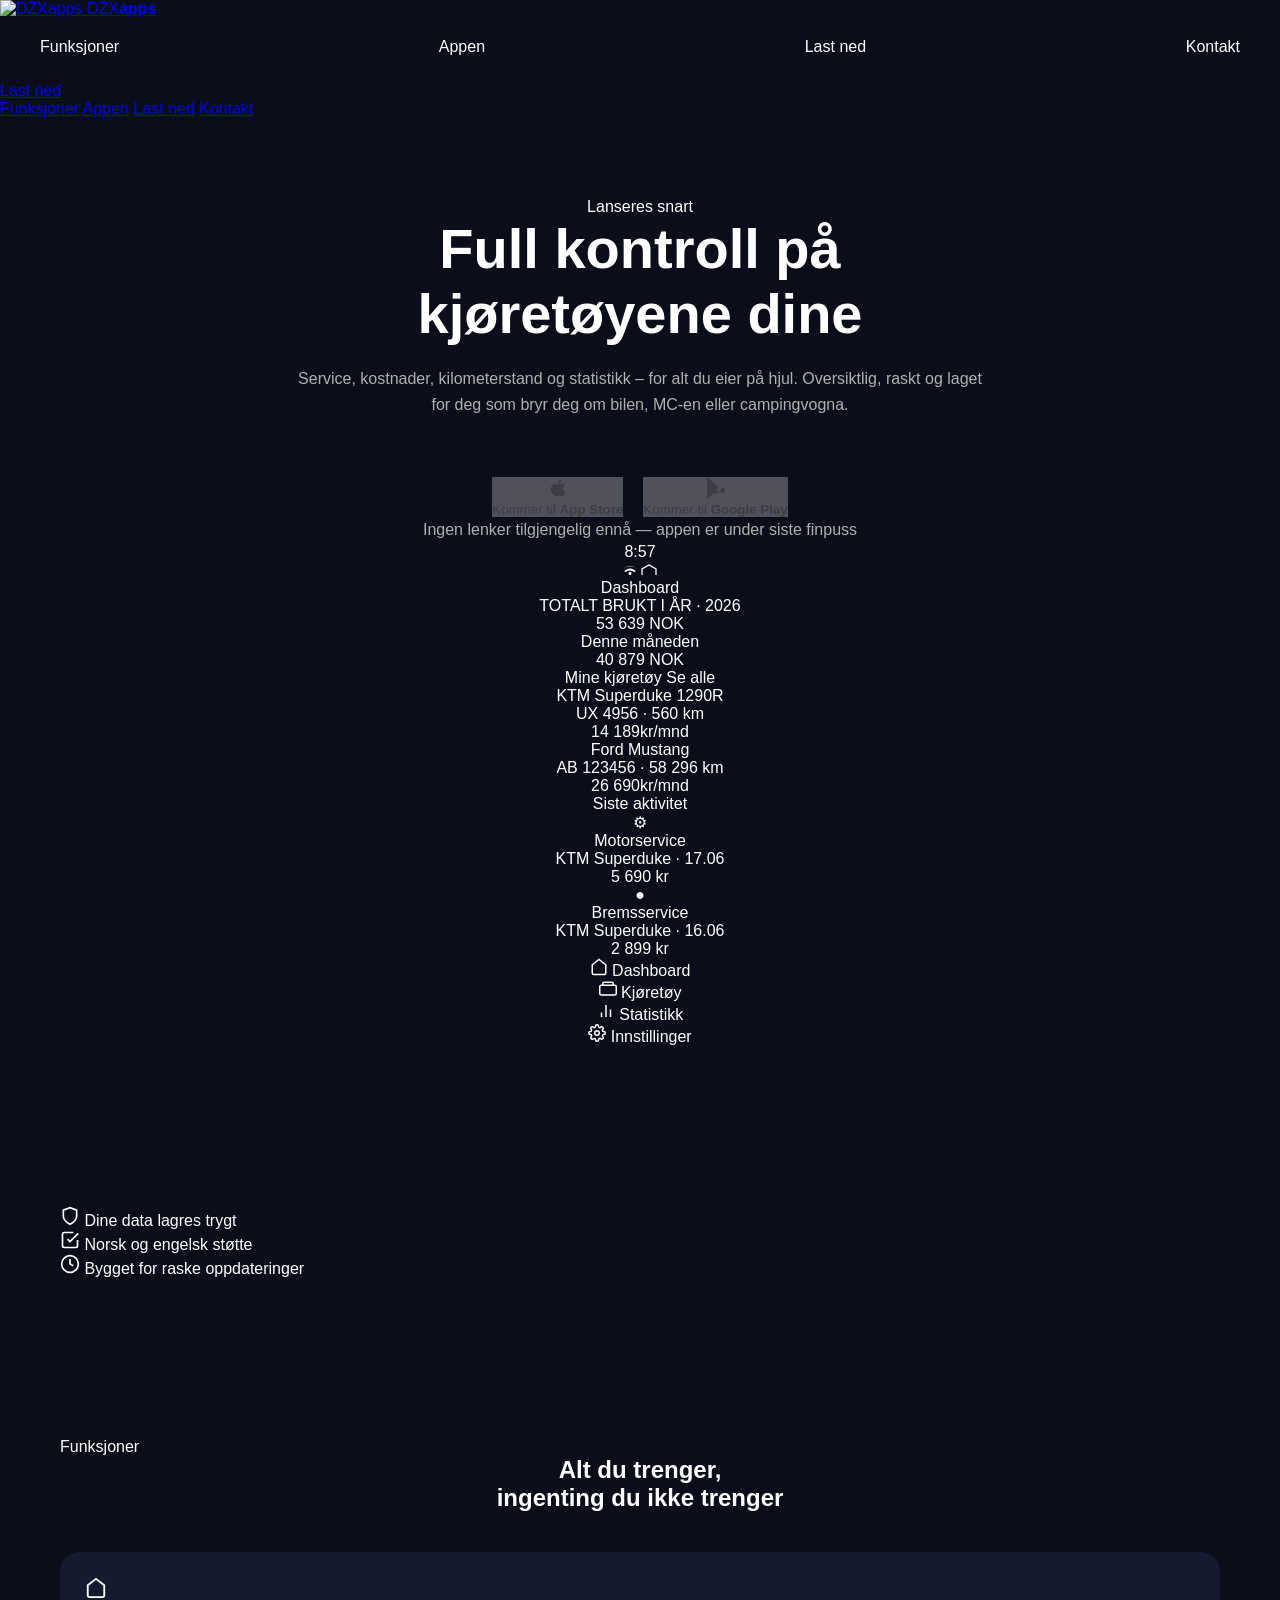
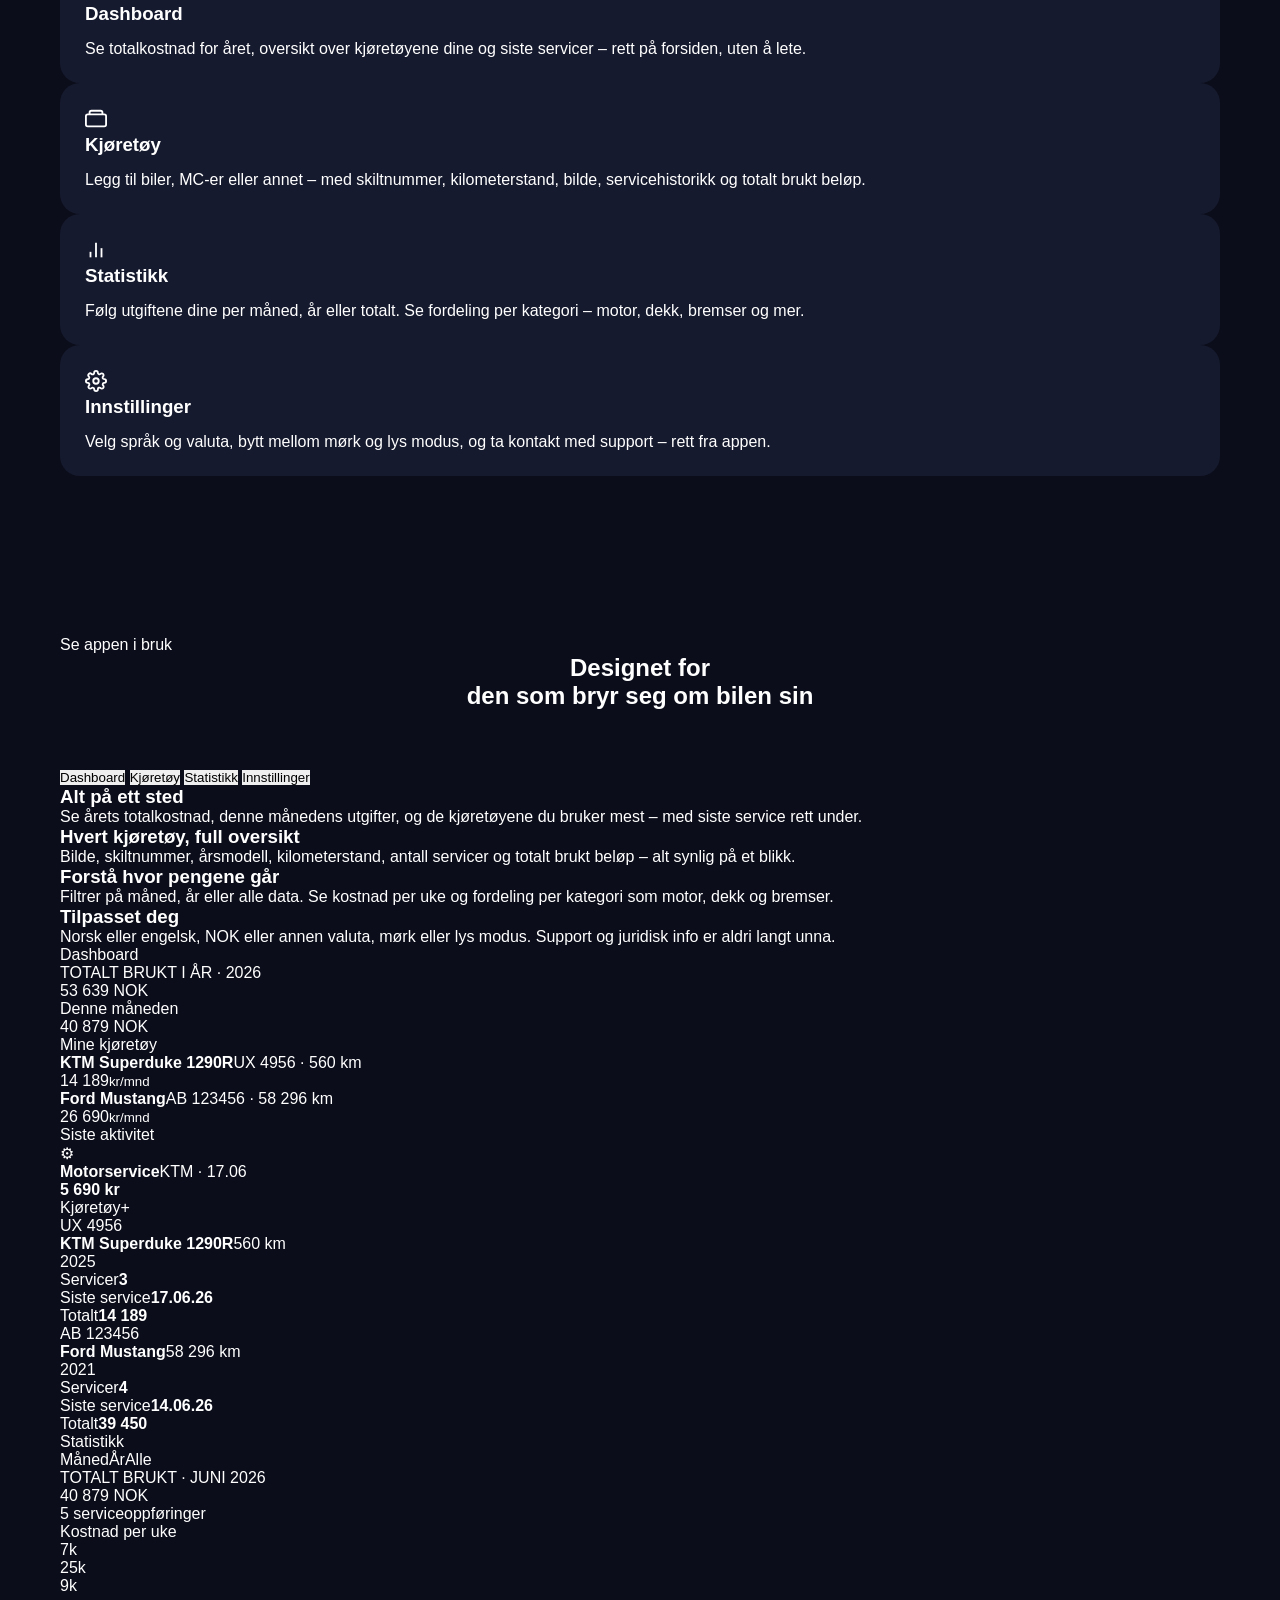
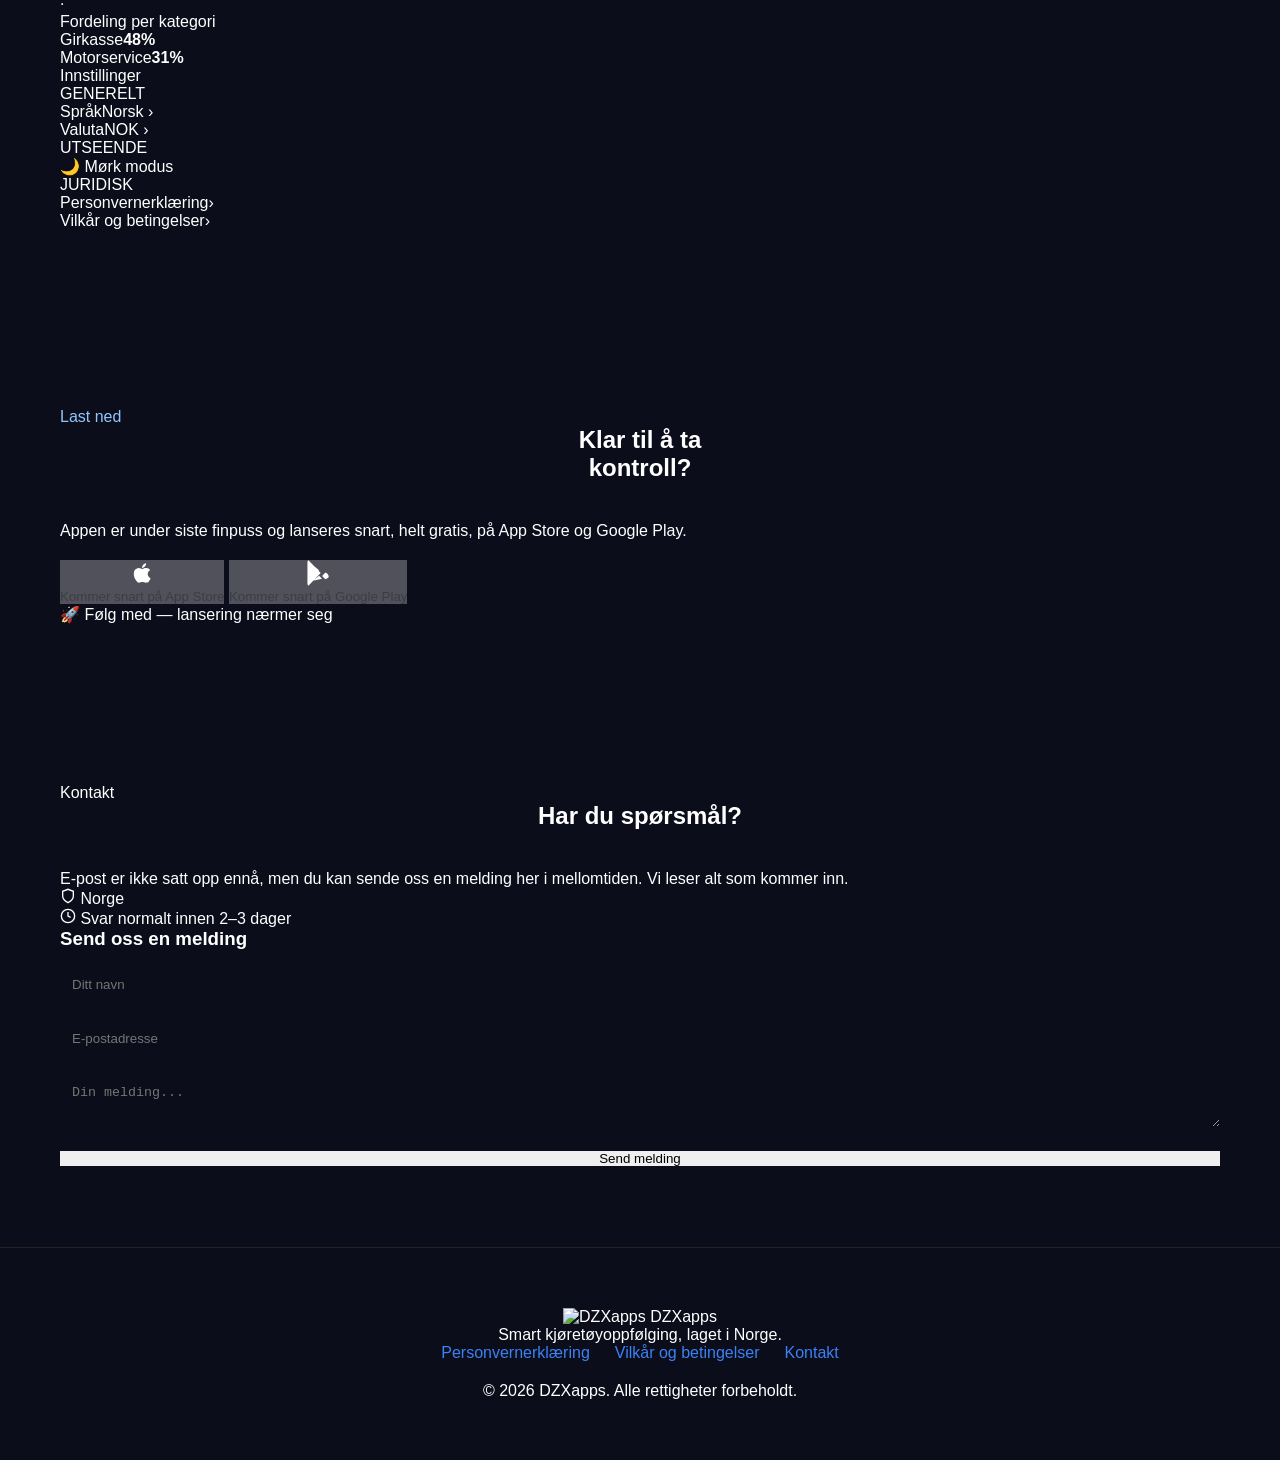
==== index.html @ fb8494ce "Update index.html" ====
<!DOCTYPE html>
<html lang="no">
<head>
  <meta charset="UTF-8" />
  <meta name="viewport" content="width=device-width, initial-scale=1.0" />
  <title>DZXapps – Kjøretøy Service & Vedlikehold</title>
  <meta name="description" content="Hold full kontroll på kjøretøyene dine. Service, kostnader og statistikk – samlet på ett sted." />
  <link rel="icon" type="image/png" href="assets/logo.png" />
  <link rel="preconnect" href="https://fonts.googleapis.com" />
  <link rel="preconnect" href="https://fonts.gstatic.com" crossorigin />
  <link href="https://fonts.googleapis.com/css2?family=Space+Grotesk:wght@500;600;700&family=Inter:wght@400;500;600;700&display=swap" rel="stylesheet" />
  <link rel="stylesheet" href="style.css" />
</head>
<body>

  <!-- NAV -->
  <header class="nav" id="nav">
    <a href="#top" class="nav-logo">
      <img src="assets/logo.png" alt="DZXapps" class="nav-logo-img" />
      <span>DZX<b>apps</b></span>
    </a>
    <nav class="nav-links">
      <a href="#features">Funksjoner</a>
      <a href="#screens">Appen</a>
      <a href="#download">Last ned</a>
      <a href="#contact">Kontakt</a>
    </nav>
    <a href="#download" class="nav-cta">Last ned</a>
    <button class="nav-burger" id="navBurger" aria-label="Meny">
      <span></span><span></span><span></span>
    </button>
  </header>

  <!-- MOBILE MENU -->
  <div class="mobile-menu" id="mobileMenu">
    <a href="#features">Funksjoner</a>
    <a href="#screens">Appen</a>
    <a href="#download">Last ned</a>
    <a href="#contact">Kontakt</a>
  </div>

  <!-- HERO -->
  <section class="hero" id="top">
    <div class="hero-bg-glow"></div>
    <div class="hero-content">
      <div class="hero-badge">
        <span class="dot"></span>
        Lanseres snart
      </div>
      <h1 class="hero-title">Full kontroll på<br/><span class="gradient-text">kjøretøyene dine</span></h1>
      <p class="hero-sub">Service, kostnader, kilometerstand og statistikk – for alt du eier på hjul. Oversiktlig, raskt og laget for deg som bryr deg om bilen, MC-en eller campingvogna.</p>
      <div class="hero-buttons">
        <button class="store-btn-hero disabled" disabled>
          <svg width="22" height="22" fill="currentColor" viewBox="0 0 24 24"><path d="M17.05 20.28c-.98.95-2.05.8-3.08.35-1.09-.46-2.09-.48-3.24 0-1.44.62-2.2.44-3.06-.35C2.79 15.25 3.51 7.7 9.05 7.42c1.42.07 2.38.74 3.2.8 1.23-.24 2.4-.93 3.72-.84 1.58.12 2.77.72 3.54 1.83-3.27 1.95-2.73 6.07.44 7.57-.65 1.62-1.52 3.23-2.9 4.5zM12.03 7.25c-.15-2.23 1.66-4.07 3.74-4.25.29 2.58-2.34 4.5-3.74 4.25z"/></svg>
          <div class="store-btn-text">
            <span>Kommer til</span>
            <strong>App Store</strong>
          </div>
        </button>
        <button class="store-btn-hero disabled" disabled>
          <svg width="22" height="22" fill="currentColor" viewBox="0 0 24 24"><path d="M3.18 23.76a2 2 0 0 1-.93-1.74V2A2 2 0 0 1 3.18.25l11.31 11.74-11.31 11.77zm12.55-6.5-2.7-2.8L7.4 19.1l8.33-1.84zM21.1 13.5a1.78 1.78 0 0 1 0 3l-2.3 1.3-2.99-3.1 2.99-3.1 2.3 1.3zM7.4 4.9l5.63 4.64-2.7 2.8L7.4 4.9z"/></svg>
          <div class="store-btn-text">
            <span>Kommer til</span>
            <strong>Google Play</strong>
          </div>
        </button>
      </div>
      <p class="hero-note">Ingen lenker tilgjengelig ennå — appen er under siste finpuss</p>
    </div>

    <div class="hero-visual">
      <div class="phone-glow"></div>
      <div class="phone-mockup">
        <div class="phone-frame">
          <div class="phone-notch"></div>
          <div class="phone-screen">
            <div class="app-preview">
              <div class="app-statusbar">
                <span>8:57</span>
                <div class="app-statusbar-icons">
                  <svg width="14" height="11" viewBox="0 0 14 11" fill="none"><path d="M7 11C7.8 11 8.5 10.3 8.5 9.5C8.5 8.7 7.8 8 7 8C6.2 8 5.5 8.7 5.5 9.5C5.5 10.3 6.2 11 7 11Z" fill="white"/><path d="M7 6.5C8.7 6.5 10.2 7.2 11.3 8.3L12.7 6.9C11.2 5.4 9.2 4.5 7 4.5C4.8 4.5 2.8 5.4 1.3 6.9L2.7 8.3C3.8 7.2 5.3 6.5 7 6.5Z" fill="white"/><path d="M7 2.5C9.8 2.5 12.4 3.6 14.2 5.5L12.8 4.1C11.3 2.6 9.3 1.7 7 1.7C4.7 1.7 2.7 2.6 1.2 4.1L0 5.5C1.6 3.6 4.2 2.5 7 2.5Z" fill="white" opacity="0.5"/></svg>
                  <svg width="16" height="11" viewBox="0 0 16 11" fill="none"><path d="M1 11V5L8 1L15 5V11" stroke="white" stroke-width="1.3" fill="none"/></svg>
                </div>
              </div>
              <div class="app-header-row">Dashboard</div>
              <div class="app-card-main">
                <div class="app-card-glow"></div>
                <div class="app-label">TOTALT BRUKT I ÅR · 2026</div>
                <div class="app-amount">53 639 NOK</div>
                <div class="app-sub-label">Denne måneden</div>
                <div class="app-sub-amount">40 879 NOK</div>
              </div>
              <div class="app-section-title-row">
                <span>Mine kjøretøy</span>
                <span class="app-see-all">Se alle</span>
              </div>
              <div class="app-vehicle-card">
                <div class="app-vehicle-thumb moto"></div>
                <div class="app-vehicle-info">
                  <div class="app-vehicle-name">KTM Superduke 1290R</div>
                  <div class="app-vehicle-sub">UX 4956 · 560 km</div>
                </div>
                <div class="app-vehicle-cost">14 189<span>kr/mnd</span></div>
              </div>
              <div class="app-vehicle-card">
                <div class="app-vehicle-thumb car"></div>
                <div class="app-vehicle-info">
                  <div class="app-vehicle-name">Ford Mustang</div>
                  <div class="app-vehicle-sub">AB 123456 · 58 296 km</div>
                </div>
                <div class="app-vehicle-cost">26 690<span>kr/mnd</span></div>
              </div>
              <div class="app-section-title-row"><span>Siste aktivitet</span></div>
              <div class="app-activity">
                <span class="app-activity-dot blue">⚙</span>
                <div class="app-activity-mid">
                  <div class="app-activity-name">Motorservice</div>
                  <div class="app-activity-meta">KTM Superduke · 17.06</div>
                </div>
                <div class="app-activity-cost">5 690 kr</div>
              </div>
              <div class="app-activity">
                <span class="app-activity-dot blue">●</span>
                <div class="app-activity-mid">
                  <div class="app-activity-name">Bremsservice</div>
                  <div class="app-activity-meta">KTM Superduke · 16.06</div>
                </div>
                <div class="app-activity-cost">2 899 kr</div>
              </div>
              <div class="app-tabbar">
                <div class="app-tab active">
                  <svg width="18" height="18" viewBox="0 0 24 24" fill="none" stroke="currentColor" stroke-width="2"><path d="M3 9l9-7 9 7v11a2 2 0 0 1-2 2H5a2 2 0 0 1-2-2z"/></svg>
                  <span>Dashboard</span>
                </div>
                <div class="app-tab">
                  <svg width="18" height="18" viewBox="0 0 24 24" fill="none" stroke="currentColor" stroke-width="2"><rect x="1" y="7" width="22" height="13" rx="2"/><path d="M5 7V5a2 2 0 0 1 2-2h10a2 2 0 0 1 2 2v2"/></svg>
                  <span>Kjøretøy</span>
                </div>
                <div class="app-tab">
                  <svg width="18" height="18" viewBox="0 0 24 24" fill="none" stroke="currentColor" stroke-width="2"><line x1="18" y1="20" x2="18" y2="10"/><line x1="12" y1="20" x2="12" y2="4"/><line x1="6" y1="20" x2="6" y2="14"/></svg>
                  <span>Statistikk</span>
                </div>
                <div class="app-tab">
                  <svg width="18" height="18" viewBox="0 0 24 24" fill="none" stroke="currentColor" stroke-width="2"><circle cx="12" cy="12" r="3"/><path d="M19.4 15a1.65 1.65 0 0 0 .33 1.82l.06.06a2 2 0 1 1-2.83 2.83l-.06-.06a1.65 1.65 0 0 0-1.82-.33 1.65 1.65 0 0 0-1 1.51V21a2 2 0 1 1-4 0v-.09A1.65 1.65 0 0 0 9 19.4a1.65 1.65 0 0 0-1.82.33l-.06.06a2 2 0 1 1-2.83-2.83l.06-.06a1.65 1.65 0 0 0 .33-1.82 1.65 1.65 0 0 0-1.51-1H3a2 2 0 1 1 0-4h.09A1.65 1.65 0 0 0 4.6 9a1.65 1.65 0 0 0-.33-1.82l-.06-.06a2 2 0 1 1 2.83-2.83l.06.06a1.65 1.65 0 0 0 1.82.33H9a1.65 1.65 0 0 0 1-1.51V3a2 2 0 1 1 4 0v.09a1.65 1.65 0 0 0 1 1.51 1.65 1.65 0 0 0 1.82-.33l.06-.06a2 2 0 1 1 2.83 2.83l-.06.06a1.65 1.65 0 0 0-.33 1.82V9a1.65 1.65 0 0 0 1.51 1H21a2 2 0 1 1 0 4h-.09a1.65 1.65 0 0 0-1.51 1z"/></svg>
                  <span>Innstillinger</span>
                </div>
              </div>
            </div>
          </div>
        </div>
      </div>
    </div>
  </section>

  <!-- TRUST STRIP -->
  <section class="trust-strip">
    <div class="container trust-inner">
      <div class="trust-item">
        <svg width="20" height="20" viewBox="0 0 24 24" fill="none" stroke="currentColor" stroke-width="2"><path d="M12 22s8-4 8-10V5l-8-3-8 3v7c0 6 8 10 8 10z"/></svg>
        Dine data lagres trygt
      </div>
      <div class="trust-item">
        <svg width="20" height="20" viewBox="0 0 24 24" fill="none" stroke="currentColor" stroke-width="2"><path d="M9 11l3 3L22 4"/><path d="M21 12v7a2 2 0 0 1-2 2H5a2 2 0 0 1-2-2V5a2 2 0 0 1 2-2h11"/></svg>
        Norsk og engelsk støtte
      </div>
      <div class="trust-item">
        <svg width="20" height="20" viewBox="0 0 24 24" fill="none" stroke="currentColor" stroke-width="2"><circle cx="12" cy="12" r="10"/><path d="M12 6v6l4 2"/></svg>
        Bygget for raske oppdateringer
      </div>
    </div>
  </section>

  <!-- FEATURES -->
  <section class="features" id="features">
    <div class="container">
      <div class="section-eyebrow">Funksjoner</div>
      <h2 class="section-title">Alt du trenger,<br/>ingenting du ikke trenger</h2>
      <div class="features-grid">

        <div class="feature-card reveal">
          <div class="feature-icon">
            <svg width="22" height="22" fill="none" stroke="currentColor" stroke-width="2" viewBox="0 0 24 24"><path d="M3 9l9-7 9 7v11a2 2 0 0 1-2 2H5a2 2 0 0 1-2-2z"/></svg>
          </div>
          <h3>Dashboard</h3>
          <p>Se totalkostnad for året, oversikt over kjøretøyene dine og siste servicer – rett på forsiden, uten å lete.</p>
        </div>

        <div class="feature-card reveal">
          <div class="feature-icon">
            <svg width="22" height="22" fill="none" stroke="currentColor" stroke-width="2" viewBox="0 0 24 24"><rect x="1" y="7" width="22" height="13" rx="2"/><path d="M5 7V5a2 2 0 0 1 2-2h10a2 2 0 0 1 2 2v2"/></svg>
          </div>
          <h3>Kjøretøy</h3>
          <p>Legg til biler, MC-er eller annet – med skiltnummer, kilometerstand, bilde, servicehistorikk og totalt brukt beløp.</p>
        </div>

        <div class="feature-card reveal">
          <div class="feature-icon">
            <svg width="22" height="22" fill="none" stroke="currentColor" stroke-width="2" viewBox="0 0 24 24"><line x1="18" y1="20" x2="18" y2="10"/><line x1="12" y1="20" x2="12" y2="4"/><line x1="6" y1="20" x2="6" y2="14"/></svg>
          </div>
          <h3>Statistikk</h3>
          <p>Følg utgiftene dine per måned, år eller totalt. Se fordeling per kategori – motor, dekk, bremser og mer.</p>
        </div>

        <div class="feature-card reveal">
          <div class="feature-icon">
            <svg width="22" height="22" fill="none" stroke="currentColor" stroke-width="2" viewBox="0 0 24 24"><circle cx="12" cy="12" r="3"/><path d="M19.4 15a1.65 1.65 0 0 0 .33 1.82l.06.06a2 2 0 1 1-2.83 2.83l-.06-.06a1.65 1.65 0 0 0-1.82-.33 1.65 1.65 0 0 0-1 1.51V21a2 2 0 1 1-4 0v-.09A1.65 1.65 0 0 0 9 19.4a1.65 1.65 0 0 0-1.82.33l-.06.06a2 2 0 1 1-2.83-2.83l.06-.06a1.65 1.65 0 0 0 .33-1.82 1.65 1.65 0 0 0-1.51-1H3a2 2 0 1 1 0-4h.09A1.65 1.65 0 0 0 4.6 9a1.65 1.65 0 0 0-.33-1.82l-.06-.06a2 2 0 1 1 2.83-2.83l.06.06a1.65 1.65 0 0 0 1.82.33H9a1.65 1.65 0 0 0 1-1.51V3a2 2 0 1 1 4 0v.09a1.65 1.65 0 0 0 1 1.51 1.65 1.65 0 0 0 1.82-.33l.06-.06a2 2 0 1 1 2.83 2.83l-.06.06a1.65 1.65 0 0 0-.33 1.82V9a1.65 1.65 0 0 0 1.51 1H21a2 2 0 1 1 0 4h-.09a1.65 1.65 0 0 0-1.51 1z"/></svg>
          </div>
          <h3>Innstillinger</h3>
          <p>Velg språk og valuta, bytt mellom mørk og lys modus, og ta kontakt med support – rett fra appen.</p>
        </div>

      </div>
    </div>
  </section>

  <!-- SCREENS SHOWCASE -->
  <section class="screens" id="screens">
    <div class="container">
      <div class="section-eyebrow">Se appen i bruk</div>
      <h2 class="section-title">Designet for<br/>den som bryr seg om bilen sin</h2>

      <div class="screens-tabs">
        <button class="screen-tab active" data-screen="dashboard">Dashboard</button>
        <button class="screen-tab" data-screen="vehicles">Kjøretøy</button>
        <button class="screen-tab" data-screen="stats">Statistikk</button>
        <button class="screen-tab" data-screen="settings">Innstillinger</button>
      </div>

      <div class="screens-display">
        <div class="screen-text-block">
          <div class="screen-text active" data-screen="dashboard">
            <h3>Alt på ett sted</h3>
            <p>Se årets totalkostnad, denne månedens utgifter, og de kjøretøyene du bruker mest – med siste service rett under.</p>
          </div>
          <div class="screen-text" data-screen="vehicles">
            <h3>Hvert kjøretøy, full oversikt</h3>
            <p>Bilde, skiltnummer, årsmodell, kilometerstand, antall servicer og totalt brukt beløp – alt synlig på et blikk.</p>
          </div>
          <div class="screen-text" data-screen="stats">
            <h3>Forstå hvor pengene går</h3>
            <p>Filtrer på måned, år eller alle data. Se kostnad per uke og fordeling per kategori som motor, dekk og bremser.</p>
          </div>
          <div class="screen-text" data-screen="settings">
            <h3>Tilpasset deg</h3>
            <p>Norsk eller engelsk, NOK eller annen valuta, mørk eller lys modus. Support og juridisk info er aldri langt unna.</p>
          </div>
        </div>

        <div class="screen-phone-wrap">
          <!-- Dashboard screen -->
          <div class="screen-phone active" data-screen="dashboard">
            <div class="sp-frame">
              <div class="sp-notch"></div>
              <div class="sp-content">
                <div class="sp-title">Dashboard</div>
                <div class="sp-stat-card">
                  <div class="sp-stat-label">TOTALT BRUKT I ÅR · 2026</div>
                  <div class="sp-stat-value">53 639 NOK</div>
                  <div class="sp-stat-sub">Denne måneden</div>
                  <div class="sp-stat-sub-val">40 879 NOK</div>
                </div>
                <div class="sp-row-title">Mine kjøretøy</div>
                <div class="sp-vcard"><div class="sp-thumb moto"></div><div class="sp-vinfo"><b>KTM Superduke 1290R</b><span>UX 4956 · 560 km</span></div><div class="sp-vcost">14 189<small>kr/mnd</small></div></div>
                <div class="sp-vcard"><div class="sp-thumb car"></div><div class="sp-vinfo"><b>Ford Mustang</b><span>AB 123456 · 58 296 km</span></div><div class="sp-vcost">26 690<small>kr/mnd</small></div></div>
                <div class="sp-row-title">Siste aktivitet</div>
                <div class="sp-act"><span class="sp-act-dot">⚙</span><div class="sp-act-info"><b>Motorservice</b><span>KTM · 17.06</span></div><b class="sp-act-cost">5 690 kr</b></div>
              </div>
            </div>
          </div>

          <!-- Vehicles screen -->
          <div class="screen-phone" data-screen="vehicles">
            <div class="sp-frame">
              <div class="sp-notch"></div>
              <div class="sp-content">
                <div class="sp-title-row"><span class="sp-title">Kjøretøy</span><span class="sp-add">+</span></div>
                <div class="sp-vehicle-full">
                  <div class="sp-vfull-img moto"><span class="sp-tag">UX 4956</span></div>
                  <div class="sp-vfull-body">
                    <div class="sp-vfull-top"><b>KTM Superduke 1290R</b><span>560 km</span></div>
                    <div class="sp-vfull-year">2025</div>
                    <div class="sp-vfull-stats">
                      <div><span>Servicer</span><b>3</b></div>
                      <div><span>Siste service</span><b>17.06.26</b></div>
                      <div><span>Totalt</span><b class="blue">14 189</b></div>
                    </div>
                  </div>
                </div>
                <div class="sp-vehicle-full">
                  <div class="sp-vfull-img car"><span class="sp-tag">AB 123456</span></div>
                  <div class="sp-vfull-body">
                    <div class="sp-vfull-top"><b>Ford Mustang</b><span>58 296 km</span></div>
                    <div class="sp-vfull-year">2021</div>
                    <div class="sp-vfull-stats">
                      <div><span>Servicer</span><b>4</b></div>
                      <div><span>Siste service</span><b>14.06.26</b></div>
                      <div><span>Totalt</span><b class="blue">39 450</b></div>
                    </div>
                  </div>
                </div>
              </div>
            </div>
          </div>

          <!-- Stats screen -->
          <div class="screen-phone" data-screen="stats">
            <div class="sp-frame">
              <div class="sp-notch"></div>
              <div class="sp-content">
                <div class="sp-title">Statistikk</div>
                <div class="sp-pills">
                  <span class="sp-pill active">Måned</span><span class="sp-pill">År</span><span class="sp-pill">Alle</span>
                </div>
                <div class="sp-stat-card sm">
                  <div class="sp-stat-label">TOTALT BRUKT · JUNI 2026</div>
                  <div class="sp-stat-value">40 879 NOK</div>
                  <div class="sp-stat-sub">5 serviceoppføringer</div>
                </div>
                <div class="sp-row-title">Kostnad per uke</div>
                <div class="sp-bars">
                  <div class="sp-bar" style="height:18%"><span>7k</span></div>
                  <div class="sp-bar tall" style="height:60%"><span>25k</span></div>
                  <div class="sp-bar active" style="height:24%"><span>9k</span></div>
                  <div class="sp-bar" style="height:6%"><span>·</span></div>
                </div>
                <div class="sp-row-title">Fordeling per kategori</div>
                <div class="sp-cat-bar">
                  <span style="width:48%;background:#F87171"></span>
                  <span style="width:31%;background:#A78BFA"></span>
                  <span style="width:14%;background:#34D399"></span>
                  <span style="width:7%;background:#FBBF24"></span>
                </div>
                <div class="sp-cat-list">
                  <div><i style="background:#F87171"></i>Girkasse<b>48%</b></div>
                  <div><i style="background:#A78BFA"></i>Motorservice<b>31%</b></div>
                </div>
              </div>
            </div>
          </div>

          <!-- Settings screen -->
          <div class="screen-phone" data-screen="settings">
            <div class="sp-frame">
              <div class="sp-notch"></div>
              <div class="sp-content">
                <div class="sp-title">Innstillinger</div>
                <div class="sp-setting-label">GENERELT</div>
                <div class="sp-setting-group">
                  <div class="sp-setting-row"><span>Språk</span><span class="sp-setting-val">Norsk ›</span></div>
                  <div class="sp-setting-row"><span>Valuta</span><span class="sp-setting-val">NOK ›</span></div>
                </div>
                <div class="sp-setting-label">UTSEENDE</div>
                <div class="sp-setting-group">
                  <div class="sp-setting-row"><span>🌙 Mørk modus</span><div class="sp-toggle on"></div></div>
                </div>
                <div class="sp-setting-label">JURIDISK</div>
                <div class="sp-setting-group">
                  <div class="sp-setting-row"><span>Personvernerklæring</span><span class="sp-setting-val">›</span></div>
                  <div class="sp-setting-row"><span>Vilkår og betingelser</span><span class="sp-setting-val">›</span></div>
                </div>
              </div>
            </div>
          </div>
        </div>
      </div>
    </div>
  </section>

  <!-- DOWNLOAD -->
  <section class="download" id="download">
    <div class="container">
      <div class="download-card">
        <div class="download-glow"></div>
        <img src="assets/logo.png" alt="" class="download-logo-bg" />
        <div class="download-content">
          <div class="section-eyebrow" style="color:#93C5FD;">Last ned</div>
          <h2 class="section-title" style="color:#fff;">Klar til å ta<br/>kontroll?</h2>
          <p class="download-sub">Appen er under siste finpuss og lanseres snart, helt gratis, på App Store og Google Play.</p>
          <div class="download-buttons">
            <button class="store-btn disabled" disabled aria-label="App Store – kommer snart">
              <div class="store-btn-icon">
                <svg width="26" height="26" fill="white" viewBox="0 0 24 24"><path d="M17.05 20.28c-.98.95-2.05.8-3.08.35-1.09-.46-2.09-.48-3.24 0-1.44.62-2.2.44-3.06-.35C2.79 15.25 3.51 7.7 9.05 7.42c1.42.07 2.38.74 3.2.8 1.23-.24 2.4-.93 3.72-.84 1.58.12 2.77.72 3.54 1.83-3.27 1.95-2.73 6.07.44 7.57-.65 1.62-1.52 3.23-2.9 4.5zM12.03 7.25c-.15-2.23 1.66-4.07 3.74-4.25.29 2.58-2.34 4.5-3.74 4.25z"/></svg>
              </div>
              <div class="store-btn-text">
                <span class="store-btn-small">Kommer snart på</span>
                <span class="store-btn-big">App Store</span>
              </div>
            </button>
            <button class="store-btn disabled" disabled aria-label="Google Play – kommer snart">
              <div class="store-btn-icon">
                <svg width="26" height="26" fill="white" viewBox="0 0 24 24"><path d="M3.18 23.76a2 2 0 0 1-.93-1.74V2A2 2 0 0 1 3.18.25l11.31 11.74-11.31 11.77zm12.55-6.5-2.7-2.8L7.4 19.1l8.33-1.84zM21.1 13.5a1.78 1.78 0 0 1 0 3l-2.3 1.3-2.99-3.1 2.99-3.1 2.3 1.3zM7.4 4.9l5.63 4.64-2.7 2.8L7.4 4.9z"/></svg>
              </div>
              <div class="store-btn-text">
                <span class="store-btn-small">Kommer snart på</span>
                <span class="store-btn-big">Google Play</span>
              </div>
            </button>
          </div>
          <p class="coming-soon-badge">🚀 Følg med — lansering nærmer seg</p>
        </div>
      </div>
    </div>
  </section>

  <!-- CONTACT -->
  <section class="contact" id="contact">
    <div class="container contact-inner">
      <div>
        <div class="section-eyebrow">Kontakt</div>
        <h2 class="section-title-sm">Har du spørsmål?</h2>
        <p class="contact-text">E-post er ikke satt opp ennå, men du kan sende oss en melding her i mellomtiden. Vi leser alt som kommer inn.</p>
        <div class="contact-meta">
          <div class="contact-meta-item">
            <svg width="16" height="16" viewBox="0 0 24 24" fill="none" stroke="currentColor" stroke-width="2"><path d="M12 22s8-4 8-10V5l-8-3-8 3v7c0 6 8 10 8 10z"/></svg>
            Norge
          </div>
          <div class="contact-meta-item">
            <svg width="16" height="16" viewBox="0 0 24 24" fill="none" stroke="currentColor" stroke-width="2"><circle cx="12" cy="12" r="10"/><path d="M12 6v6l4 2"/></svg>
            Svar normalt innen 2–3 dager
          </div>
        </div>
      </div>
      <form class="contact-card" id="contactForm">
        <h3>Send oss en melding</h3>
        <input type="text" placeholder="Ditt navn" class="contact-input" required />
        <input type="email" placeholder="E-postadresse" class="contact-input" required />
        <textarea placeholder="Din melding..." class="contact-input contact-textarea" required></textarea>
        <button type="submit" class="btn-primary" style="width:100%;justify-content:center;">Send melding</button>
        <p class="contact-form-note" id="contactNote"></p>
      </form>
    </div>
  </section>

  <!-- FOOTER -->
  <footer class="footer">
    <div class="container footer-inner">
      <div class="footer-brand">
        <div class="footer-logo">
          <img src="assets/logo.png" alt="DZXapps" class="footer-logo-img" />
          DZX<span>apps</span>
        </div>
        <p class="footer-tagline">Smart kjøretøyoppfølging, laget i Norge.</p>
      </div>
      <div class="footer-links">
        <a href="privacy.html">Personvernerklæring</a>
        <a href="terms.html">Vilkår og betingelser</a>
        <a href="#contact">Kontakt</a>
      </div>
      <p class="footer-copy">© 2026 DZXapps. Alle rettigheter forbeholdt.</p>
    </div>
  </footer>

  <script src="script.js"></script>
</body>
</html>
---- style.css ----
*{
    margin:0;
    padding:0;
    box-sizing:border-box;
}

body{
    background:#0B0D1A;
    color:white;
    font-family:Segoe UI,sans-serif;
}

nav{
    display:flex;
    justify-content:space-between;
    align-items:center;
    padding:20px 40px;
}

.logo{
    display:flex;
    align-items:center;
    gap:10px;
    font-size:24px;
    font-weight:700;
}

.logo img{
    width:40px;
}

.nav-links{
    display:flex;
    gap:20px;
}

.nav-links a{
    color:white;
    text-decoration:none;
}

.hero{
    text-align:center;
    max-width:900px;
    margin:auto;
    padding:80px 20px;
}

.hero-logo{
    width:120px;
    margin-bottom:20px;
}

.hero h1{
    font-size:56px;
    margin-bottom:20px;
}

.hero p{
    color:#b0b0b0;
    line-height:1.6;
    max-width:700px;
    margin:auto;
}

.hero-buttons{
    margin-top:40px;
    display:flex;
    justify-content:center;
    gap:20px;
    flex-wrap:wrap;
}

.btn{
    padding:14px 28px;
    border-radius:12px;
    text-decoration:none;
    font-weight:600;
}

.primary{
    background:#3B82F6;
    color:white;
}

.secondary{
    background:#161A2E;
    color:white;
}

.badges{
    margin-top:40px;
    display:flex;
    justify-content:center;
    gap:10px;
    flex-wrap:wrap;
}

.badges span{
    background:#161A2E;
    padding:10px 16px;
    border-radius:20px;
}

section{
    padding:80px 20px;
    max-width:1200px;
    margin:auto;
}

section h2{
    text-align:center;
    margin-bottom:40px;
}

.screenshots{
    display:flex;
    gap:20px;
    overflow-x:auto;
}

.screenshots img{
    width:250px;
    border-radius:20px;
    background:#161A2E;
    padding:8px;
}

.feature-grid{
    display:grid;
    grid-template-columns:repeat(auto-fit,minmax(250px,1fr));
    gap:20px;
}

.feature-card{
    background:#161A2E;
    padding:25px;
    border-radius:20px;
}

.feature-card h3{
    margin-bottom:15px;
}

footer{
    text-align:center;
    padding:60px 20px;
    border-top:1px solid #222;
}

.footer-links{
    display:flex;
    justify-content:center;
    gap:25px;
    margin-bottom:20px;
}

.footer-links a{
    color:#3B82F6;
    text-decoration:none;
}

.modal{
    display:none;
    position:fixed;
    inset:0;
    background:rgba(0,0,0,.8);
}

.modal-content{
    background:#161A2E;
    max-width:500px;
    margin:80px auto;
    padding:30px;
    border-radius:20px;
}

.close{
    float:right;
    cursor:pointer;
    font-size:28px;
}

input,textarea{
    width:100%;
    margin-top:15px;
    padding:12px;
    border:none;
    border-radius:10px;
    background:#0B0D1A;
    color:white;
}

button{
    border:none;
    cursor:pointer;
    margin-top:20px;
}

@media(max-width:768px){

    nav{
        flex-direction:column;
        gap:20px;
    }

    .hero h1{
        font-size:40px;
    }
}
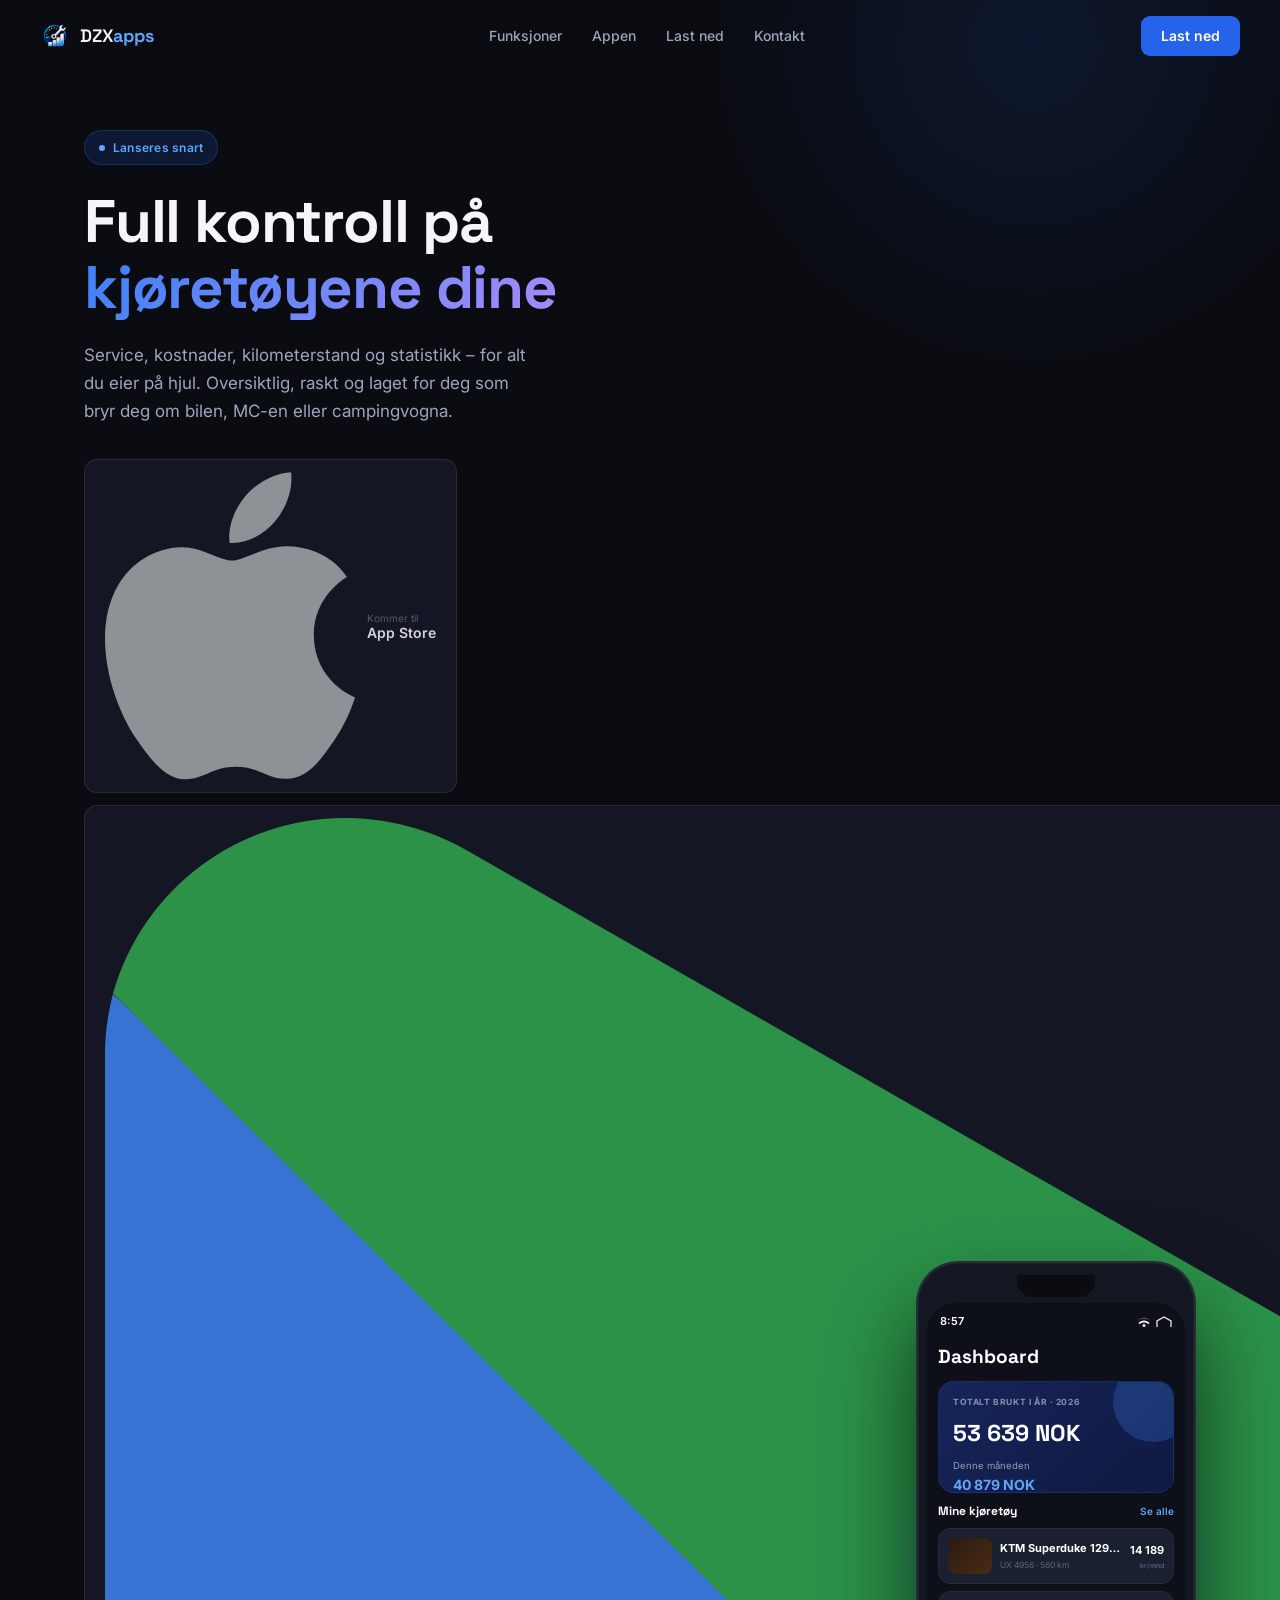
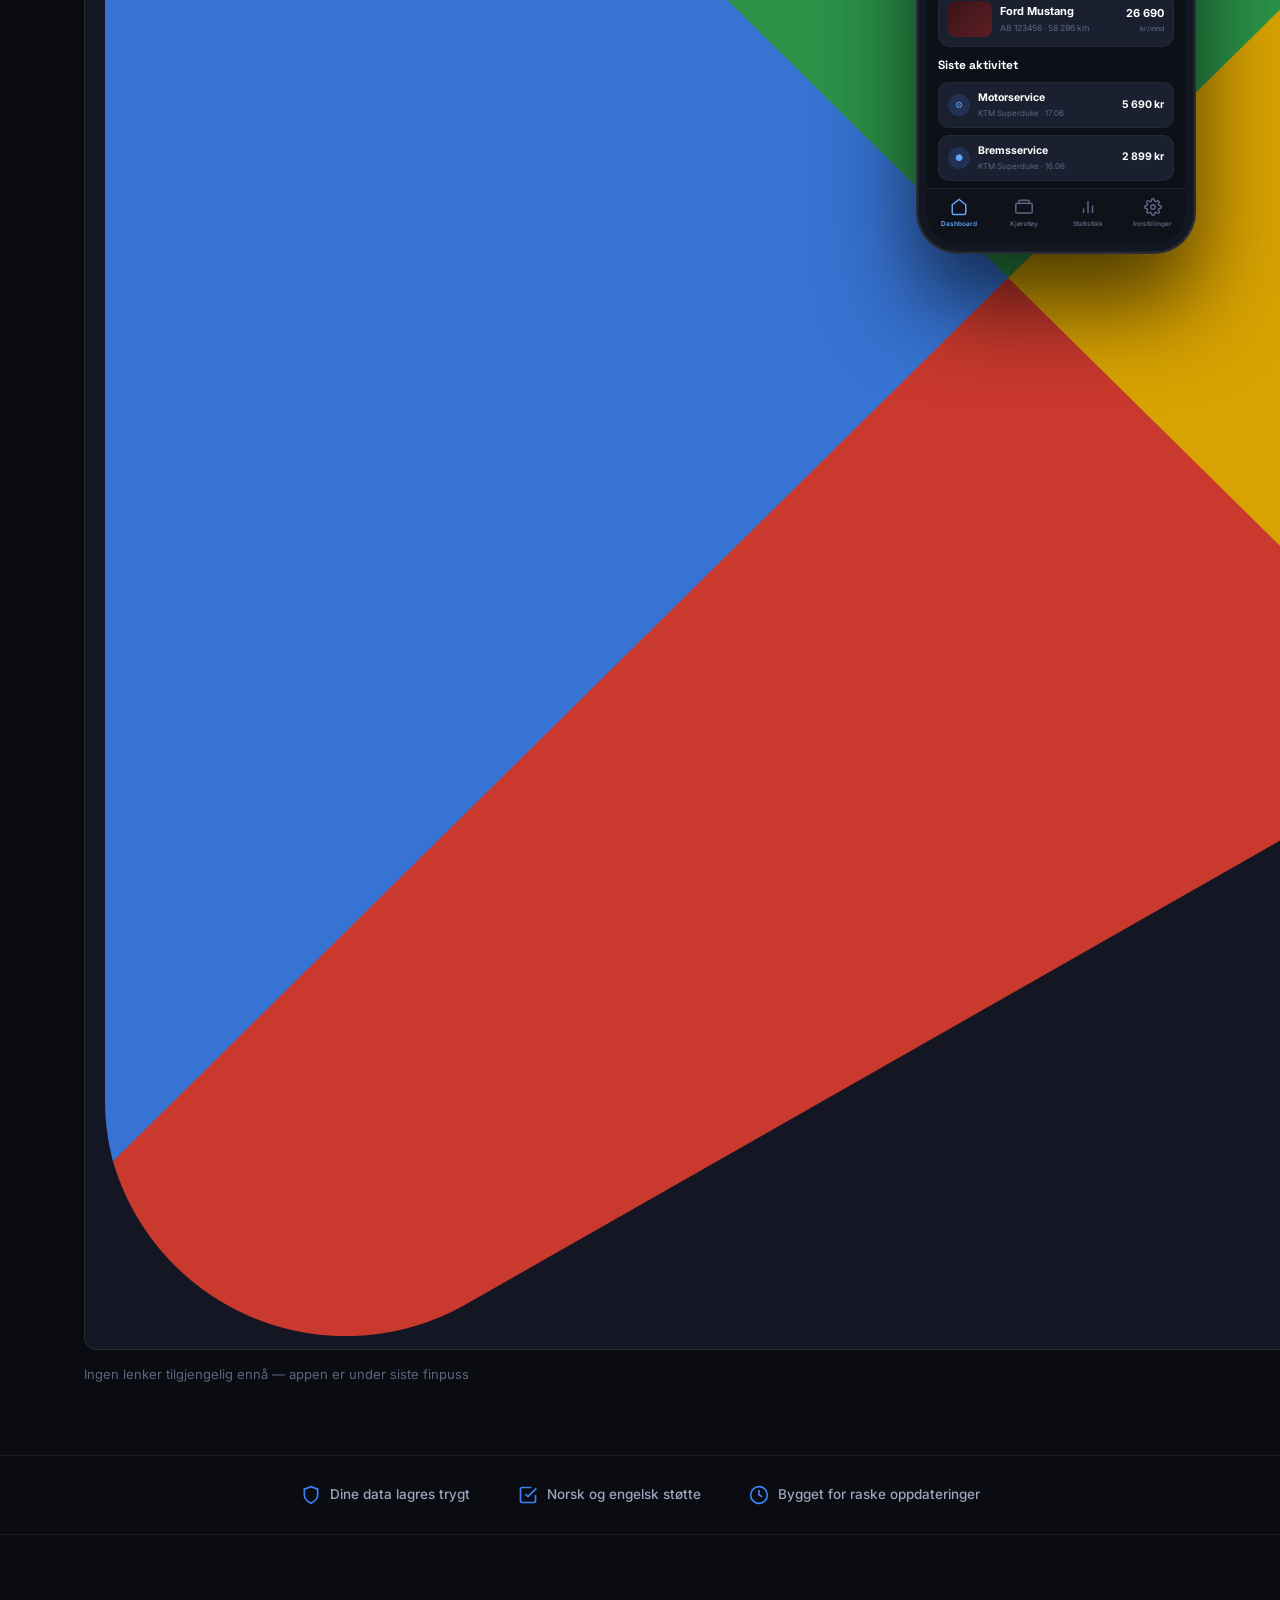
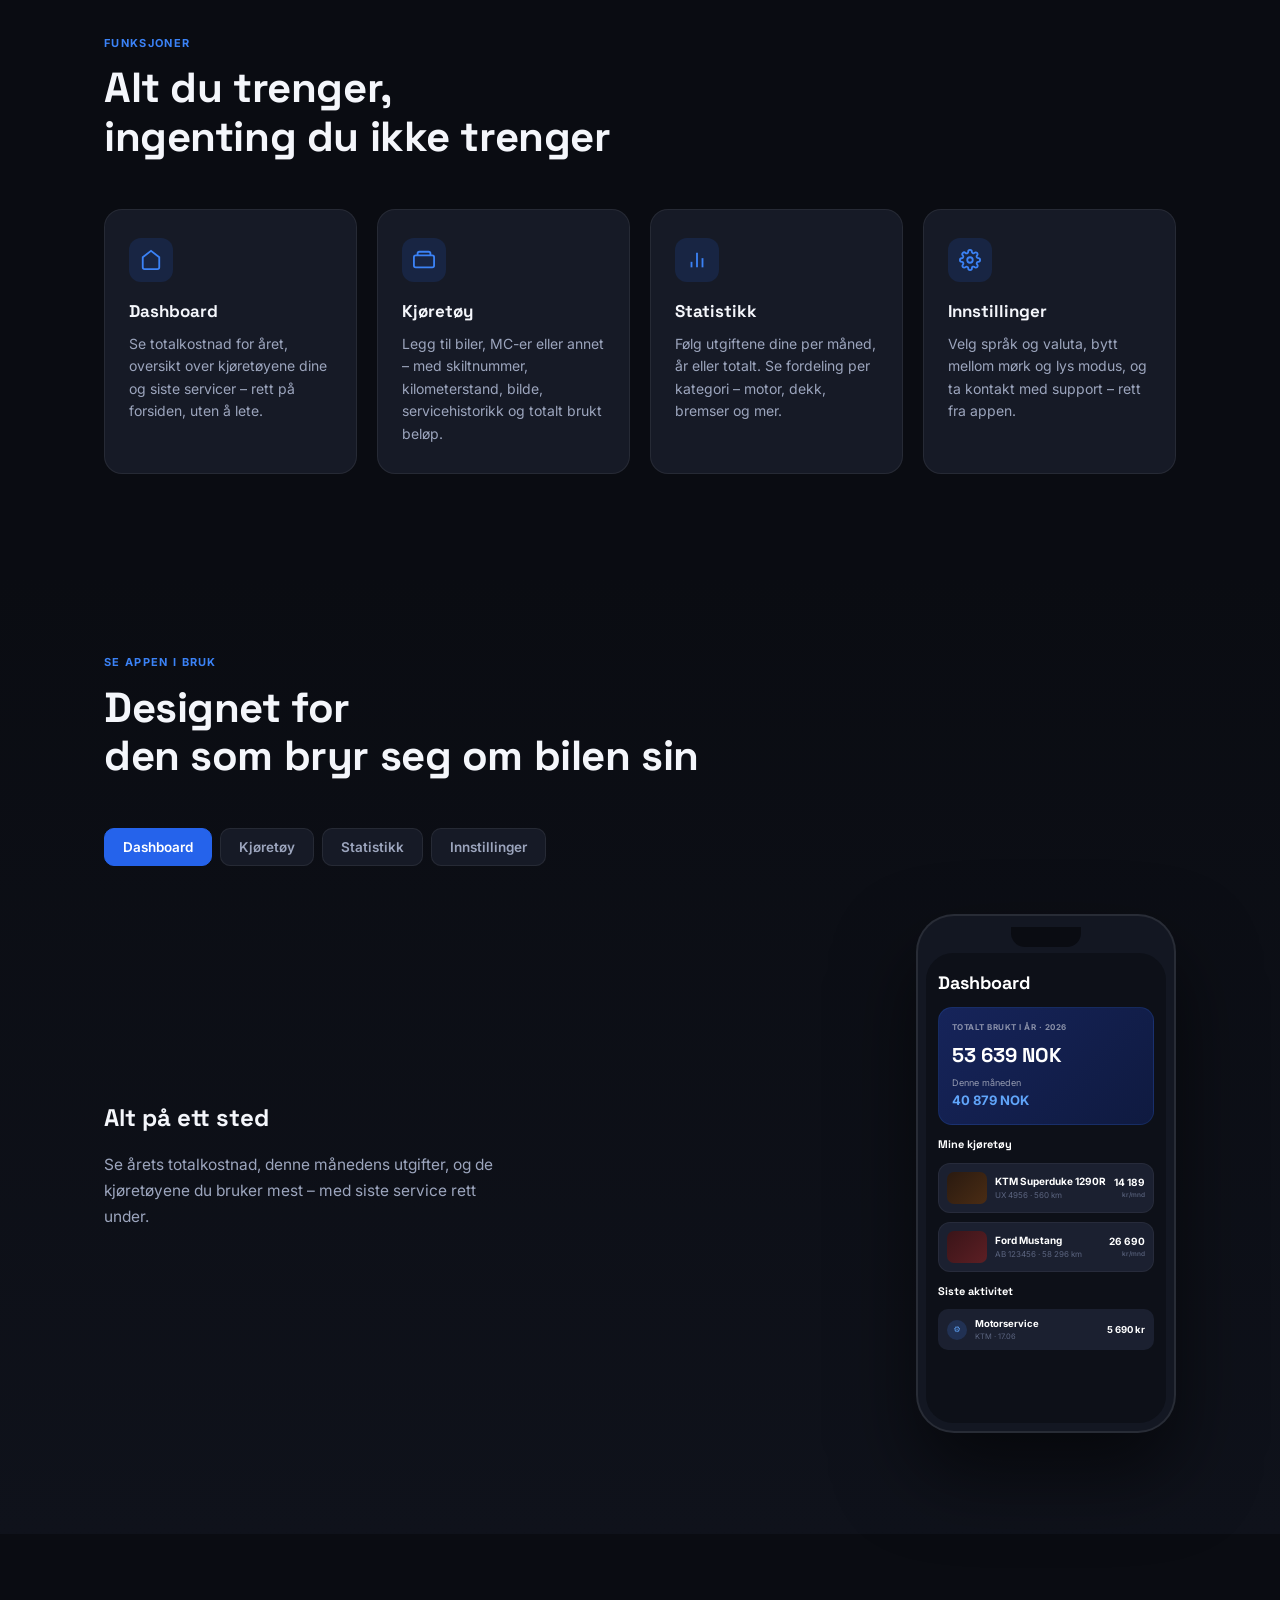
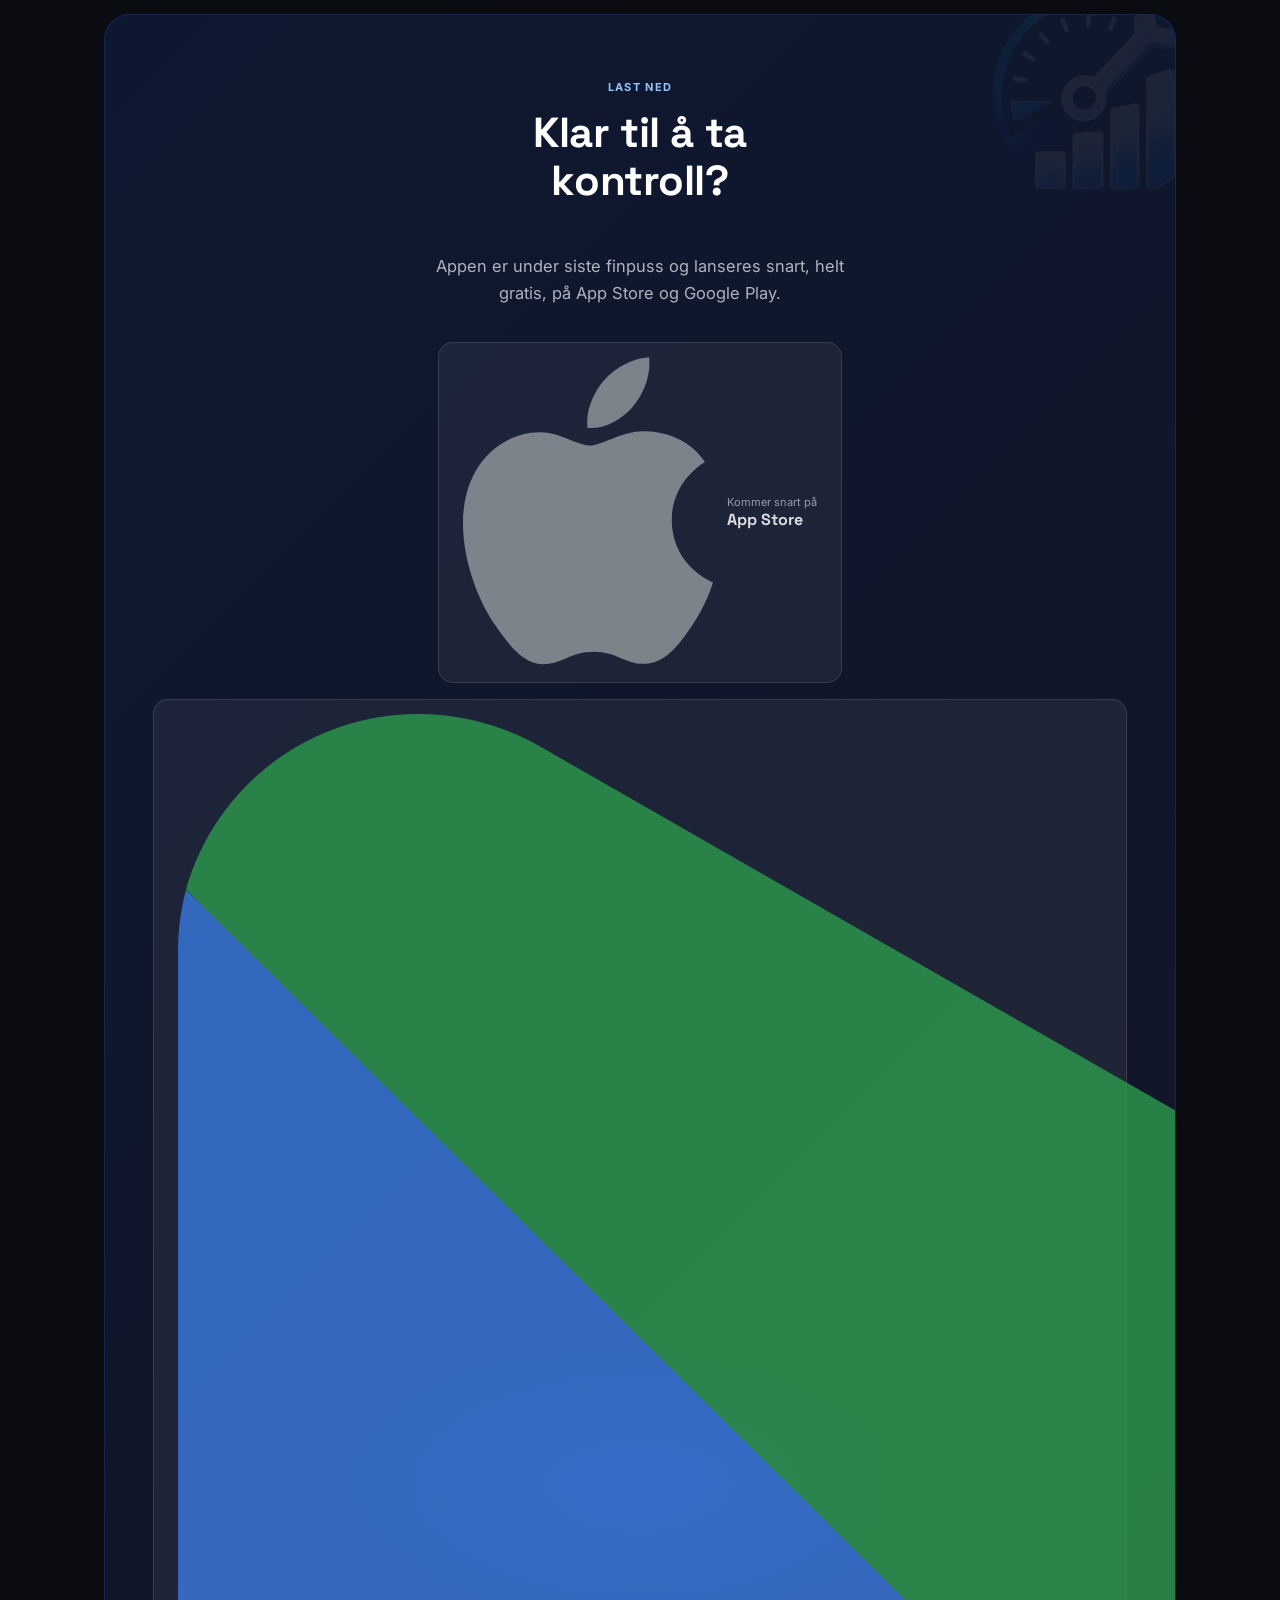
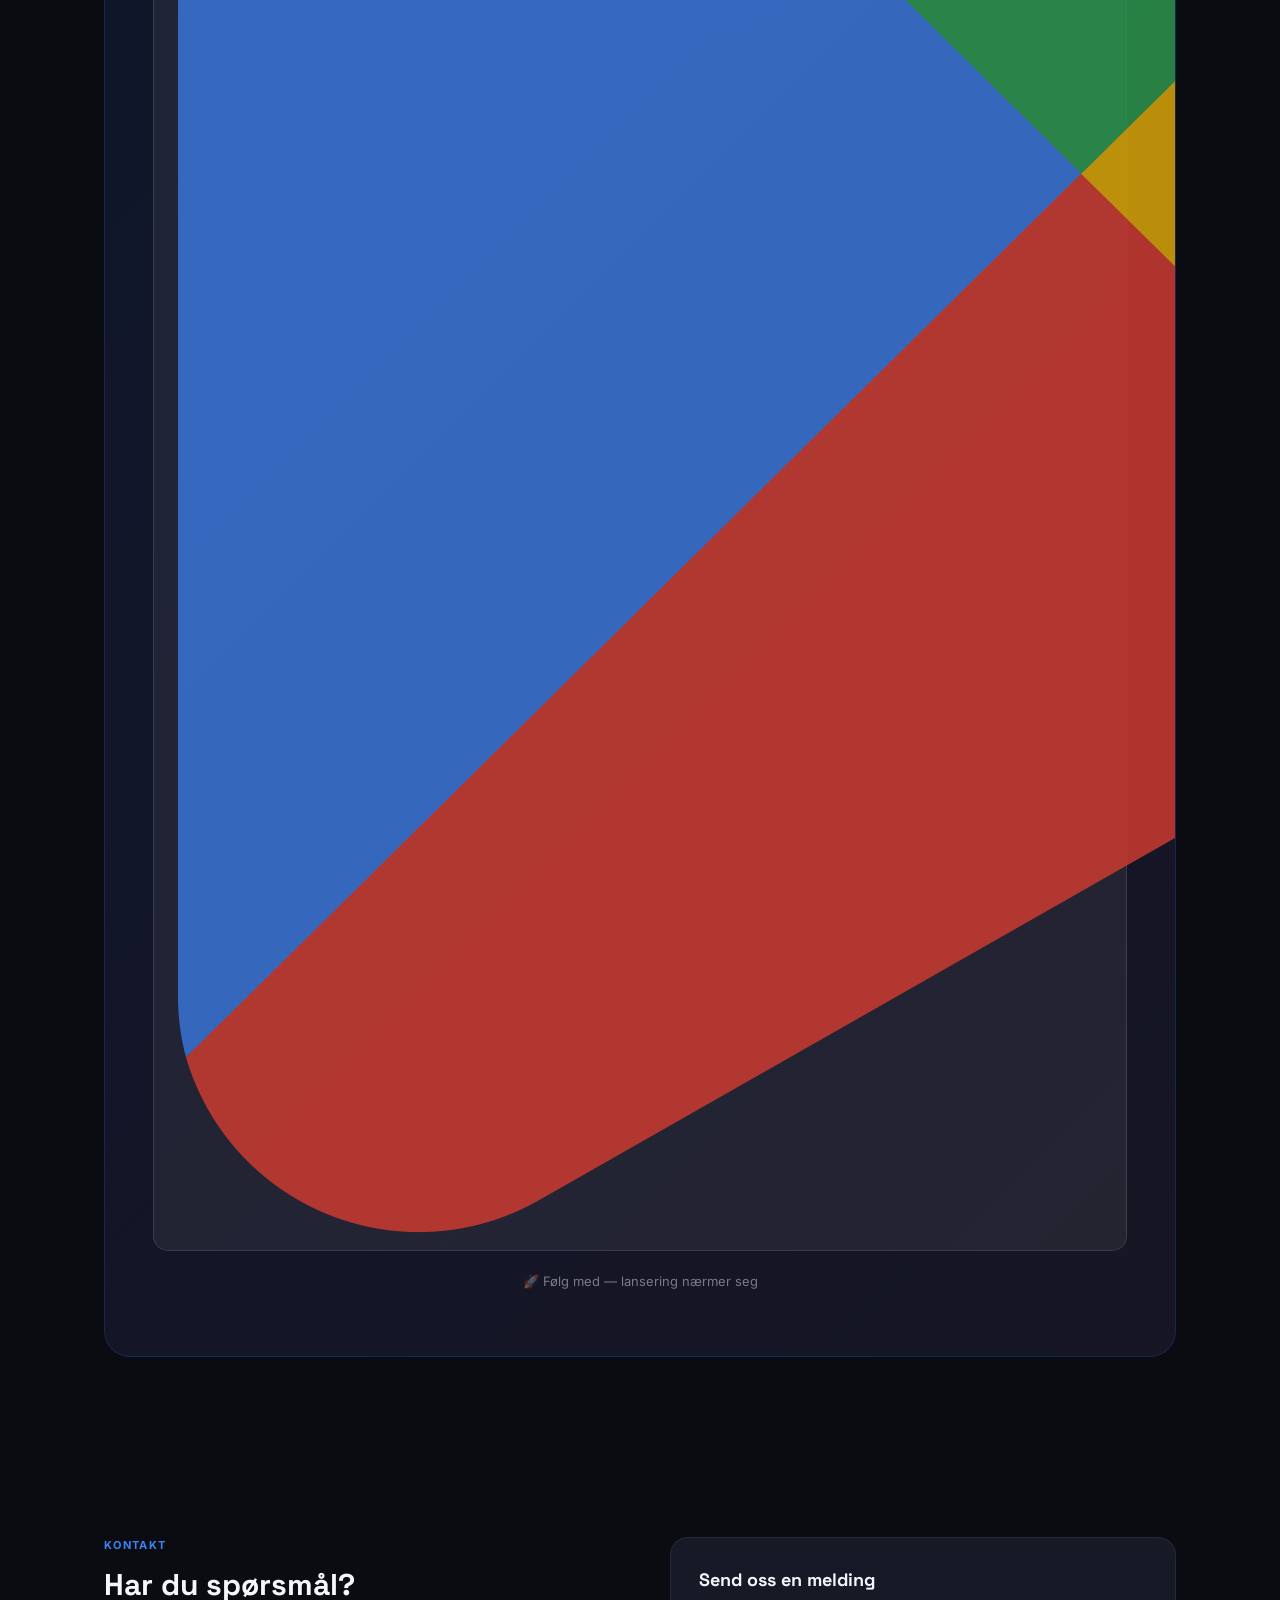
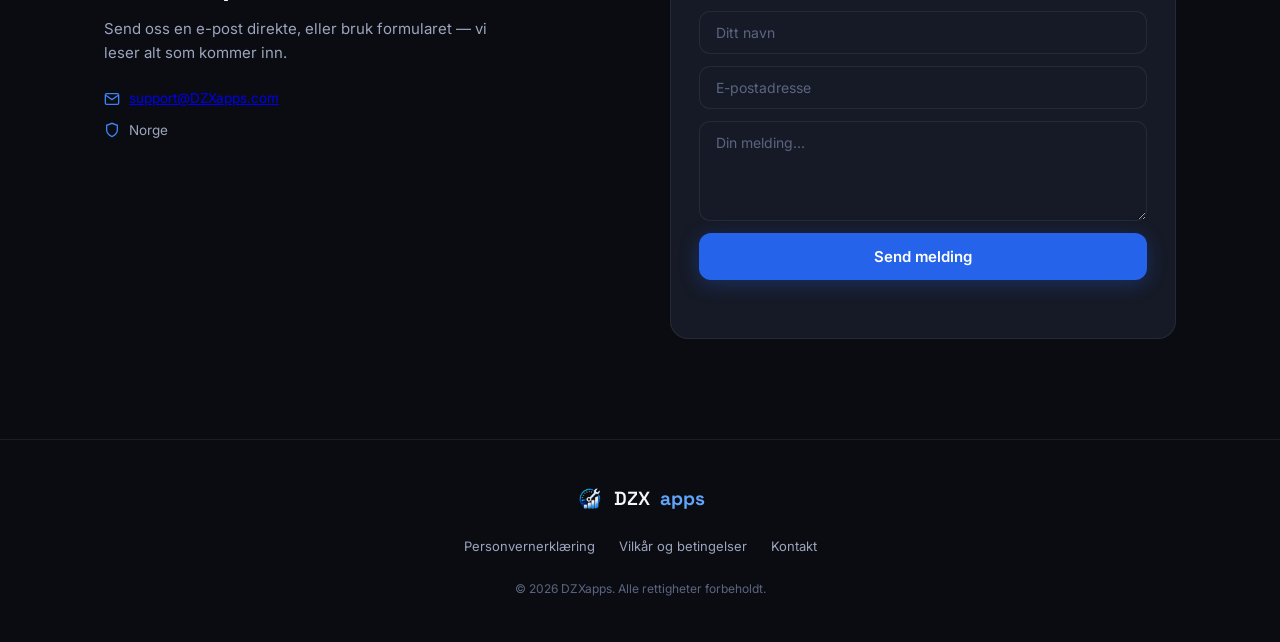
==== commit 8bb5dc2f: "Ny versjon Oppdatert email, logoer og diverse" ====
--- a/index.html
+++ b/index.html
@@ -51,14 +51,14 @@
       <p class="hero-sub">Service, kostnader, kilometerstand og statistikk – for alt du eier på hjul. Oversiktlig, raskt og laget for deg som bryr deg om bilen, MC-en eller campingvogna.</p>
       <div class="hero-buttons">
         <button class="store-btn-hero disabled" disabled>
-          <svg width="22" height="22" fill="currentColor" viewBox="0 0 24 24"><path d="M17.05 20.28c-.98.95-2.05.8-3.08.35-1.09-.46-2.09-.48-3.24 0-1.44.62-2.2.44-3.06-.35C2.79 15.25 3.51 7.7 9.05 7.42c1.42.07 2.38.74 3.2.8 1.23-.24 2.4-.93 3.72-.84 1.58.12 2.77.72 3.54 1.83-3.27 1.95-2.73 6.07.44 7.57-.65 1.62-1.52 3.23-2.9 4.5zM12.03 7.25c-.15-2.23 1.66-4.07 3.74-4.25.29 2.58-2.34 4.5-3.74 4.25z"/></svg>
+          <img src="assets/apple_logo.svg" alt="" class="store-icon apple" />
           <div class="store-btn-text">
             <span>Kommer til</span>
             <strong>App Store</strong>
           </div>
         </button>
         <button class="store-btn-hero disabled" disabled>
-          <svg width="22" height="22" fill="currentColor" viewBox="0 0 24 24"><path d="M3.18 23.76a2 2 0 0 1-.93-1.74V2A2 2 0 0 1 3.18.25l11.31 11.74-11.31 11.77zm12.55-6.5-2.7-2.8L7.4 19.1l8.33-1.84zM21.1 13.5a1.78 1.78 0 0 1 0 3l-2.3 1.3-2.99-3.1 2.99-3.1 2.3 1.3zM7.4 4.9l5.63 4.64-2.7 2.8L7.4 4.9z"/></svg>
+          <img src="assets/Google_play_logo.png" alt="" class="store-icon" />
           <div class="store-btn-text">
             <span>Kommer til</span>
             <strong>Google Play</strong>
@@ -95,7 +95,7 @@
                 <span class="app-see-all">Se alle</span>
               </div>
               <div class="app-vehicle-card">
-                <div class="app-vehicle-thumb moto"></div>
+                <div class="app-vehicle-thumb moto"><img src="assets/icon-motorcycle.svg" alt="" /></div>
                 <div class="app-vehicle-info">
                   <div class="app-vehicle-name">KTM Superduke 1290R</div>
                   <div class="app-vehicle-sub">UX 4956 · 560 km</div>
@@ -103,7 +103,7 @@
                 <div class="app-vehicle-cost">14 189<span>kr/mnd</span></div>
               </div>
               <div class="app-vehicle-card">
-                <div class="app-vehicle-thumb car"></div>
+                <div class="app-vehicle-thumb car"><img src="assets/icon-car.svg" alt="" /></div>
                 <div class="app-vehicle-info">
                   <div class="app-vehicle-name">Ford Mustang</div>
                   <div class="app-vehicle-sub">AB 123456 · 58 296 km</div>
@@ -260,8 +260,8 @@
                   <div class="sp-stat-sub-val">40 879 NOK</div>
                 </div>
                 <div class="sp-row-title">Mine kjøretøy</div>
-                <div class="sp-vcard"><div class="sp-thumb moto"></div><div class="sp-vinfo"><b>KTM Superduke 1290R</b><span>UX 4956 · 560 km</span></div><div class="sp-vcost">14 189<small>kr/mnd</small></div></div>
-                <div class="sp-vcard"><div class="sp-thumb car"></div><div class="sp-vinfo"><b>Ford Mustang</b><span>AB 123456 · 58 296 km</span></div><div class="sp-vcost">26 690<small>kr/mnd</small></div></div>
+                <div class="sp-vcard"><div class="sp-thumb moto"><img src="assets/icon-motorcycle.svg" alt="" /></div><div class="sp-vinfo"><b>KTM Superduke 1290R</b><span>UX 4956 · 560 km</span></div><div class="sp-vcost">14 189<small>kr/mnd</small></div></div>
+                <div class="sp-vcard"><div class="sp-thumb car"><img src="assets/icon-car.svg" alt="" /></div><div class="sp-vinfo"><b>Ford Mustang</b><span>AB 123456 · 58 296 km</span></div><div class="sp-vcost">26 690<small>kr/mnd</small></div></div>
                 <div class="sp-row-title">Siste aktivitet</div>
                 <div class="sp-act"><span class="sp-act-dot">⚙</span><div class="sp-act-info"><b>Motorservice</b><span>KTM · 17.06</span></div><b class="sp-act-cost">5 690 kr</b></div>
               </div>
@@ -275,7 +275,7 @@
               <div class="sp-content">
                 <div class="sp-title-row"><span class="sp-title">Kjøretøy</span><span class="sp-add">+</span></div>
                 <div class="sp-vehicle-full">
-                  <div class="sp-vfull-img moto"><span class="sp-tag">UX 4956</span></div>
+                  <div class="sp-vfull-img moto"><img src="assets/icon-motorcycle.svg" alt="" /><span class="sp-tag">UX 4956</span></div>
                   <div class="sp-vfull-body">
                     <div class="sp-vfull-top"><b>KTM Superduke 1290R</b><span>560 km</span></div>
                     <div class="sp-vfull-year">2025</div>
@@ -287,7 +287,7 @@
                   </div>
                 </div>
                 <div class="sp-vehicle-full">
-                  <div class="sp-vfull-img car"><span class="sp-tag">AB 123456</span></div>
+                  <div class="sp-vfull-img car"><img src="assets/icon-car.svg" alt="" /><span class="sp-tag">AB 123456</span></div>
                   <div class="sp-vfull-body">
                     <div class="sp-vfull-top"><b>Ford Mustang</b><span>58 296 km</span></div>
                     <div class="sp-vfull-year">2021</div>
@@ -379,7 +379,7 @@
           <div class="download-buttons">
             <button class="store-btn disabled" disabled aria-label="App Store – kommer snart">
               <div class="store-btn-icon">
-                <svg width="26" height="26" fill="white" viewBox="0 0 24 24"><path d="M17.05 20.28c-.98.95-2.05.8-3.08.35-1.09-.46-2.09-.48-3.24 0-1.44.62-2.2.44-3.06-.35C2.79 15.25 3.51 7.7 9.05 7.42c1.42.07 2.38.74 3.2.8 1.23-.24 2.4-.93 3.72-.84 1.58.12 2.77.72 3.54 1.83-3.27 1.95-2.73 6.07.44 7.57-.65 1.62-1.52 3.23-2.9 4.5zM12.03 7.25c-.15-2.23 1.66-4.07 3.74-4.25.29 2.58-2.34 4.5-3.74 4.25z"/></svg>
+                <img src="assets/apple_logo.svg" alt="" class="store-icon apple" />
               </div>
               <div class="store-btn-text">
                 <span class="store-btn-small">Kommer snart på</span>
@@ -388,7 +388,7 @@
             </button>
             <button class="store-btn disabled" disabled aria-label="Google Play – kommer snart">
               <div class="store-btn-icon">
-                <svg width="26" height="26" fill="white" viewBox="0 0 24 24"><path d="M3.18 23.76a2 2 0 0 1-.93-1.74V2A2 2 0 0 1 3.18.25l11.31 11.74-11.31 11.77zm12.55-6.5-2.7-2.8L7.4 19.1l8.33-1.84zM21.1 13.5a1.78 1.78 0 0 1 0 3l-2.3 1.3-2.99-3.1 2.99-3.1 2.3 1.3zM7.4 4.9l5.63 4.64-2.7 2.8L7.4 4.9z"/></svg>
+                <img src="assets/Google_play_logo.png" alt="" class="store-icon" />
               </div>
               <div class="store-btn-text">
                 <span class="store-btn-small">Kommer snart på</span>
@@ -408,23 +408,23 @@
       <div>
         <div class="section-eyebrow">Kontakt</div>
         <h2 class="section-title-sm">Har du spørsmål?</h2>
-        <p class="contact-text">E-post er ikke satt opp ennå, men du kan sende oss en melding her i mellomtiden. Vi leser alt som kommer inn.</p>
+        <p class="contact-text">Send oss en e-post direkte, eller bruk formularet — vi leser alt som kommer inn.</p>
         <div class="contact-meta">
+          <div class="contact-meta-item">
+            <svg width="16" height="16" viewBox="0 0 24 24" fill="none" stroke="currentColor" stroke-width="2"><path d="M4 4h16v16H4z" opacity="0"/><path d="M22 6l-10 7L2 6"/><rect x="2" y="4" width="20" height="16" rx="2"/></svg>
+            <a href="mailto:support@DZXapps.com" class="contact-link">support@DZXapps.com</a>
+          </div>
           <div class="contact-meta-item">
             <svg width="16" height="16" viewBox="0 0 24 24" fill="none" stroke="currentColor" stroke-width="2"><path d="M12 22s8-4 8-10V5l-8-3-8 3v7c0 6 8 10 8 10z"/></svg>
             Norge
           </div>
-          <div class="contact-meta-item">
-            <svg width="16" height="16" viewBox="0 0 24 24" fill="none" stroke="currentColor" stroke-width="2"><circle cx="12" cy="12" r="10"/><path d="M12 6v6l4 2"/></svg>
-            Svar normalt innen 2–3 dager
-          </div>
         </div>
       </div>
       <form class="contact-card" id="contactForm">
         <h3>Send oss en melding</h3>
-        <input type="text" placeholder="Ditt navn" class="contact-input" required />
-        <input type="email" placeholder="E-postadresse" class="contact-input" required />
-        <textarea placeholder="Din melding..." class="contact-input contact-textarea" required></textarea>
+        <input type="text" placeholder="Ditt navn" class="contact-input" id="contactName" required />
+        <input type="email" placeholder="E-postadresse" class="contact-input" id="contactEmail" required />
+        <textarea placeholder="Din melding..." class="contact-input contact-textarea" id="contactMessage" required></textarea>
         <button type="submit" class="btn-primary" style="width:100%;justify-content:center;">Send melding</button>
         <p class="contact-form-note" id="contactNote"></p>
       </form>
@@ -439,7 +439,6 @@
           <img src="assets/logo.png" alt="DZXapps" class="footer-logo-img" />
           DZX<span>apps</span>
         </div>
-        <p class="footer-tagline">Smart kjøretøyoppfølging, laget i Norge.</p>
       </div>
       <div class="footer-links">
         <a href="privacy.html">Personvernerklæring</a>
--- a/style.css
+++ b/style.css
@@ -1,210 +1,679 @@
-*{
-    margin:0;
-    padding:0;
-    box-sizing:border-box;
-}
-
-body{
-    background:#0B0D1A;
-    color:white;
-    font-family:Segoe UI,sans-serif;
-}
-
-nav{
-    display:flex;
-    justify-content:space-between;
-    align-items:center;
-    padding:20px 40px;
-}
-
-.logo{
-    display:flex;
-    align-items:center;
-    gap:10px;
-    font-size:24px;
-    font-weight:700;
-}
-
-.logo img{
-    width:40px;
-}
-
-.nav-links{
-    display:flex;
-    gap:20px;
-}
-
-.nav-links a{
-    color:white;
-    text-decoration:none;
-}
-
-.hero{
-    text-align:center;
-    max-width:900px;
-    margin:auto;
-    padding:80px 20px;
-}
-
-.hero-logo{
-    width:120px;
-    margin-bottom:20px;
-}
-
-.hero h1{
-    font-size:56px;
-    margin-bottom:20px;
-}
-
-.hero p{
-    color:#b0b0b0;
-    line-height:1.6;
-    max-width:700px;
-    margin:auto;
-}
-
-.hero-buttons{
-    margin-top:40px;
-    display:flex;
-    justify-content:center;
-    gap:20px;
-    flex-wrap:wrap;
-}
-
-.btn{
-    padding:14px 28px;
-    border-radius:12px;
-    text-decoration:none;
-    font-weight:600;
-}
-
-.primary{
-    background:#3B82F6;
-    color:white;
-}
-
-.secondary{
-    background:#161A2E;
-    color:white;
-}
-
-.badges{
-    margin-top:40px;
-    display:flex;
-    justify-content:center;
-    gap:10px;
-    flex-wrap:wrap;
-}
-
-.badges span{
-    background:#161A2E;
-    padding:10px 16px;
-    border-radius:20px;
-}
-
-section{
-    padding:80px 20px;
-    max-width:1200px;
-    margin:auto;
-}
-
-section h2{
-    text-align:center;
-    margin-bottom:40px;
-}
-
-.screenshots{
-    display:flex;
-    gap:20px;
-    overflow-x:auto;
-}
-
-.screenshots img{
-    width:250px;
-    border-radius:20px;
-    background:#161A2E;
-    padding:8px;
-}
-
-.feature-grid{
-    display:grid;
-    grid-template-columns:repeat(auto-fit,minmax(250px,1fr));
-    gap:20px;
-}
-
-.feature-card{
-    background:#161A2E;
-    padding:25px;
-    border-radius:20px;
-}
-
-.feature-card h3{
-    margin-bottom:15px;
-}
-
-footer{
-    text-align:center;
-    padding:60px 20px;
-    border-top:1px solid #222;
-}
-
-.footer-links{
-    display:flex;
-    justify-content:center;
-    gap:25px;
-    margin-bottom:20px;
-}
-
-.footer-links a{
-    color:#3B82F6;
-    text-decoration:none;
-}
-
-.modal{
-    display:none;
-    position:fixed;
-    inset:0;
-    background:rgba(0,0,0,.8);
-}
-
-.modal-content{
-    background:#161A2E;
-    max-width:500px;
-    margin:80px auto;
-    padding:30px;
-    border-radius:20px;
-}
-
-.close{
-    float:right;
-    cursor:pointer;
-    font-size:28px;
-}
-
-input,textarea{
-    width:100%;
-    margin-top:15px;
-    padding:12px;
-    border:none;
-    border-radius:10px;
-    background:#0B0D1A;
-    color:white;
-}
-
-button{
-    border:none;
-    cursor:pointer;
-    margin-top:20px;
-}
-
-@media(max-width:768px){
-
-    nav{
-        flex-direction:column;
-        gap:20px;
-    }
-
-    .hero h1{
-        font-size:40px;
-    }
-}
+/* ════════════════════════════════════════════════════════════════════
+   DZXapps — Landing Page Styles
+   ════════════════════════════════════════════════════════════════════ */
+
+*, *::before, *::after { box-sizing: border-box; margin: 0; padding: 0; }
+
+:root {
+  /* Core palette — matched directly from app screenshots */
+  --bg:         #0A0C12;
+  --bg2:        #0F121B;
+  --bg3:        #161A26;
+  --card:       #161A26;
+  --card2:      #1B2030;
+  --border:     rgba(255,255,255,0.07);
+  --border2:    rgba(255,255,255,0.1);
+
+  --blue-dark:  #1D4ED8;
+  --blue:       #2563EB;
+  --blue-mid:   #3B82F6;
+  --blue-light: #60A5FA;
+  --blue-pale:  #93C5FD;
+
+  --text:       #F4F6FB;
+  --text2:      #9CA5BD;
+  --text3:      #5C6580;
+
+  --red:        #F87171;
+  --purple:     #A78BFA;
+  --green:      #34D399;
+  --orange:     #FBBF24;
+
+  --radius:     18px;
+  --radius-sm:  12px;
+}
+
+html { scroll-behavior: smooth; }
+
+body {
+  font-family: 'Inter', system-ui, -apple-system, sans-serif;
+  background: var(--bg);
+  color: var(--text);
+  line-height: 1.6;
+  overflow-x: hidden;
+}
+
+.container { max-width: 1120px; margin: 0 auto; padding: 0 24px; }
+
+h1, h2, h3, .nav-logo span, .footer-logo {
+  font-family: 'Space Grotesk', system-ui, sans-serif;
+}
+
+.gradient-text {
+  background: linear-gradient(135deg, var(--blue-mid) 0%, var(--purple) 100%);
+  -webkit-background-clip: text;
+  -webkit-text-fill-color: transparent;
+  background-clip: text;
+}
+
+.section-eyebrow {
+  font-size: 11px;
+  font-weight: 700;
+  letter-spacing: 0.12em;
+  text-transform: uppercase;
+  color: var(--blue-mid);
+  margin-bottom: 12px;
+}
+
+.section-title {
+  font-size: clamp(28px, 4vw, 42px);
+  font-weight: 700;
+  line-height: 1.15;
+  letter-spacing: -0.01em;
+  margin-bottom: 48px;
+}
+
+.section-title-sm {
+  font-size: clamp(22px, 3vw, 30px);
+  font-weight: 700;
+  line-height: 1.2;
+  margin-bottom: 14px;
+}
+
+/* ─── NAV ────────────────────────────────────────────────────────── */
+.nav {
+  position: fixed;
+  top: 0; left: 0; right: 0;
+  z-index: 200;
+  display: flex;
+  align-items: center;
+  justify-content: space-between;
+  padding: 16px 40px;
+  transition: background 0.3s, backdrop-filter 0.3s, border-color 0.3s;
+  border-bottom: 1px solid transparent;
+}
+.nav.scrolled {
+  background: rgba(10,12,18,0.85);
+  backdrop-filter: blur(20px);
+  border-bottom-color: var(--border);
+}
+
+.nav-logo {
+  display: flex;
+  align-items: center;
+  gap: 10px;
+  text-decoration: none;
+  color: var(--text);
+}
+.nav-logo-img { width: 30px; height: 30px; border-radius: 8px; }
+.nav-logo span { font-size: 18px; font-weight: 600; letter-spacing: -0.01em; }
+.nav-logo span b { font-weight: 700; color: var(--blue-light); }
+
+.nav-links { display: flex; gap: 30px; }
+.nav-links a {
+  text-decoration: none;
+  color: var(--text2);
+  font-size: 14px;
+  font-weight: 500;
+  transition: color 0.2s;
+}
+.nav-links a:hover { color: var(--text); }
+
+.nav-cta {
+  text-decoration: none;
+  background: var(--blue);
+  color: #fff;
+  font-size: 14px;
+  font-weight: 600;
+  padding: 9px 20px;
+  border-radius: 9px;
+  transition: background 0.2s, transform 0.15s;
+}
+.nav-cta:hover { background: var(--blue-mid); transform: translateY(-1px); }
+
+.nav-burger {
+  display: none;
+  flex-direction: column;
+  gap: 5px;
+  background: none;
+  border: none;
+  cursor: pointer;
+  padding: 6px;
+}
+.nav-burger span { width: 22px; height: 2px; background: var(--text); border-radius: 2px; transition: 0.25s; }
+.nav-burger.open span:nth-child(1) { transform: translateY(7px) rotate(45deg); }
+.nav-burger.open span:nth-child(2) { opacity: 0; }
+.nav-burger.open span:nth-child(3) { transform: translateY(-7px) rotate(-45deg); }
+
+.mobile-menu {
+  position: fixed;
+  top: 64px; left: 0; right: 0;
+  background: rgba(10,12,18,0.98);
+  backdrop-filter: blur(20px);
+  border-bottom: 1px solid var(--border);
+  display: flex;
+  flex-direction: column;
+  padding: 8px 24px 20px;
+  gap: 4px;
+  z-index: 199;
+  transform: translateY(-12px);
+  opacity: 0;
+  pointer-events: none;
+  transition: transform 0.25s, opacity 0.25s;
+}
+.mobile-menu.open { transform: translateY(0); opacity: 1; pointer-events: auto; }
+.mobile-menu a {
+  text-decoration: none;
+  color: var(--text2);
+  font-size: 15px;
+  font-weight: 500;
+  padding: 12px 4px;
+  border-bottom: 1px solid var(--border);
+}
+.mobile-menu a:last-child { border-bottom: none; }
+
+/* ─── HERO ───────────────────────────────────────────────────────── */
+.hero {
+  position: relative;
+  min-height: 100vh;
+  display: flex;
+  align-items: center;
+  justify-content: space-between;
+  gap: 50px;
+  padding: 130px 64px 70px;
+  max-width: 1240px;
+  margin: 0 auto;
+}
+
+.hero-bg-glow {
+  position: absolute;
+  top: -10%;
+  right: -10%;
+  width: 700px;
+  height: 700px;
+  background: radial-gradient(circle, rgba(37,99,235,0.12) 0%, transparent 65%);
+  pointer-events: none;
+  z-index: 0;
+}
+
+.hero-content { position: relative; z-index: 1; flex: 1; max-width: 540px; }
+
+.hero-badge {
+  display: inline-flex;
+  align-items: center;
+  gap: 8px;
+  font-size: 12px;
+  font-weight: 600;
+  color: var(--blue-light);
+  background: rgba(37,99,235,0.15);
+  border: 1px solid rgba(37,99,235,0.3);
+  padding: 7px 14px;
+  border-radius: 100px;
+  margin-bottom: 24px;
+  letter-spacing: 0.02em;
+}
+.hero-badge .dot {
+  width: 6px; height: 6px;
+  background: var(--blue-light);
+  border-radius: 50%;
+  animation: pulse 2s ease-in-out infinite;
+}
+@keyframes pulse {
+  0%,100% { opacity: 1; transform: scale(1); }
+  50%     { opacity: 0.4; transform: scale(1.4); }
+}
+
+.hero-title {
+  font-size: clamp(36px, 5.2vw, 60px);
+  font-weight: 700;
+  line-height: 1.1;
+  letter-spacing: -0.02em;
+  margin-bottom: 20px;
+}
+
+.hero-sub {
+  font-size: 17px;
+  color: var(--text2);
+  line-height: 1.65;
+  margin-bottom: 34px;
+  max-width: 460px;
+}
+
+.hero-buttons { display: flex; gap: 12px; flex-wrap: wrap; margin-bottom: 14px; }
+
+.store-btn-hero {
+  display: inline-flex;
+  align-items: center;
+  gap: 12px;
+  background: var(--card);
+  border: 1px solid var(--border2);
+  color: var(--text);
+  padding: 12px 20px;
+  border-radius: 13px;
+  font-family: 'Inter', sans-serif;
+  cursor: not-allowed;
+  opacity: 0.85;
+}
+.store-btn-hero.disabled { cursor: not-allowed; }
+.store-btn-hero .store-btn-text { display: flex; flex-direction: column; text-align: left; }
+.store-btn-hero .store-btn-text span { font-size: 10px; color: var(--text3); }
+.store-btn-hero .store-btn-text strong { font-size: 14px; font-weight: 600; }
+
+.hero-note { font-size: 13px; color: var(--text3); }
+
+.btn-primary {
+  display: inline-flex;
+  align-items: center;
+  gap: 10px;
+  background: var(--blue);
+  color: #fff;
+  text-decoration: none;
+  font-size: 15px;
+  font-weight: 600;
+  padding: 14px 24px;
+  border-radius: var(--radius-sm);
+  border: none;
+  cursor: pointer;
+  transition: background 0.2s, transform 0.15s, box-shadow 0.2s;
+  box-shadow: 0 4px 20px rgba(37,99,235,0.3);
+  font-family: 'Inter', sans-serif;
+}
+.btn-primary:hover { background: var(--blue-mid); transform: translateY(-2px); box-shadow: 0 8px 28px rgba(37,99,235,0.45); }
+
+/* ─── PHONE MOCKUP (Hero) ───────────────────────────────────────── */
+.hero-visual {
+  position: relative;
+  z-index: 1;
+  flex: 0 0 auto;
+  display: flex;
+  justify-content: center;
+}
+
+.phone-glow {
+  position: absolute;
+  width: 340px; height: 340px;
+  top: 50%; left: 50%;
+  transform: translate(-50%,-50%);
+  background: radial-gradient(circle, rgba(37,99,235,0.4) 0%, transparent 70%);
+  border-radius: 50%;
+  animation: glow-pulse 4s ease-in-out infinite;
+  z-index: 0;
+}
+@keyframes glow-pulse {
+  0%,100% { transform: translate(-50%,-50%) scale(1); opacity: 0.8; }
+  50%     { transform: translate(-50%,-50%) scale(1.15); opacity: 0.45; }
+}
+
+.phone-mockup { position: relative; z-index: 1; animation: float 5s ease-in-out infinite; }
+@keyframes float {
+  0%,100% { transform: translateY(0); }
+  50%     { transform: translateY(-14px); }
+}
+
+.phone-frame {
+  width: 280px;
+  background: #131722;
+  border-radius: 42px;
+  border: 2px solid rgba(255,255,255,0.09);
+  padding: 12px 9px 9px;
+  box-shadow: 0 50px 90px rgba(0,0,0,0.65), 0 0 0 1px rgba(255,255,255,0.04) inset;
+  position: relative;
+}
+.phone-notch { width: 78px; height: 22px; background: #0A0C12; border-radius: 0 0 16px 16px; margin: 0 auto 6px; }
+
+.phone-screen { background: #0D1018; border-radius: 30px; overflow: hidden; height: 540px; }
+
+.app-preview { padding: 0 11px; height: 100%; display: flex; flex-direction: column; gap: 7px; overflow: hidden; }
+
+.app-statusbar {
+  display: flex; justify-content: space-between; align-items: center;
+  padding: 10px 2px 2px; font-size: 11px; font-weight: 600; color: #fff;
+}
+.app-statusbar-icons { display: flex; gap: 5px; align-items: center; opacity: 0.9; }
+
+.app-header-row { font-family: 'Space Grotesk', sans-serif; font-size: 19px; font-weight: 700; color: #fff; padding: 2px 0; }
+
+.app-card-main {
+  position: relative;
+  overflow: hidden;
+  background: linear-gradient(135deg, #16245A 0%, #0F1A40 100%);
+  border-radius: 16px;
+  padding: 14px;
+  border: 1px solid rgba(59,130,246,0.15);
+}
+.app-card-glow {
+  position: absolute; top: -20px; right: -20px;
+  width: 80px; height: 80px; border-radius: 50%;
+  background: rgba(59,130,246,0.25);
+}
+.app-label { font-size: 8.5px; letter-spacing: 0.07em; color: rgba(255,255,255,0.5); font-weight: 700; text-transform: uppercase; margin-bottom: 5px; position: relative; }
+.app-amount { font-size: 23px; font-weight: 700; font-family: 'Space Grotesk', sans-serif; color: #fff; margin-bottom: 7px; position: relative; }
+.app-sub-label { font-size: 9.5px; color: rgba(255,255,255,0.55); position: relative; }
+.app-sub-amount { font-size: 14px; font-weight: 700; color: var(--blue-light); position: relative; }
+
+.app-section-title-row { display: flex; justify-content: space-between; align-items: baseline; padding-top: 2px; }
+.app-section-title-row span:first-child { font-size: 12px; font-weight: 700; font-family: 'Space Grotesk', sans-serif; color: #fff; }
+.app-see-all { font-size: 10px; color: var(--blue-light); font-weight: 600; }
+
+.app-vehicle-card {
+  background: var(--card2); border-radius: 13px; padding: 9px;
+  display: flex; align-items: center; gap: 8px;
+  border: 1px solid rgba(255,255,255,0.05);
+}
+.app-vehicle-thumb { width: 44px; height: 36px; border-radius: 8px; flex-shrink: 0; background-size: cover; }
+.app-vehicle-thumb.moto { background: linear-gradient(135deg,#2a1a10,#4a2c14); }
+.app-vehicle-thumb.car  { background: linear-gradient(135deg,#3a1418,#5c1f24); }
+.app-vehicle-info { flex: 1; min-width: 0; }
+.app-vehicle-name { font-size: 11px; font-weight: 700; color: #fff; white-space: nowrap; overflow: hidden; text-overflow: ellipsis; }
+.app-vehicle-sub  { font-size: 8.5px; color: var(--text3); margin-top: 1px; }
+.app-vehicle-cost { font-size: 11px; font-weight: 700; color: #fff; text-align: right; white-space: nowrap; }
+.app-vehicle-cost span { display: block; font-size: 7px; font-weight: 500; color: var(--text3); }
+
+.app-activity {
+  display: flex; align-items: center; gap: 8px; padding: 7px 9px;
+  background: var(--card2); border-radius: 11px; border: 1px solid rgba(255,255,255,0.04);
+}
+.app-activity-dot {
+  width: 22px; height: 22px; border-radius: 50%; flex-shrink: 0;
+  display: flex; align-items: center; justify-content: center; font-size: 9px;
+  background: rgba(59,130,246,0.18); color: var(--blue-light);
+}
+.app-activity-mid { flex: 1; min-width: 0; }
+.app-activity-name { font-size: 10.5px; font-weight: 700; color: #fff; }
+.app-activity-meta { font-size: 8px; color: var(--text3); }
+.app-activity-cost { font-size: 10.5px; font-weight: 700; color: #fff; white-space: nowrap; }
+
+.app-tabbar {
+  margin-top: auto; display: flex; background: #0F121B;
+  border-top: 1px solid rgba(255,255,255,0.06); padding: 9px 0 14px; margin-left: -11px; margin-right: -11px;
+}
+.app-tab { flex: 1; display: flex; flex-direction: column; align-items: center; gap: 3px; font-size: 7px; color: var(--text3); }
+.app-tab.active { color: var(--blue-light); }
+.app-tab span { font-size: 6.5px; font-weight: 600; }
+
+/* ─── TRUST STRIP ───────────────────────────────────────────────── */
+.trust-strip { padding: 28px 0; border-top: 1px solid var(--border); border-bottom: 1px solid var(--border); }
+.trust-inner { display: flex; justify-content: center; gap: 48px; flex-wrap: wrap; }
+.trust-item { display: flex; align-items: center; gap: 9px; font-size: 13.5px; color: var(--text2); font-weight: 500; }
+.trust-item svg { color: var(--blue-mid); flex-shrink: 0; }
+
+/* ─── FEATURES ──────────────────────────────────────────────────── */
+.features { padding: 100px 0; }
+
+.features-grid {
+  display: grid;
+  grid-template-columns: repeat(auto-fit, minmax(230px, 1fr));
+  gap: 20px;
+}
+
+.feature-card {
+  background: var(--card);
+  border: 1px solid var(--border);
+  border-radius: var(--radius);
+  padding: 28px 24px;
+  transition: transform 0.2s, border-color 0.2s, box-shadow 0.2s;
+}
+.feature-card:hover {
+  transform: translateY(-4px);
+  border-color: rgba(37,99,235,0.3);
+  box-shadow: 0 14px 40px rgba(0,0,0,0.3);
+}
+
+.feature-icon {
+  width: 44px; height: 44px;
+  background: rgba(37,99,235,0.15);
+  border-radius: 12px;
+  display: flex; align-items: center; justify-content: center;
+  margin-bottom: 16px;
+  color: var(--blue-mid);
+}
+
+.feature-card h3 { font-size: 17px; font-weight: 700; margin-bottom: 8px; }
+.feature-card p  { font-size: 14px; color: var(--text2); line-height: 1.6; }
+
+/* ─── SCREENS SHOWCASE ──────────────────────────────────────────── */
+.screens { padding: 80px 0 110px; background: linear-gradient(180deg, var(--bg) 0%, var(--bg2) 100%); }
+
+.screens-tabs {
+  display: flex; gap: 8px; flex-wrap: wrap; margin-bottom: 48px;
+}
+.screen-tab {
+  background: var(--card);
+  border: 1px solid var(--border);
+  color: var(--text2);
+  font-size: 13.5px;
+  font-weight: 600;
+  padding: 10px 18px;
+  border-radius: 10px;
+  cursor: pointer;
+  font-family: 'Inter', sans-serif;
+  transition: all 0.2s;
+}
+.screen-tab:hover { color: var(--text); border-color: var(--border2); }
+.screen-tab.active { background: var(--blue); border-color: var(--blue); color: #fff; }
+
+.screens-display {
+  display: flex;
+  gap: 60px;
+  align-items: center;
+}
+
+.screen-text-block { flex: 1; position: relative; min-height: 140px; }
+.screen-text {
+  position: absolute; top: 0; left: 0; width: 100%;
+  opacity: 0; transform: translateY(10px);
+  transition: opacity 0.35s, transform 0.35s;
+  pointer-events: none;
+}
+.screen-text.active { opacity: 1; transform: none; pointer-events: auto; position: relative; }
+.screen-text h3 { font-size: 24px; font-weight: 700; margin-bottom: 14px; }
+.screen-text p  { font-size: 15.5px; color: var(--text2); line-height: 1.7; max-width: 420px; }
+
+.screen-phone-wrap { flex: 0 0 auto; position: relative; width: 260px; height: 510px; }
+.screen-phone {
+  position: absolute; top: 0; left: 0; width: 100%;
+  opacity: 0; transform: scale(0.96) translateY(8px);
+  transition: opacity 0.35s, transform 0.35s;
+  pointer-events: none;
+}
+.screen-phone.active { opacity: 1; transform: none; pointer-events: auto; position: relative; }
+
+.sp-frame {
+  width: 260px;
+  background: #131722;
+  border-radius: 38px;
+  border: 2px solid rgba(255,255,255,0.09);
+  padding: 11px 8px 8px;
+  box-shadow: 0 40px 80px rgba(0,0,0,0.55);
+}
+.sp-notch { width: 70px; height: 20px; background: #0A0C12; border-radius: 0 0 14px 14px; margin: 0 auto 6px; }
+.sp-content { background: #0D1018; border-radius: 27px; padding: 16px 12px; height: 470px; display: flex; flex-direction: column; gap: 9px; overflow: hidden; }
+
+.sp-title { font-family: 'Space Grotesk', sans-serif; font-size: 18px; font-weight: 700; color: #fff; }
+.sp-title-row { display: flex; justify-content: space-between; align-items: center; }
+.sp-add { width: 26px; height: 26px; background: var(--blue); border-radius: 8px; color: #fff; display: flex; align-items: center; justify-content: center; font-size: 16px; font-weight: 600; }
+
+.sp-stat-card {
+  background: linear-gradient(135deg, #16245A 0%, #0F1A40 100%);
+  border-radius: 14px; padding: 13px;
+  border: 1px solid rgba(59,130,246,0.15);
+}
+.sp-stat-card.sm { padding: 11px; }
+.sp-stat-label { font-size: 8px; letter-spacing: 0.06em; color: rgba(255,255,255,0.5); font-weight: 700; text-transform: uppercase; }
+.sp-stat-value { font-size: 20px; font-weight: 700; font-family: 'Space Grotesk', sans-serif; color: #fff; margin: 5px 0; }
+.sp-stat-sub { font-size: 9px; color: rgba(255,255,255,0.55); }
+.sp-stat-sub-val { font-size: 13px; font-weight: 700; color: var(--blue-light); }
+
+.sp-row-title { font-size: 11px; font-weight: 700; font-family: 'Space Grotesk', sans-serif; color: #fff; margin-top: 2px; }
+
+.sp-vcard { display: flex; align-items: center; gap: 8px; background: var(--card2); border-radius: 12px; padding: 8px; border: 1px solid rgba(255,255,255,0.05); }
+.sp-thumb { width: 40px; height: 32px; border-radius: 7px; flex-shrink: 0; }
+.sp-thumb.moto { background: linear-gradient(135deg,#2a1a10,#4a2c14); }
+.sp-thumb.car  { background: linear-gradient(135deg,#3a1418,#5c1f24); }
+.sp-vinfo { flex: 1; min-width: 0; display: flex; flex-direction: column; }
+.sp-vinfo b { font-size: 10px; color: #fff; white-space: nowrap; overflow: hidden; text-overflow: ellipsis; }
+.sp-vinfo span { font-size: 8px; color: var(--text3); }
+.sp-vcost { font-size: 10px; font-weight: 700; color: #fff; text-align: right; }
+.sp-vcost small { display: block; font-size: 6.5px; color: var(--text3); font-weight: 500; }
+
+.sp-act { display: flex; align-items: center; gap: 8px; background: var(--card2); border-radius: 10px; padding: 7px 9px; }
+.sp-act-dot { width: 20px; height: 20px; border-radius: 50%; background: rgba(59,130,246,0.18); color: var(--blue-light); display: flex; align-items: center; justify-content: center; font-size: 8px; flex-shrink: 0; }
+.sp-act-info { flex: 1; display: flex; flex-direction: column; }
+.sp-act-info b { font-size: 9.5px; color: #fff; }
+.sp-act-info span { font-size: 7.5px; color: var(--text3); }
+.sp-act-cost { font-size: 9.5px; color: #fff; }
+
+/* Vehicles screen specifics */
+.sp-vehicle-full { background: var(--card2); border-radius: 14px; overflow: hidden; border: 1px solid rgba(255,255,255,0.05); }
+.sp-vfull-img { height: 64px; position: relative; }
+.sp-vfull-img.moto { background: linear-gradient(135deg,#2a1a10,#4a2c14,#1a3a4a); }
+.sp-vfull-img.car  { background: linear-gradient(135deg,#3a1418,#5c1f24,#2a3a1a); }
+.sp-tag { position: absolute; top: 6px; left: 6px; background: rgba(0,0,0,0.55); color: #fff; font-size: 7px; font-weight: 700; padding: 3px 7px; border-radius: 6px; }
+.sp-vfull-body { padding: 8px 10px; }
+.sp-vfull-top { display: flex; justify-content: space-between; align-items: baseline; }
+.sp-vfull-top b { font-size: 11px; color: #fff; }
+.sp-vfull-top span { font-size: 9px; color: var(--text2); font-weight: 600; }
+.sp-vfull-year { font-size: 8px; color: var(--text3); margin-bottom: 6px; }
+.sp-vfull-stats { display: flex; gap: 6px; }
+.sp-vfull-stats div { flex: 1; background: var(--bg3); border-radius: 8px; padding: 5px 6px; border: 1px solid rgba(255,255,255,0.04); }
+.sp-vfull-stats span { display: block; font-size: 6.5px; color: var(--text3); }
+.sp-vfull-stats b { font-size: 9px; color: #fff; }
+.sp-vfull-stats b.blue { color: var(--blue-light); }
+
+/* Stats screen specifics */
+.sp-pills { display: flex; gap: 6px; }
+.sp-pill { font-size: 9px; font-weight: 600; padding: 5px 11px; border-radius: 8px; background: var(--card2); color: var(--text2); }
+.sp-pill.active { background: var(--blue); color: #fff; }
+.sp-bars { display: flex; align-items: flex-end; gap: 7px; height: 70px; padding: 0 4px; }
+.sp-bar { flex: 1; background: var(--card2); border-radius: 5px 5px 2px 2px; position: relative; min-height: 8px; display: flex; justify-content: center; }
+.sp-bar.active { background: var(--blue); }
+.sp-bar span { position: absolute; top: -14px; font-size: 6.5px; color: var(--text3); white-space: nowrap; }
+.sp-bar.active span { color: var(--blue-light); font-weight: 700; }
+.sp-cat-bar { display: flex; height: 7px; border-radius: 4px; overflow: hidden; }
+.sp-cat-list { display: flex; flex-direction: column; gap: 5px; }
+.sp-cat-list div { display: flex; align-items: center; gap: 6px; font-size: 9px; color: var(--text2); }
+.sp-cat-list i { width: 7px; height: 7px; border-radius: 50%; }
+.sp-cat-list b { margin-left: auto; color: #fff; }
+
+/* Settings screen specifics */
+.sp-setting-label { font-size: 8px; letter-spacing: 0.07em; color: var(--text3); text-transform: uppercase; font-weight: 700; }
+.sp-setting-group { background: var(--card2); border-radius: 12px; border: 1px solid rgba(255,255,255,0.05); }
+.sp-setting-row { display: flex; justify-content: space-between; align-items: center; padding: 9px 11px; font-size: 10.5px; color: var(--text); border-top: 1px solid rgba(255,255,255,0.04); }
+.sp-setting-row:first-child { border-top: none; }
+.sp-setting-val { color: var(--text3); font-size: 9.5px; }
+.sp-toggle { width: 26px; height: 14px; border-radius: 7px; background: var(--bg3); position: relative; }
+.sp-toggle.on { background: var(--blue); }
+.sp-toggle.on::after { content:''; position: absolute; right: 2px; top: 2px; width: 10px; height: 10px; background: #fff; border-radius: 50%; }
+
+/* ─── DOWNLOAD ──────────────────────────────────────────────────── */
+.download { padding: 80px 0 100px; }
+
+.download-card {
+  position: relative;
+  background: linear-gradient(135deg, rgba(37,99,235,0.14) 0%, rgba(167,139,250,0.08) 100%);
+  border: 1px solid rgba(37,99,235,0.22);
+  border-radius: 26px;
+  padding: 64px 48px;
+  text-align: center;
+  overflow: hidden;
+}
+.download-glow {
+  position: absolute; top: 50%; left: 50%; transform: translate(-50%,-50%);
+  width: 600px; height: 300px;
+  background: radial-gradient(ellipse, rgba(37,99,235,0.22) 0%, transparent 70%);
+  pointer-events: none;
+}
+.download-logo-bg {
+  position: absolute; top: -60px; right: -60px;
+  width: 280px; height: 280px;
+  opacity: 0.06;
+  pointer-events: none;
+}
+.download-content { position: relative; z-index: 1; }
+.download-sub { font-size: 16.5px; color: rgba(244,246,251,0.7); margin: 0 auto 36px; max-width: 460px; }
+.download-buttons { display: flex; gap: 16px; justify-content: center; flex-wrap: wrap; margin-bottom: 20px; }
+
+.store-btn {
+  display: inline-flex; align-items: center; gap: 14px;
+  background: rgba(255,255,255,0.07);
+  border: 1px solid rgba(255,255,255,0.14);
+  color: #fff;
+  font-family: 'Inter', sans-serif;
+  padding: 14px 24px; border-radius: 15px;
+  min-width: 180px;
+  cursor: not-allowed;
+}
+.store-btn.disabled { opacity: 0.85; }
+.store-btn-icon { flex-shrink: 0; opacity: 0.85; }
+.store-btn-text { text-align: left; }
+.store-btn-small { display: block; font-size: 11px; opacity: 0.65; }
+.store-btn-big   { display: block; font-size: 16px; font-weight: 700; font-family: 'Space Grotesk', sans-serif; }
+.coming-soon-badge { font-size: 13px; color: rgba(244,246,251,0.45); }
+
+/* ─── CONTACT ───────────────────────────────────────────────────── */
+.contact { padding: 80px 0 100px; }
+.contact-inner { display: grid; grid-template-columns: 1fr 1fr; gap: 60px; align-items: start; }
+.contact-text { font-size: 15px; color: var(--text2); margin-bottom: 22px; line-height: 1.65; max-width: 400px; }
+.contact-meta { display: flex; flex-direction: column; gap: 10px; }
+.contact-meta-item { display: flex; align-items: center; gap: 9px; font-size: 13.5px; color: var(--text2); }
+.contact-meta-item svg { color: var(--blue-mid); flex-shrink: 0; }
+
+.contact-card { background: var(--card); border: 1px solid var(--border); border-radius: var(--radius); padding: 28px; display: flex; flex-direction: column; gap: 12px; }
+.contact-card h3 { font-size: 18px; font-weight: 700; margin-bottom: 4px; }
+.contact-input {
+  background: var(--bg3); border: 1px solid var(--border); border-radius: 11px;
+  padding: 12px 16px; color: var(--text); font-size: 14px; font-family: 'Inter', sans-serif;
+  outline: none; transition: border-color 0.2s; width: 100%;
+}
+.contact-input:focus { border-color: var(--blue); }
+.contact-input::placeholder { color: var(--text3); }
+.contact-textarea { resize: vertical; min-height: 100px; }
+.contact-form-note { font-size: 13px; color: var(--blue-light); min-height: 18px; }
+
+/* ─── FOOTER ────────────────────────────────────────────────────── */
+.footer { border-top: 1px solid var(--border); padding: 44px 0; }
+.footer-inner { display: flex; flex-direction: column; align-items: center; gap: 22px; text-align: center; }
+.footer-brand { display: flex; flex-direction: column; align-items: center; gap: 4px; }
+.footer-logo { display: flex; align-items: center; gap: 10px; font-size: 19px; font-weight: 600; color: var(--text); }
+.footer-logo-img { width: 28px; height: 28px; border-radius: 8px; }
+.footer-logo span { color: var(--blue-light); font-weight: 700; }
+.footer-tagline { font-size: 13px; color: var(--text3); margin-top: 2px; }
+.footer-links { display: flex; gap: 24px; flex-wrap: wrap; justify-content: center; }
+.footer-links a { font-size: 13px; color: var(--text2); text-decoration: none; transition: color 0.2s; }
+.footer-links a:hover { color: var(--text); }
+.footer-copy { font-size: 12px; color: var(--text3); }
+
+/* ─── SCROLL REVEAL ─────────────────────────────────────────────── */
+.reveal { opacity: 0; transform: translateY(22px); transition: opacity 0.6s ease, transform 0.6s ease; }
+.reveal.visible { opacity: 1; transform: none; }
+
+/* ─── RESPONSIVE ────────────────────────────────────────────────── */
+@media (max-width: 980px) {
+  .hero { flex-direction: column; padding: 110px 24px 60px; text-align: center; gap: 50px; }
+  .hero-sub { margin-left: auto; margin-right: auto; }
+  .hero-buttons { justify-content: center; }
+  .nav { padding: 14px 20px; }
+  .nav-links, .nav-cta { display: none; }
+  .nav-burger { display: flex; }
+  .contact-inner { grid-template-columns: 1fr; }
+  .screens-display { flex-direction: column; gap: 40px; }
+  .screen-text-block { text-align: center; min-height: auto; }
+  .screen-text p { margin: 0 auto; }
+  .screen-text { position: relative; display: none; }
+  .screen-text.active { display: block; }
+  .screen-phone { position: relative; display: none; }
+  .screen-phone.active { display: block; }
+}
+
+@media (max-width: 600px) {
+  .download-card { padding: 40px 22px; }
+  .download-buttons { flex-direction: column; align-items: center; }
+  .store-btn { width: 100%; max-width: 280px; }
+  .hero-buttons { flex-direction: column; align-items: center; }
+  .store-btn-hero { width: 100%; max-width: 280px; justify-content: center; }
+  .trust-inner { flex-direction: column; align-items: center; gap: 16px; }
+}
+
+@media (prefers-reduced-motion: reduce) {
+  *, *::before, *::after { animation: none !important; transition: none !important; }
+}
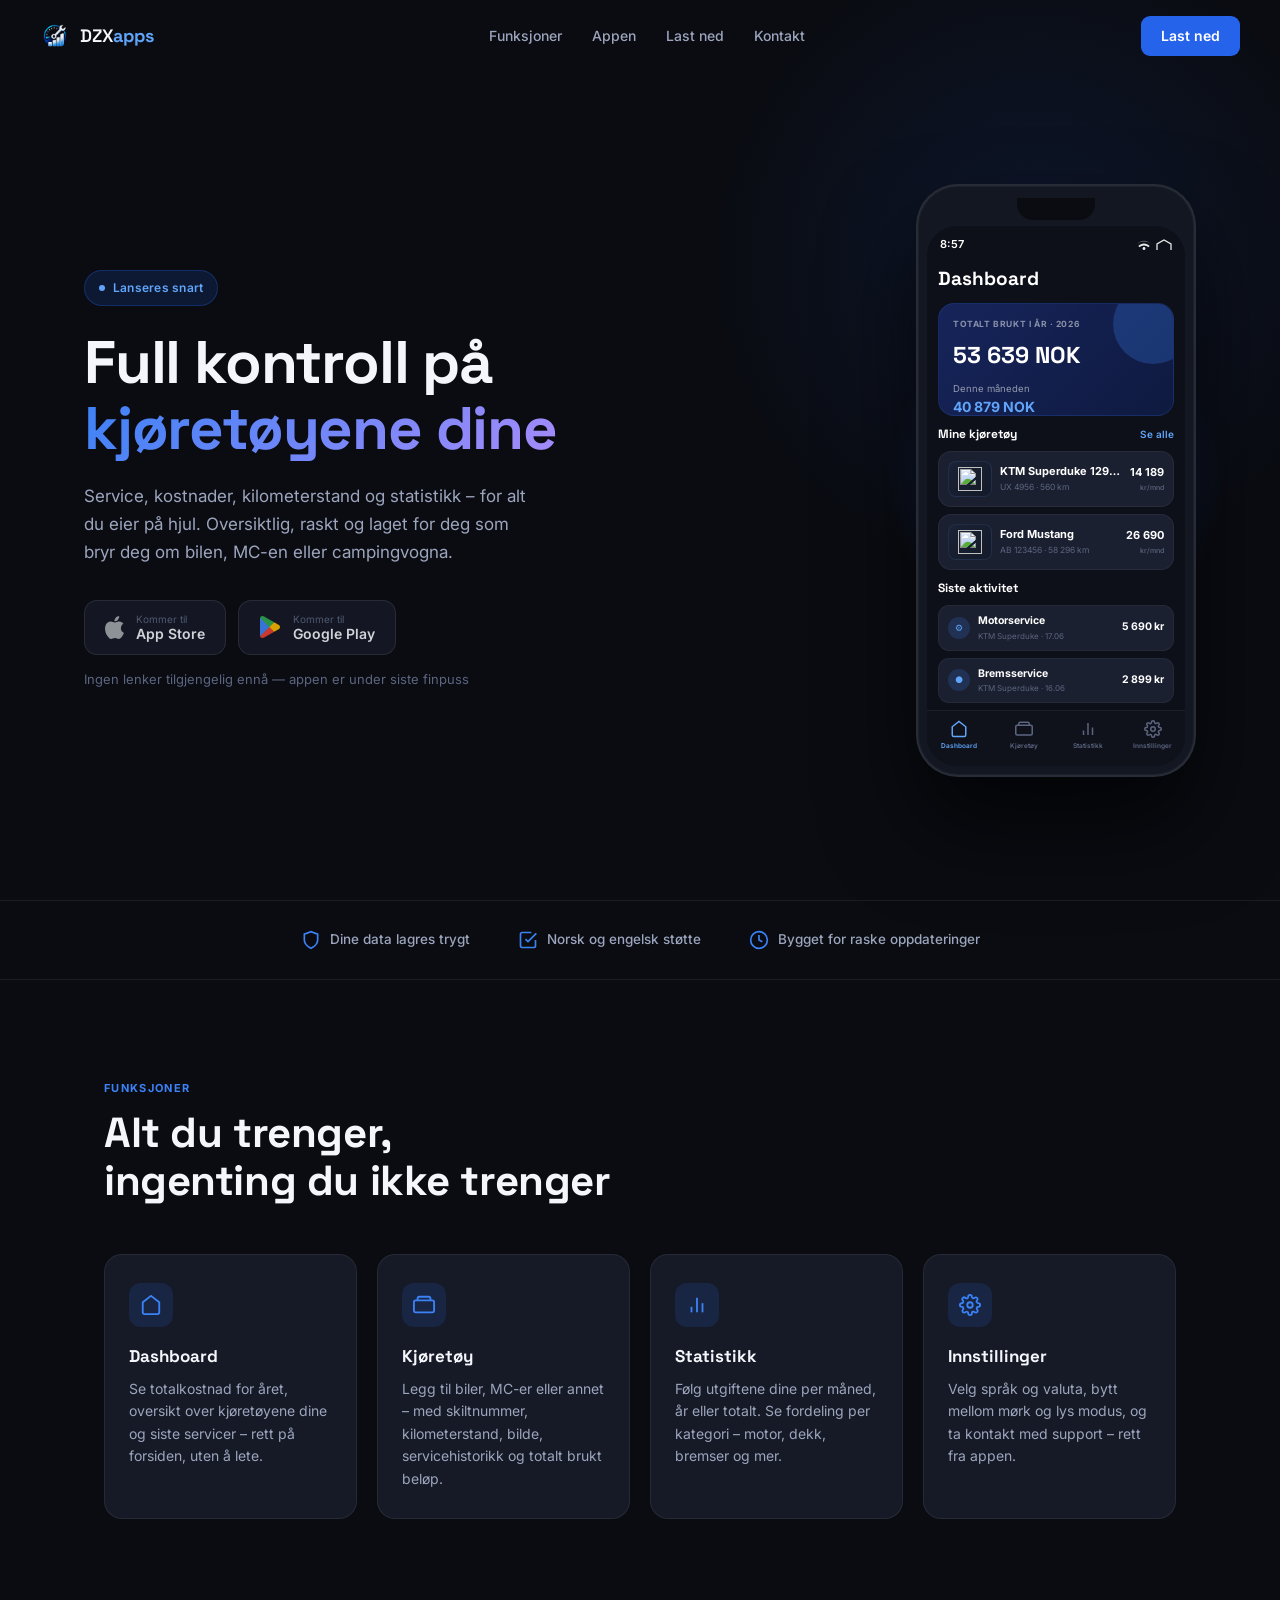
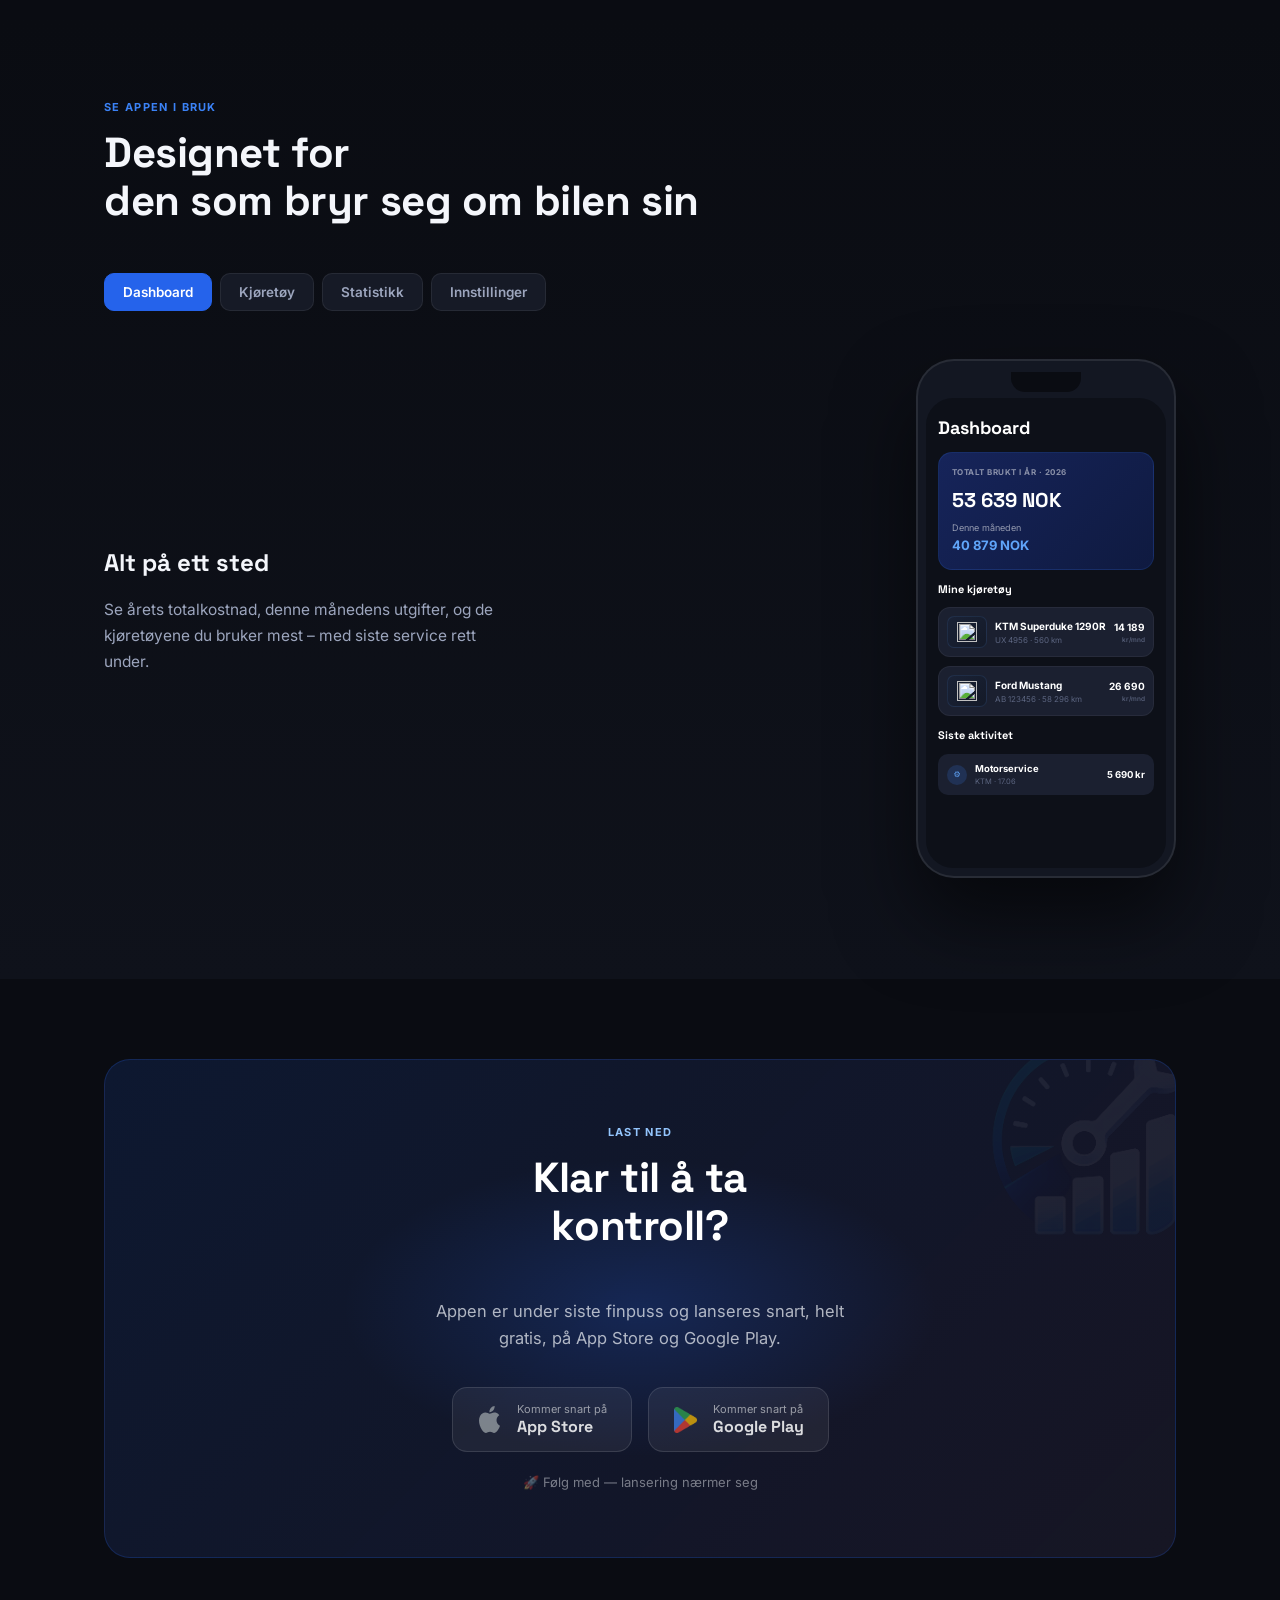
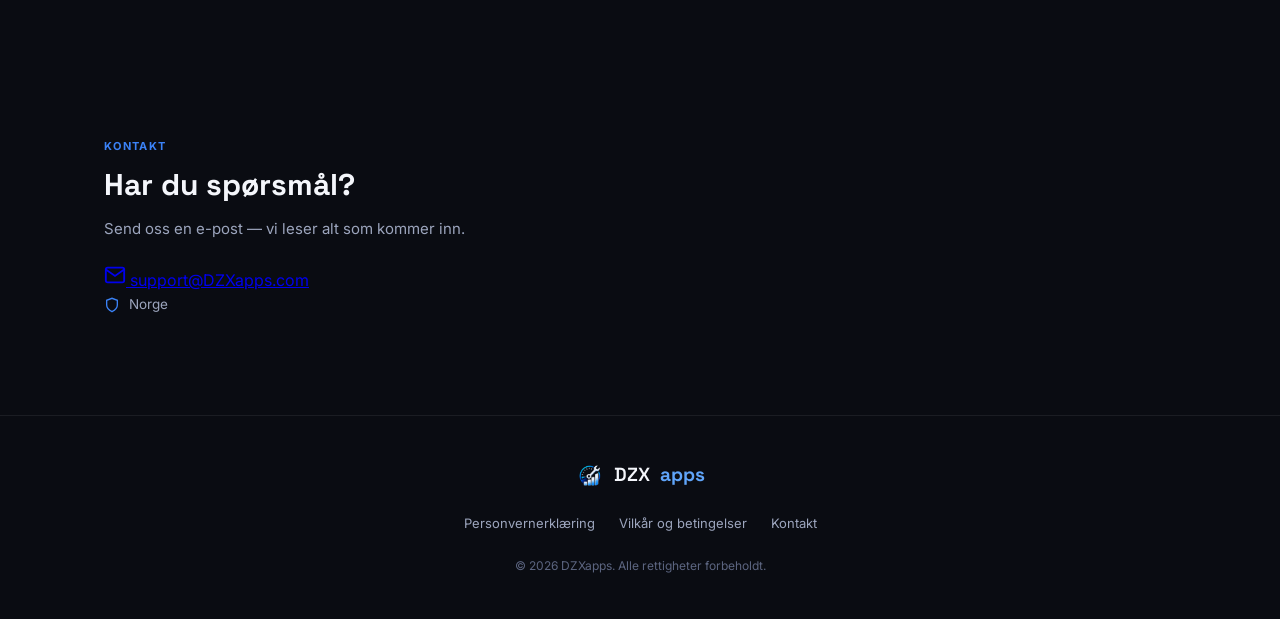
==== commit 1abbf317: "Update index.html" ====
--- a/index.html
+++ b/index.html
@@ -404,30 +404,20 @@
 
   <!-- CONTACT -->
   <section class="contact" id="contact">
-    <div class="container contact-inner">
-      <div>
-        <div class="section-eyebrow">Kontakt</div>
-        <h2 class="section-title-sm">Har du spørsmål?</h2>
-        <p class="contact-text">Send oss en e-post direkte, eller bruk formularet — vi leser alt som kommer inn.</p>
-        <div class="contact-meta">
-          <div class="contact-meta-item">
-            <svg width="16" height="16" viewBox="0 0 24 24" fill="none" stroke="currentColor" stroke-width="2"><path d="M4 4h16v16H4z" opacity="0"/><path d="M22 6l-10 7L2 6"/><rect x="2" y="4" width="20" height="16" rx="2"/></svg>
-            <a href="mailto:support@DZXapps.com" class="contact-link">support@DZXapps.com</a>
-          </div>
-          <div class="contact-meta-item">
-            <svg width="16" height="16" viewBox="0 0 24 24" fill="none" stroke="currentColor" stroke-width="2"><path d="M12 22s8-4 8-10V5l-8-3-8 3v7c0 6 8 10 8 10z"/></svg>
-            Norge
-          </div>
-        </div>
-      </div>
-      <form class="contact-card" id="contactForm">
-        <h3>Send oss en melding</h3>
-        <input type="text" placeholder="Ditt navn" class="contact-input" id="contactName" required />
-        <input type="email" placeholder="E-postadresse" class="contact-input" id="contactEmail" required />
-        <textarea placeholder="Din melding..." class="contact-input contact-textarea" id="contactMessage" required></textarea>
-        <button type="submit" class="btn-primary" style="width:100%;justify-content:center;">Send melding</button>
-        <p class="contact-form-note" id="contactNote"></p>
-      </form>
+    <div class="container contact-centered">
+      <div class="section-eyebrow">Kontakt</div>
+      <h2 class="section-title-sm">Har du spørsmål?</h2>
+      <p class="contact-text centered">Send oss en e-post — vi leser alt som kommer inn.</p>
+      <a href="mailto:support@DZXapps.com" class="contact-email-card">
+        <svg width="22" height="22" viewBox="0 0 24 24" fill="none" stroke="currentColor" stroke-width="2"><rect x="2" y="4" width="20" height="16" rx="2"/><path d="M22 6l-10 7L2 6"/></svg>
+        support@DZXapps.com
+      </a>
+      <div class="contact-meta centered">
+        <div class="contact-meta-item">
+          <svg width="16" height="16" viewBox="0 0 24 24" fill="none" stroke="currentColor" stroke-width="2"><path d="M12 22s8-4 8-10V5l-8-3-8 3v7c0 6 8 10 8 10z"/></svg>
+          Norge
+        </div>
+      </div>
     </div>
   </section>
 
--- a/style.css
+++ b/style.css
@@ -258,6 +258,10 @@
 .store-btn-hero .store-btn-text { display: flex; flex-direction: column; text-align: left; }
 .store-btn-hero .store-btn-text span { font-size: 10px; color: var(--text3); }
 .store-btn-hero .store-btn-text strong { font-size: 14px; font-weight: 600; }
+
+/* Official store logo icons — sized to read as the same visual weight side by side */
+.store-icon { width: 22px; height: 22px; object-fit: contain; flex-shrink: 0; }
+.store-icon.apple { width: 19px; height: 23px; } /* Apple mark is taller-than-wide; Play triangle is wider-than-tall */
 
 .hero-note { font-size: 13px; color: var(--text3); }
 
@@ -360,9 +364,16 @@
   display: flex; align-items: center; gap: 8px;
   border: 1px solid rgba(255,255,255,0.05);
 }
-.app-vehicle-thumb { width: 44px; height: 36px; border-radius: 8px; flex-shrink: 0; background-size: cover; }
-.app-vehicle-thumb.moto { background: linear-gradient(135deg,#2a1a10,#4a2c14); }
-.app-vehicle-thumb.car  { background: linear-gradient(135deg,#3a1418,#5c1f24); }
+.app-vehicle-thumb {
+  width: 44px; height: 36px; border-radius: 8px; flex-shrink: 0;
+  background: linear-gradient(135deg, #1A2236, #141a28);
+  border: 1px solid rgba(96,165,250,0.12);
+  display: flex; align-items: center; justify-content: center;
+  overflow: hidden;
+}
+.app-vehicle-thumb img { width: 24px; height: 24px; object-fit: contain; }
+.app-vehicle-thumb.has-photo { background-size: cover; background-position: center; border: none; }
+.app-vehicle-thumb.has-photo img { display: none; }
 .app-vehicle-info { flex: 1; min-width: 0; }
 .app-vehicle-name { font-size: 11px; font-weight: 700; color: #fff; white-space: nowrap; overflow: hidden; text-overflow: ellipsis; }
 .app-vehicle-sub  { font-size: 8.5px; color: var(--text3); margin-top: 1px; }
@@ -507,9 +518,16 @@
 .sp-row-title { font-size: 11px; font-weight: 700; font-family: 'Space Grotesk', sans-serif; color: #fff; margin-top: 2px; }
 
 .sp-vcard { display: flex; align-items: center; gap: 8px; background: var(--card2); border-radius: 12px; padding: 8px; border: 1px solid rgba(255,255,255,0.05); }
-.sp-thumb { width: 40px; height: 32px; border-radius: 7px; flex-shrink: 0; }
-.sp-thumb.moto { background: linear-gradient(135deg,#2a1a10,#4a2c14); }
-.sp-thumb.car  { background: linear-gradient(135deg,#3a1418,#5c1f24); }
+.sp-thumb {
+  width: 40px; height: 32px; border-radius: 7px; flex-shrink: 0;
+  background: linear-gradient(135deg, #1A2236, #141a28);
+  border: 1px solid rgba(96,165,250,0.12);
+  display: flex; align-items: center; justify-content: center;
+  overflow: hidden;
+}
+.sp-thumb img { width: 20px; height: 20px; object-fit: contain; }
+.sp-thumb.has-photo { background-size: cover; background-position: center; border: none; }
+.sp-thumb.has-photo img { display: none; }
 .sp-vinfo { flex: 1; min-width: 0; display: flex; flex-direction: column; }
 .sp-vinfo b { font-size: 10px; color: #fff; white-space: nowrap; overflow: hidden; text-overflow: ellipsis; }
 .sp-vinfo span { font-size: 8px; color: var(--text3); }
@@ -525,9 +543,14 @@
 
 /* Vehicles screen specifics */
 .sp-vehicle-full { background: var(--card2); border-radius: 14px; overflow: hidden; border: 1px solid rgba(255,255,255,0.05); }
-.sp-vfull-img { height: 64px; position: relative; }
-.sp-vfull-img.moto { background: linear-gradient(135deg,#2a1a10,#4a2c14,#1a3a4a); }
-.sp-vfull-img.car  { background: linear-gradient(135deg,#3a1418,#5c1f24,#2a3a1a); }
+.sp-vfull-img {
+  height: 64px; position: relative;
+  background: linear-gradient(135deg, #161c2c, #10141f);
+  display: flex; align-items: center; justify-content: center;
+}
+.sp-vfull-img img { width: 34px; height: 34px; object-fit: contain; opacity: 0.9; }
+.sp-vfull-img.has-photo { background-size: cover; background-position: center; }
+.sp-vfull-img.has-photo img { display: none; }
 .sp-tag { position: absolute; top: 6px; left: 6px; background: rgba(0,0,0,0.55); color: #fff; font-size: 7px; font-weight: 700; padding: 3px 7px; border-radius: 6px; }
 .sp-vfull-body { padding: 8px 10px; }
 .sp-vfull-top { display: flex; justify-content: space-between; align-items: baseline; }
@@ -604,7 +627,9 @@
   cursor: not-allowed;
 }
 .store-btn.disabled { opacity: 0.85; }
-.store-btn-icon { flex-shrink: 0; opacity: 0.85; }
+.store-btn-icon { flex-shrink: 0; opacity: 0.85; width: 26px; height: 26px; display: flex; align-items: center; justify-content: center; }
+.store-btn-icon .store-icon { width: 26px; height: 26px; }
+.store-btn-icon .store-icon.apple { width: 22px; height: 27px; }
 .store-btn-text { text-align: left; }
 .store-btn-small { display: block; font-size: 11px; opacity: 0.65; }
 .store-btn-big   { display: block; font-size: 16px; font-weight: 700; font-family: 'Space Grotesk', sans-serif; }
@@ -617,6 +642,8 @@
 .contact-meta { display: flex; flex-direction: column; gap: 10px; }
 .contact-meta-item { display: flex; align-items: center; gap: 9px; font-size: 13.5px; color: var(--text2); }
 .contact-meta-item svg { color: var(--blue-mid); flex-shrink: 0; }
+.contact-link { color: var(--blue-light); text-decoration: none; font-weight: 600; border-bottom: 1px solid rgba(96,165,250,0.3); transition: border-color 0.2s; }
+.contact-link:hover { border-color: var(--blue-light); }
 
 .contact-card { background: var(--card); border: 1px solid var(--border); border-radius: var(--radius); padding: 28px; display: flex; flex-direction: column; gap: 12px; }
 .contact-card h3 { font-size: 18px; font-weight: 700; margin-bottom: 4px; }
@@ -637,7 +664,6 @@
 .footer-logo { display: flex; align-items: center; gap: 10px; font-size: 19px; font-weight: 600; color: var(--text); }
 .footer-logo-img { width: 28px; height: 28px; border-radius: 8px; }
 .footer-logo span { color: var(--blue-light); font-weight: 700; }
-.footer-tagline { font-size: 13px; color: var(--text3); margin-top: 2px; }
 .footer-links { display: flex; gap: 24px; flex-wrap: wrap; justify-content: center; }
 .footer-links a { font-size: 13px; color: var(--text2); text-decoration: none; transition: color 0.2s; }
 .footer-links a:hover { color: var(--text); }
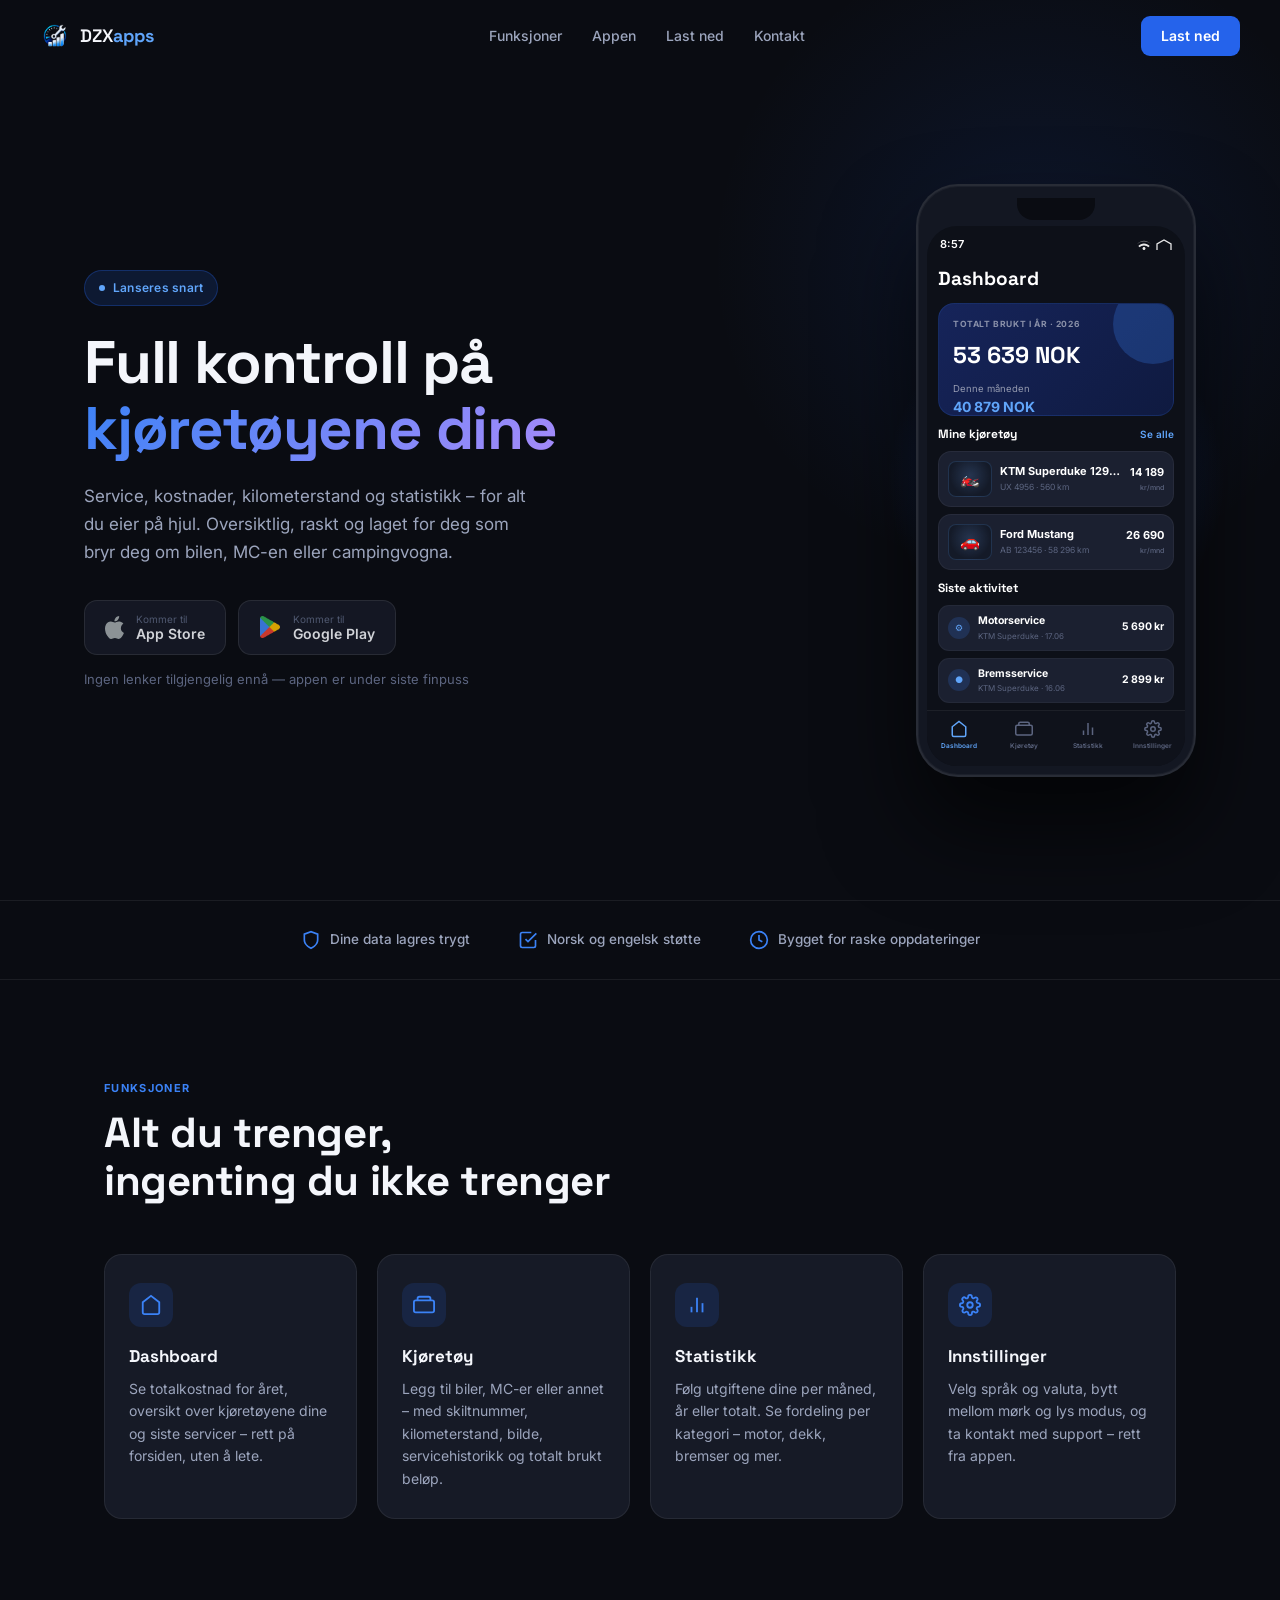
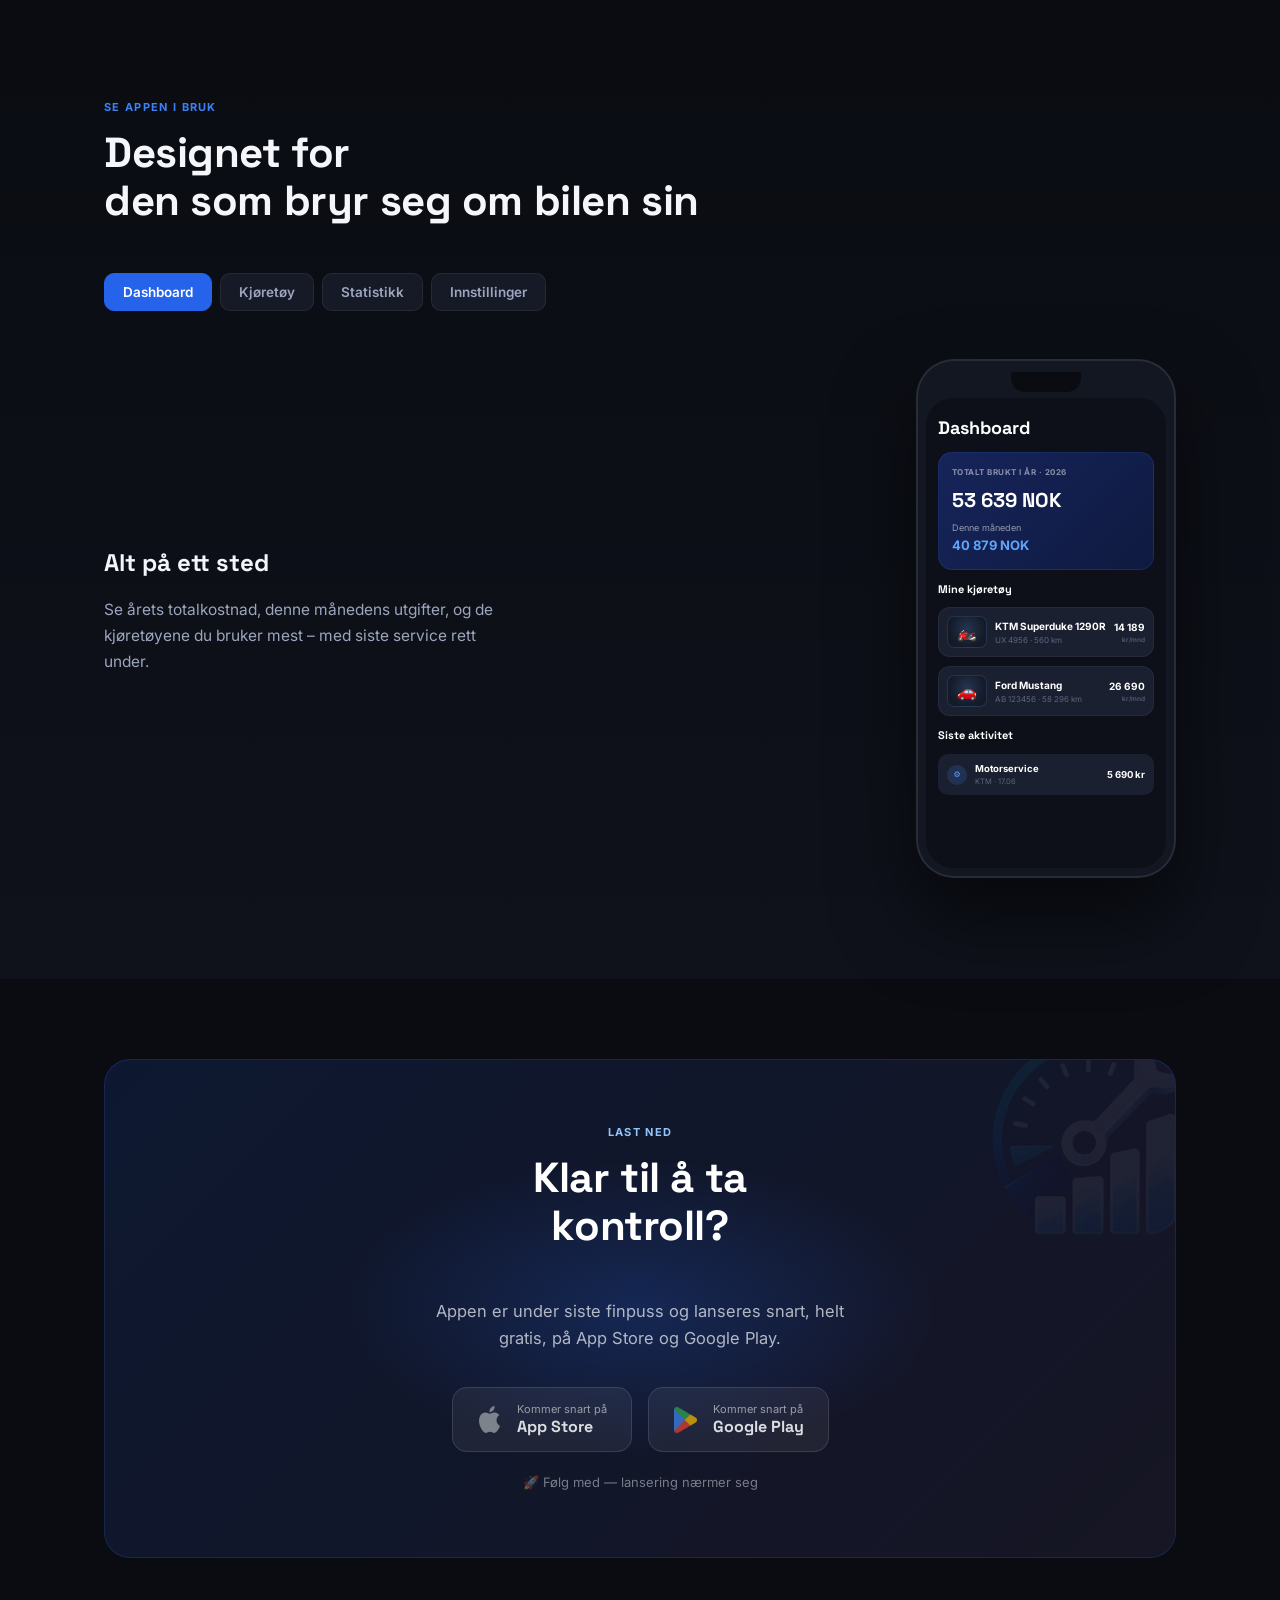
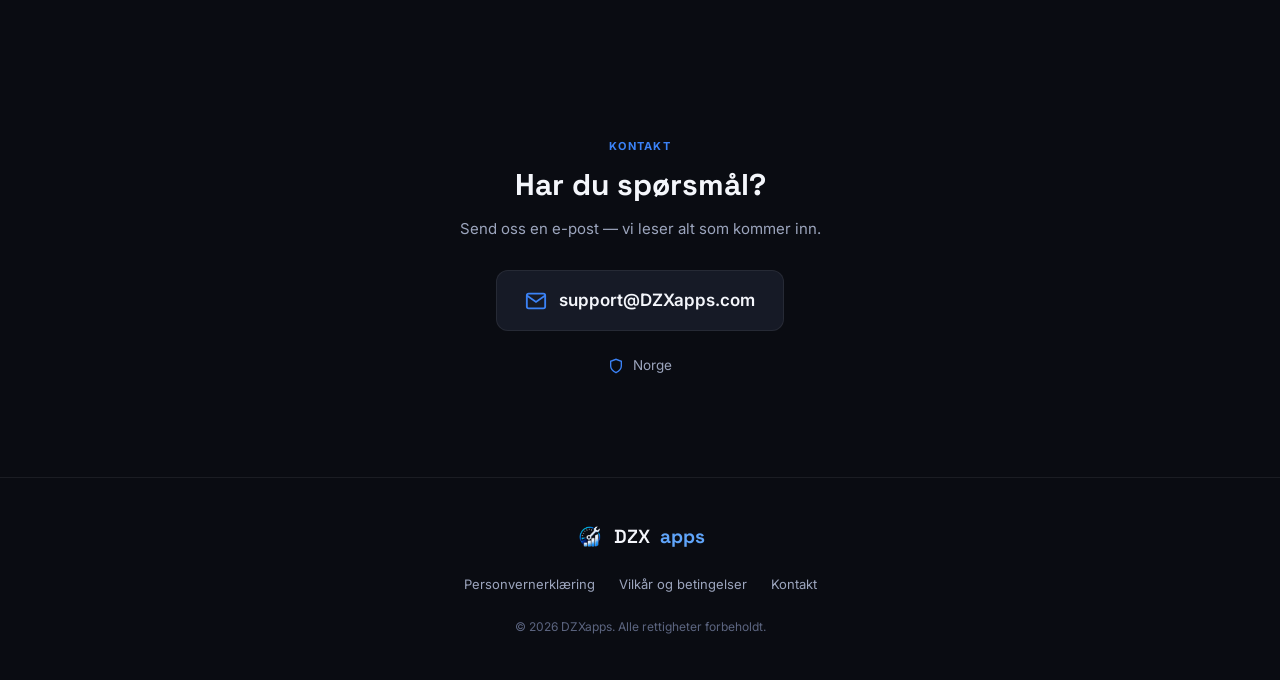
==== commit e7364139: "Update index.html" ====
--- a/index.html
+++ b/index.html
@@ -95,7 +95,7 @@
                 <span class="app-see-all">Se alle</span>
               </div>
               <div class="app-vehicle-card">
-                <div class="app-vehicle-thumb moto"><img src="assets/icon-motorcycle.svg" alt="" /></div>
+                <div class="app-vehicle-thumb moto"><span class="emoji-icon">🏍️</span></div>
                 <div class="app-vehicle-info">
                   <div class="app-vehicle-name">KTM Superduke 1290R</div>
                   <div class="app-vehicle-sub">UX 4956 · 560 km</div>
@@ -103,7 +103,7 @@
                 <div class="app-vehicle-cost">14 189<span>kr/mnd</span></div>
               </div>
               <div class="app-vehicle-card">
-                <div class="app-vehicle-thumb car"><img src="assets/icon-car.svg" alt="" /></div>
+                <div class="app-vehicle-thumb car"><span class="emoji-icon">🚗</span></div>
                 <div class="app-vehicle-info">
                   <div class="app-vehicle-name">Ford Mustang</div>
                   <div class="app-vehicle-sub">AB 123456 · 58 296 km</div>
@@ -260,8 +260,8 @@
                   <div class="sp-stat-sub-val">40 879 NOK</div>
                 </div>
                 <div class="sp-row-title">Mine kjøretøy</div>
-                <div class="sp-vcard"><div class="sp-thumb moto"><img src="assets/icon-motorcycle.svg" alt="" /></div><div class="sp-vinfo"><b>KTM Superduke 1290R</b><span>UX 4956 · 560 km</span></div><div class="sp-vcost">14 189<small>kr/mnd</small></div></div>
-                <div class="sp-vcard"><div class="sp-thumb car"><img src="assets/icon-car.svg" alt="" /></div><div class="sp-vinfo"><b>Ford Mustang</b><span>AB 123456 · 58 296 km</span></div><div class="sp-vcost">26 690<small>kr/mnd</small></div></div>
+                <div class="sp-vcard"><div class="sp-thumb moto"><span class="emoji-icon">🏍️</span></div><div class="sp-vinfo"><b>KTM Superduke 1290R</b><span>UX 4956 · 560 km</span></div><div class="sp-vcost">14 189<small>kr/mnd</small></div></div>
+                <div class="sp-vcard"><div class="sp-thumb car"><span class="emoji-icon">🚗</span></div><div class="sp-vinfo"><b>Ford Mustang</b><span>AB 123456 · 58 296 km</span></div><div class="sp-vcost">26 690<small>kr/mnd</small></div></div>
                 <div class="sp-row-title">Siste aktivitet</div>
                 <div class="sp-act"><span class="sp-act-dot">⚙</span><div class="sp-act-info"><b>Motorservice</b><span>KTM · 17.06</span></div><b class="sp-act-cost">5 690 kr</b></div>
               </div>
@@ -275,7 +275,7 @@
               <div class="sp-content">
                 <div class="sp-title-row"><span class="sp-title">Kjøretøy</span><span class="sp-add">+</span></div>
                 <div class="sp-vehicle-full">
-                  <div class="sp-vfull-img moto"><img src="assets/icon-motorcycle.svg" alt="" /><span class="sp-tag">UX 4956</span></div>
+                  <div class="sp-vfull-img moto"><span class="emoji-icon large">🏍️</span><span class="sp-tag">CD 7891</span></div>
                   <div class="sp-vfull-body">
                     <div class="sp-vfull-top"><b>KTM Superduke 1290R</b><span>560 km</span></div>
                     <div class="sp-vfull-year">2025</div>
@@ -287,7 +287,7 @@
                   </div>
                 </div>
                 <div class="sp-vehicle-full">
-                  <div class="sp-vfull-img car"><img src="assets/icon-car.svg" alt="" /><span class="sp-tag">AB 123456</span></div>
+                  <div class="sp-vfull-img car"><span class="emoji-icon large">🚗</span><span class="sp-tag">AB 123456</span></div>
                   <div class="sp-vfull-body">
                     <div class="sp-vfull-top"><b>Ford Mustang</b><span>58 296 km</span></div>
                     <div class="sp-vfull-year">2021</div>
--- a/style.css
+++ b/style.css
@@ -366,12 +366,12 @@
 }
 .app-vehicle-thumb {
   width: 44px; height: 36px; border-radius: 8px; flex-shrink: 0;
-  background: linear-gradient(135deg, #1A2236, #141a28);
-  border: 1px solid rgba(96,165,250,0.12);
+  background: radial-gradient(circle at 50% 40%, rgba(96,165,250,0.16), #141a28 70%);
+  border: 1px solid rgba(96,165,250,0.18);
   display: flex; align-items: center; justify-content: center;
   overflow: hidden;
 }
-.app-vehicle-thumb img { width: 24px; height: 24px; object-fit: contain; }
+.app-vehicle-thumb img { width: 26px; height: 26px; object-fit: contain; }
 .app-vehicle-thumb.has-photo { background-size: cover; background-position: center; border: none; }
 .app-vehicle-thumb.has-photo img { display: none; }
 .app-vehicle-info { flex: 1; min-width: 0; }
@@ -520,12 +520,12 @@
 .sp-vcard { display: flex; align-items: center; gap: 8px; background: var(--card2); border-radius: 12px; padding: 8px; border: 1px solid rgba(255,255,255,0.05); }
 .sp-thumb {
   width: 40px; height: 32px; border-radius: 7px; flex-shrink: 0;
-  background: linear-gradient(135deg, #1A2236, #141a28);
-  border: 1px solid rgba(96,165,250,0.12);
+  background: radial-gradient(circle at 50% 40%, rgba(96,165,250,0.16), #141a28 70%);
+  border: 1px solid rgba(96,165,250,0.18);
   display: flex; align-items: center; justify-content: center;
   overflow: hidden;
 }
-.sp-thumb img { width: 20px; height: 20px; object-fit: contain; }
+.sp-thumb img { width: 22px; height: 22px; object-fit: contain; }
 .sp-thumb.has-photo { background-size: cover; background-position: center; border: none; }
 .sp-thumb.has-photo img { display: none; }
 .sp-vinfo { flex: 1; min-width: 0; display: flex; flex-direction: column; }
@@ -545,10 +545,10 @@
 .sp-vehicle-full { background: var(--card2); border-radius: 14px; overflow: hidden; border: 1px solid rgba(255,255,255,0.05); }
 .sp-vfull-img {
   height: 64px; position: relative;
-  background: linear-gradient(135deg, #161c2c, #10141f);
+  background: radial-gradient(circle at 50% 45%, rgba(96,165,250,0.14), #10141f 70%);
   display: flex; align-items: center; justify-content: center;
 }
-.sp-vfull-img img { width: 34px; height: 34px; object-fit: contain; opacity: 0.9; }
+.sp-vfull-img img { width: 40px; height: 40px; object-fit: contain; }
 .sp-vfull-img.has-photo { background-size: cover; background-position: center; }
 .sp-vfull-img.has-photo img { display: none; }
 .sp-tag { position: absolute; top: 6px; left: 6px; background: rgba(0,0,0,0.55); color: #fff; font-size: 7px; font-weight: 700; padding: 3px 7px; border-radius: 6px; }
@@ -637,25 +637,30 @@
 
 /* ─── CONTACT ───────────────────────────────────────────────────── */
 .contact { padding: 80px 0 100px; }
-.contact-inner { display: grid; grid-template-columns: 1fr 1fr; gap: 60px; align-items: start; }
-.contact-text { font-size: 15px; color: var(--text2); margin-bottom: 22px; line-height: 1.65; max-width: 400px; }
+.contact-centered { display: flex; flex-direction: column; align-items: center; text-align: center; max-width: 520px; margin: 0 auto; }
+.contact-text { font-size: 15px; color: var(--text2); margin-bottom: 28px; line-height: 1.65; }
+.contact-text.centered { max-width: 380px; }
+
+.contact-email-card {
+  display: inline-flex; align-items: center; gap: 12px;
+  background: var(--card); border: 1px solid var(--border);
+  color: var(--text); text-decoration: none;
+  font-size: 17px; font-weight: 600;
+  padding: 16px 28px; border-radius: var(--radius-sm);
+  transition: transform 0.2s, border-color 0.2s, background 0.2s;
+  margin-bottom: 24px;
+}
+.contact-email-card svg { color: var(--blue-mid); flex-shrink: 0; }
+.contact-email-card:hover {
+  transform: translateY(-2px);
+  border-color: rgba(37,99,235,0.35);
+  background: var(--card2);
+}
+
 .contact-meta { display: flex; flex-direction: column; gap: 10px; }
+.contact-meta.centered { align-items: center; }
 .contact-meta-item { display: flex; align-items: center; gap: 9px; font-size: 13.5px; color: var(--text2); }
 .contact-meta-item svg { color: var(--blue-mid); flex-shrink: 0; }
-.contact-link { color: var(--blue-light); text-decoration: none; font-weight: 600; border-bottom: 1px solid rgba(96,165,250,0.3); transition: border-color 0.2s; }
-.contact-link:hover { border-color: var(--blue-light); }
-
-.contact-card { background: var(--card); border: 1px solid var(--border); border-radius: var(--radius); padding: 28px; display: flex; flex-direction: column; gap: 12px; }
-.contact-card h3 { font-size: 18px; font-weight: 700; margin-bottom: 4px; }
-.contact-input {
-  background: var(--bg3); border: 1px solid var(--border); border-radius: 11px;
-  padding: 12px 16px; color: var(--text); font-size: 14px; font-family: 'Inter', sans-serif;
-  outline: none; transition: border-color 0.2s; width: 100%;
-}
-.contact-input:focus { border-color: var(--blue); }
-.contact-input::placeholder { color: var(--text3); }
-.contact-textarea { resize: vertical; min-height: 100px; }
-.contact-form-note { font-size: 13px; color: var(--blue-light); min-height: 18px; }
 
 /* ─── FOOTER ────────────────────────────────────────────────────── */
 .footer { border-top: 1px solid var(--border); padding: 44px 0; }
@@ -681,7 +686,6 @@
   .nav { padding: 14px 20px; }
   .nav-links, .nav-cta { display: none; }
   .nav-burger { display: flex; }
-  .contact-inner { grid-template-columns: 1fr; }
   .screens-display { flex-direction: column; gap: 40px; }
   .screen-text-block { text-align: center; min-height: auto; }
   .screen-text p { margin: 0 auto; }
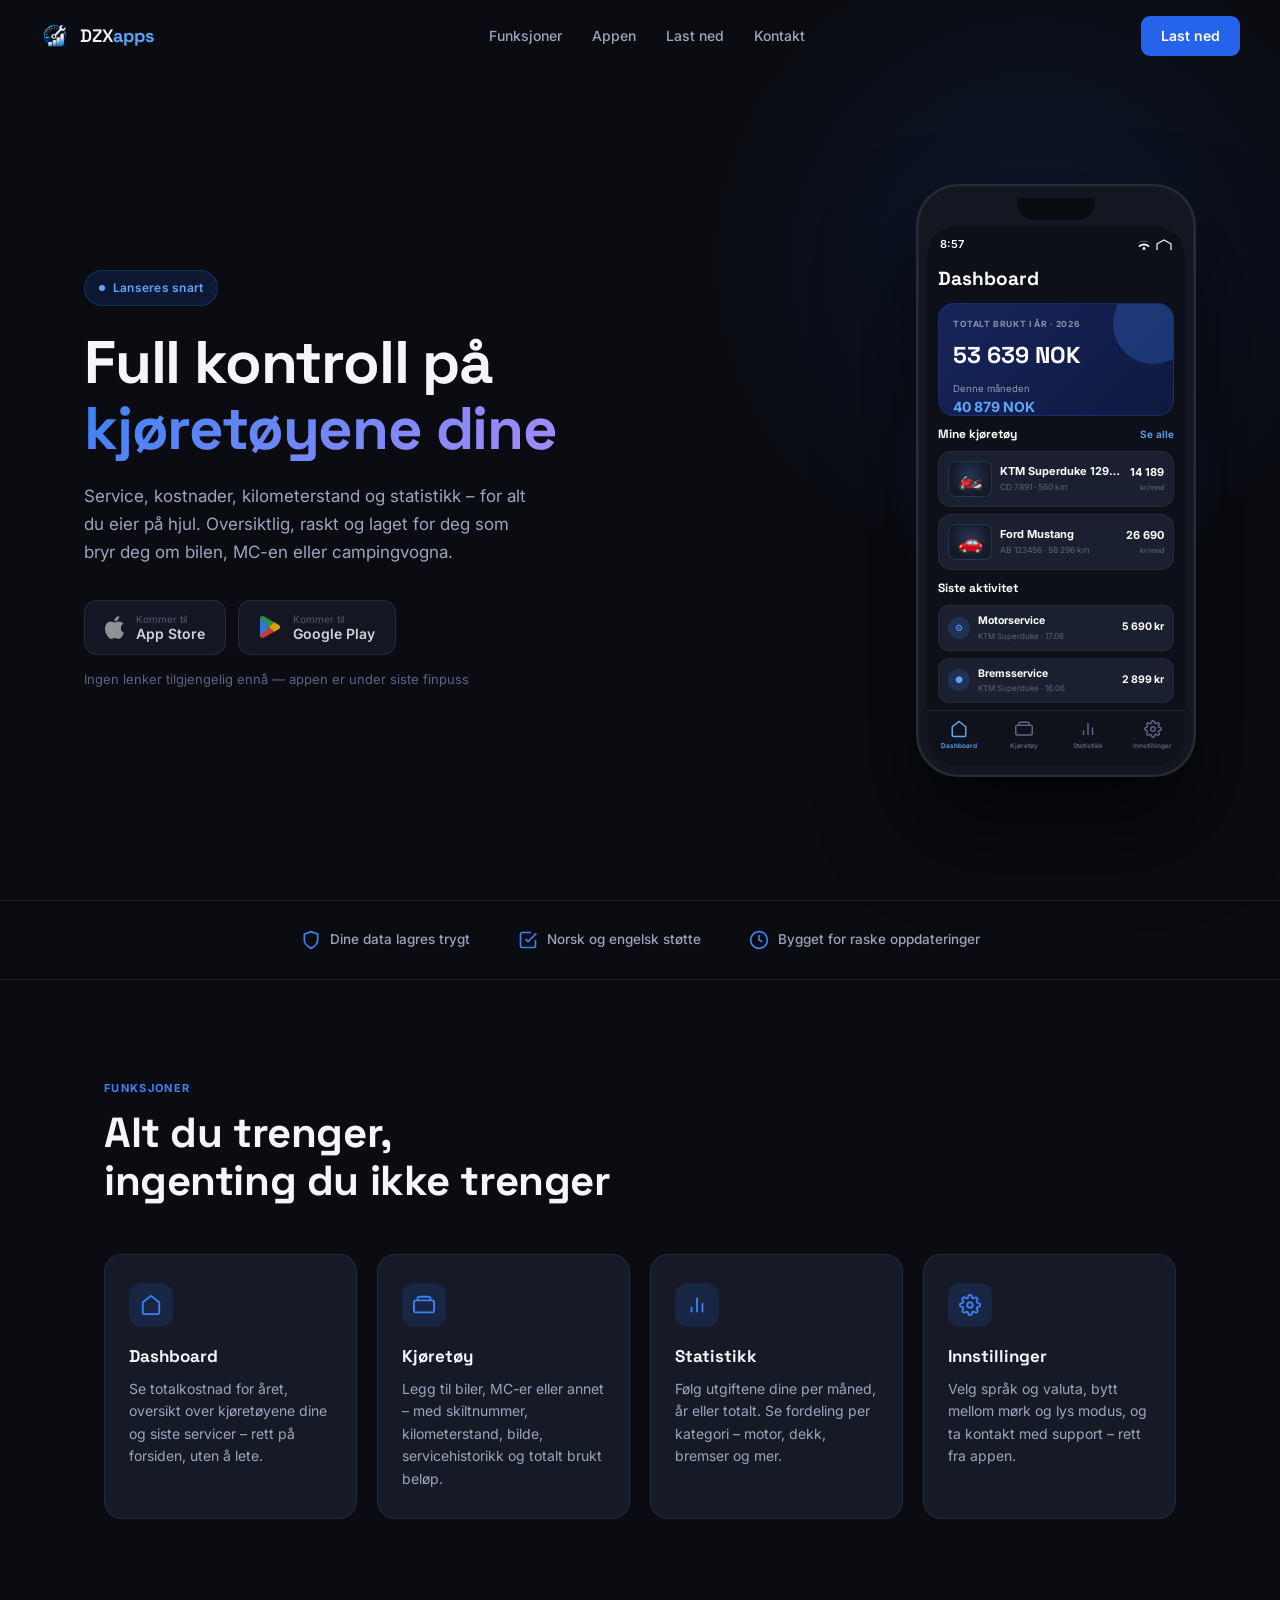
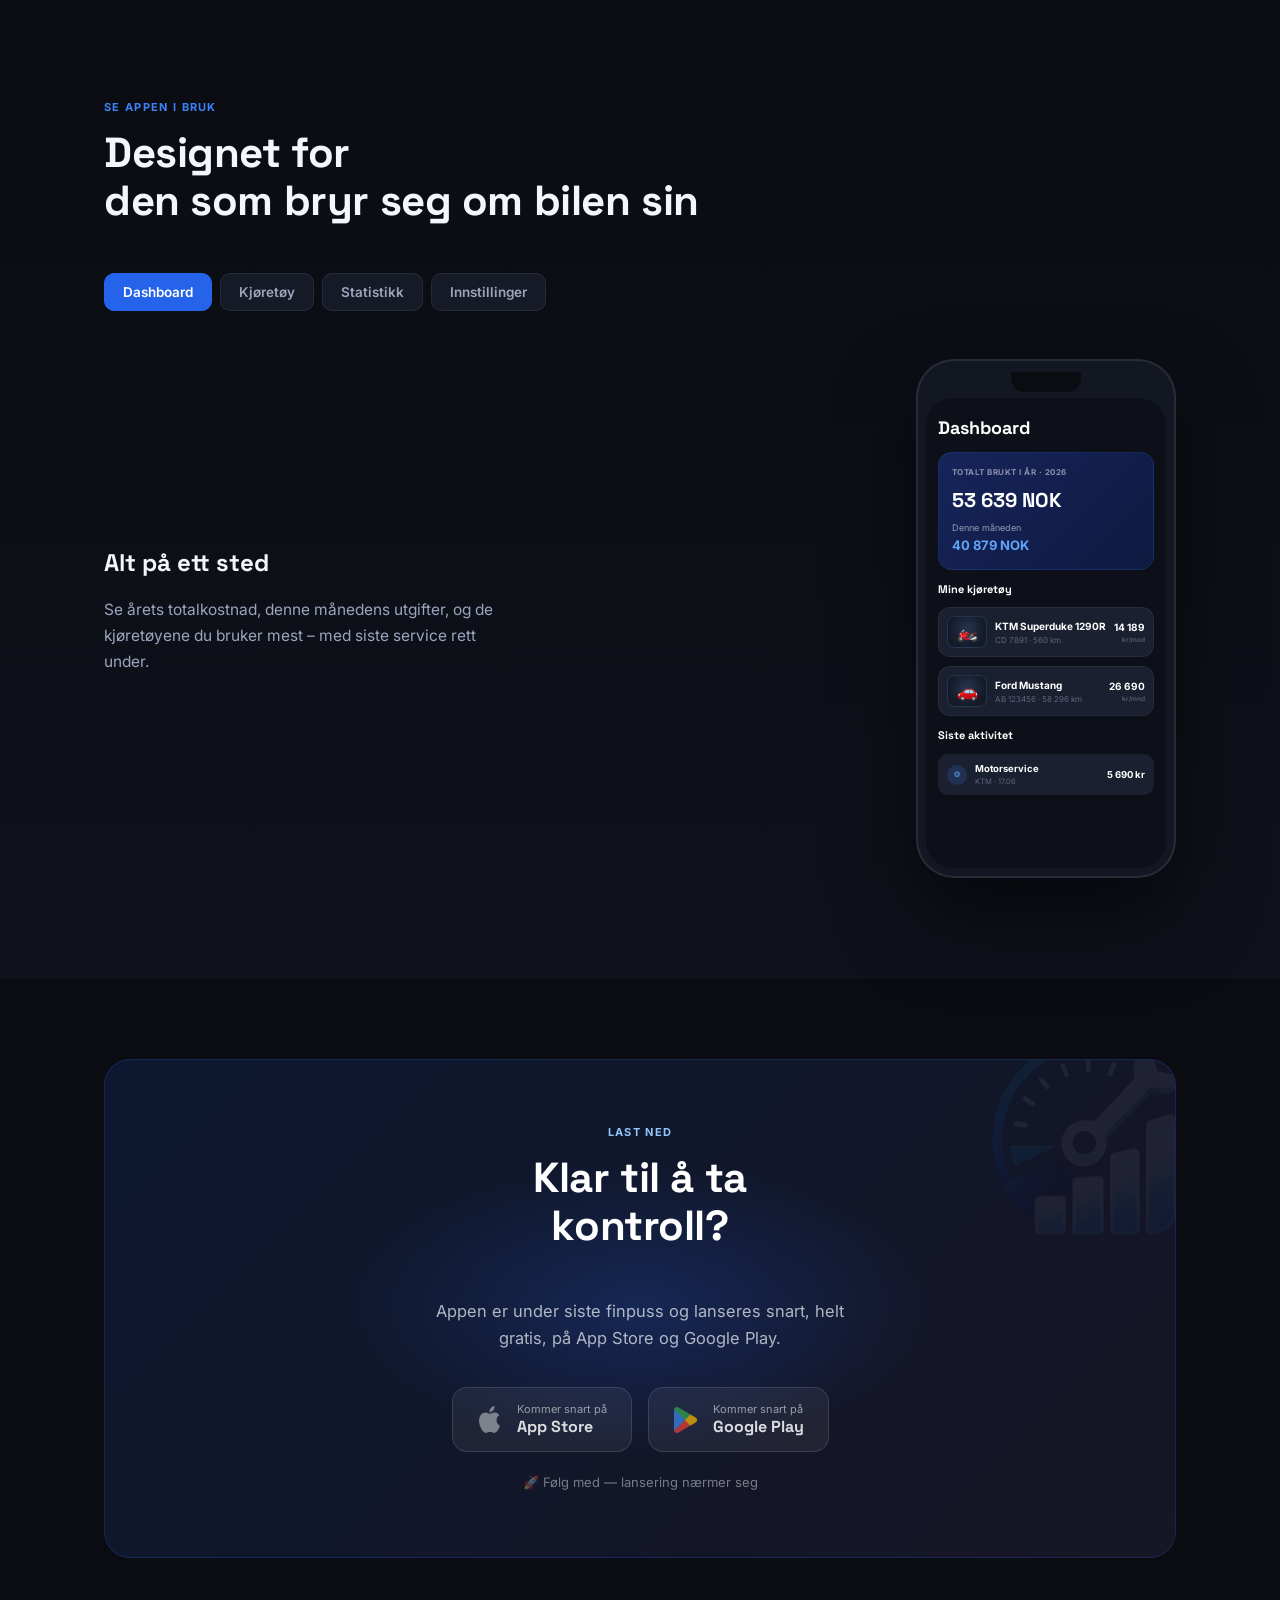
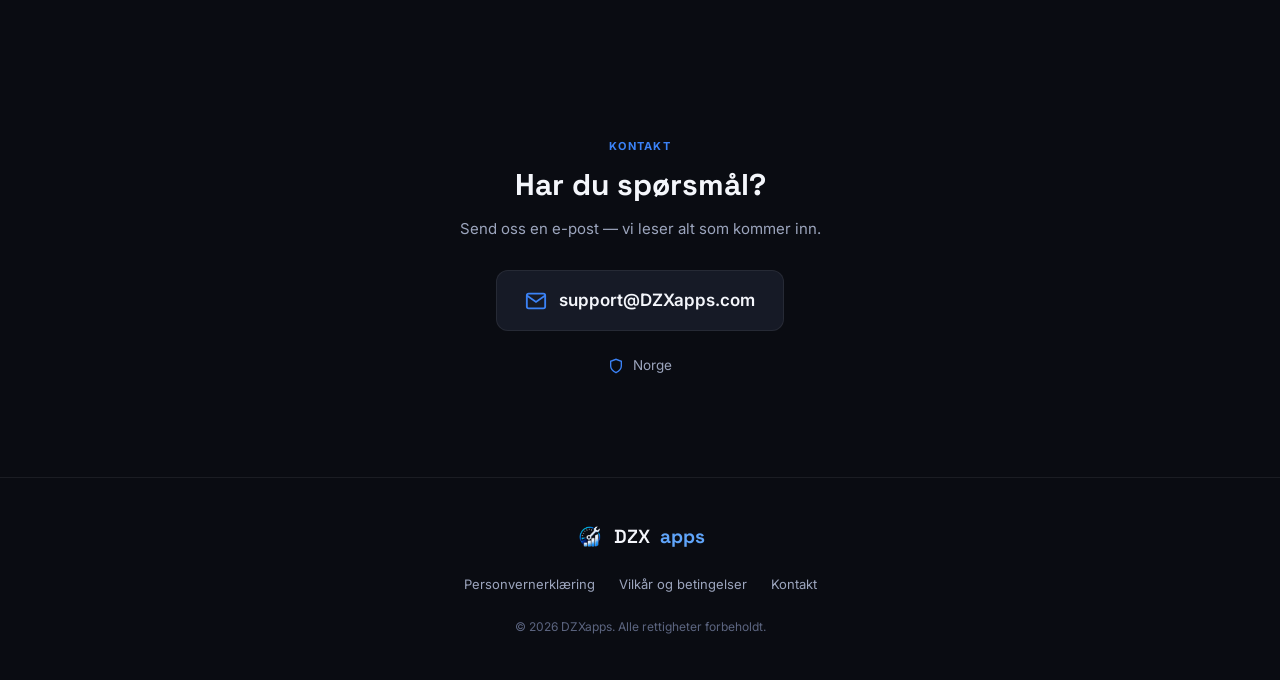
==== commit d7b7a0a3: "Update index.html" ====
--- a/index.html
+++ b/index.html
@@ -98,7 +98,7 @@
                 <div class="app-vehicle-thumb moto"><span class="emoji-icon">🏍️</span></div>
                 <div class="app-vehicle-info">
                   <div class="app-vehicle-name">KTM Superduke 1290R</div>
-                  <div class="app-vehicle-sub">UX 4956 · 560 km</div>
+                  <div class="app-vehicle-sub">CD 7891 · 560 km</div>
                 </div>
                 <div class="app-vehicle-cost">14 189<span>kr/mnd</span></div>
               </div>
@@ -260,7 +260,7 @@
                   <div class="sp-stat-sub-val">40 879 NOK</div>
                 </div>
                 <div class="sp-row-title">Mine kjøretøy</div>
-                <div class="sp-vcard"><div class="sp-thumb moto"><span class="emoji-icon">🏍️</span></div><div class="sp-vinfo"><b>KTM Superduke 1290R</b><span>UX 4956 · 560 km</span></div><div class="sp-vcost">14 189<small>kr/mnd</small></div></div>
+                <div class="sp-vcard"><div class="sp-thumb moto"><span class="emoji-icon">🏍️</span></div><div class="sp-vinfo"><b>KTM Superduke 1290R</b><span>CD 7891 · 560 km</span></div><div class="sp-vcost">14 189<small>kr/mnd</small></div></div>
                 <div class="sp-vcard"><div class="sp-thumb car"><span class="emoji-icon">🚗</span></div><div class="sp-vinfo"><b>Ford Mustang</b><span>AB 123456 · 58 296 km</span></div><div class="sp-vcost">26 690<small>kr/mnd</small></div></div>
                 <div class="sp-row-title">Siste aktivitet</div>
                 <div class="sp-act"><span class="sp-act-dot">⚙</span><div class="sp-act-info"><b>Motorservice</b><span>KTM · 17.06</span></div><b class="sp-act-cost">5 690 kr</b></div>
--- a/style.css
+++ b/style.css
@@ -371,9 +371,9 @@
   display: flex; align-items: center; justify-content: center;
   overflow: hidden;
 }
-.app-vehicle-thumb img { width: 26px; height: 26px; object-fit: contain; }
+.app-vehicle-thumb .emoji-icon { font-size: 20px; line-height: 1; }
 .app-vehicle-thumb.has-photo { background-size: cover; background-position: center; border: none; }
-.app-vehicle-thumb.has-photo img { display: none; }
+.app-vehicle-thumb.has-photo .emoji-icon { display: none; }
 .app-vehicle-info { flex: 1; min-width: 0; }
 .app-vehicle-name { font-size: 11px; font-weight: 700; color: #fff; white-space: nowrap; overflow: hidden; text-overflow: ellipsis; }
 .app-vehicle-sub  { font-size: 8.5px; color: var(--text3); margin-top: 1px; }
@@ -525,9 +525,9 @@
   display: flex; align-items: center; justify-content: center;
   overflow: hidden;
 }
-.sp-thumb img { width: 22px; height: 22px; object-fit: contain; }
+.sp-thumb .emoji-icon { font-size: 17px; line-height: 1; }
 .sp-thumb.has-photo { background-size: cover; background-position: center; border: none; }
-.sp-thumb.has-photo img { display: none; }
+.sp-thumb.has-photo .emoji-icon { display: none; }
 .sp-vinfo { flex: 1; min-width: 0; display: flex; flex-direction: column; }
 .sp-vinfo b { font-size: 10px; color: #fff; white-space: nowrap; overflow: hidden; text-overflow: ellipsis; }
 .sp-vinfo span { font-size: 8px; color: var(--text3); }
@@ -548,9 +548,10 @@
   background: radial-gradient(circle at 50% 45%, rgba(96,165,250,0.14), #10141f 70%);
   display: flex; align-items: center; justify-content: center;
 }
-.sp-vfull-img img { width: 40px; height: 40px; object-fit: contain; }
+.sp-vfull-img .emoji-icon { font-size: 28px; line-height: 1; }
+.sp-vfull-img .emoji-icon.large { font-size: 30px; }
 .sp-vfull-img.has-photo { background-size: cover; background-position: center; }
-.sp-vfull-img.has-photo img { display: none; }
+.sp-vfull-img.has-photo .emoji-icon { display: none; }
 .sp-tag { position: absolute; top: 6px; left: 6px; background: rgba(0,0,0,0.55); color: #fff; font-size: 7px; font-weight: 700; padding: 3px 7px; border-radius: 6px; }
 .sp-vfull-body { padding: 8px 10px; }
 .sp-vfull-top { display: flex; justify-content: space-between; align-items: baseline; }
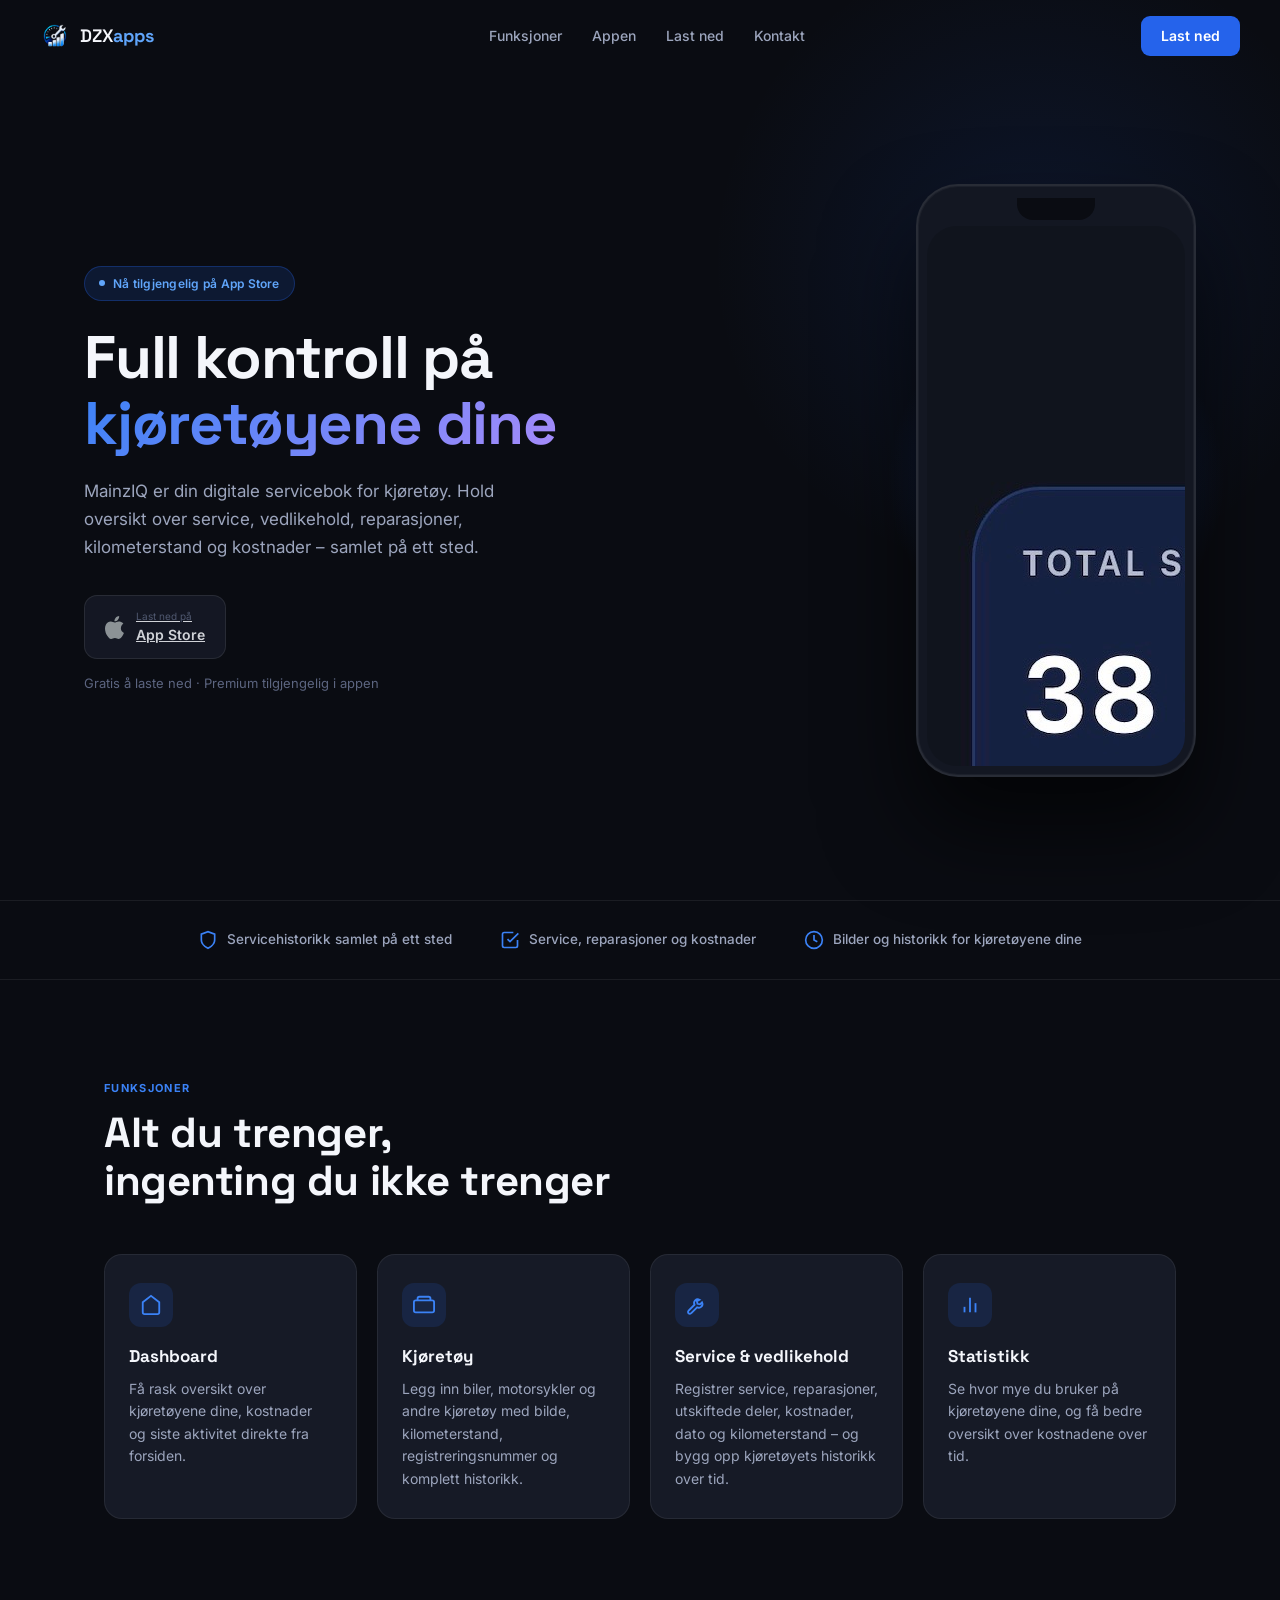
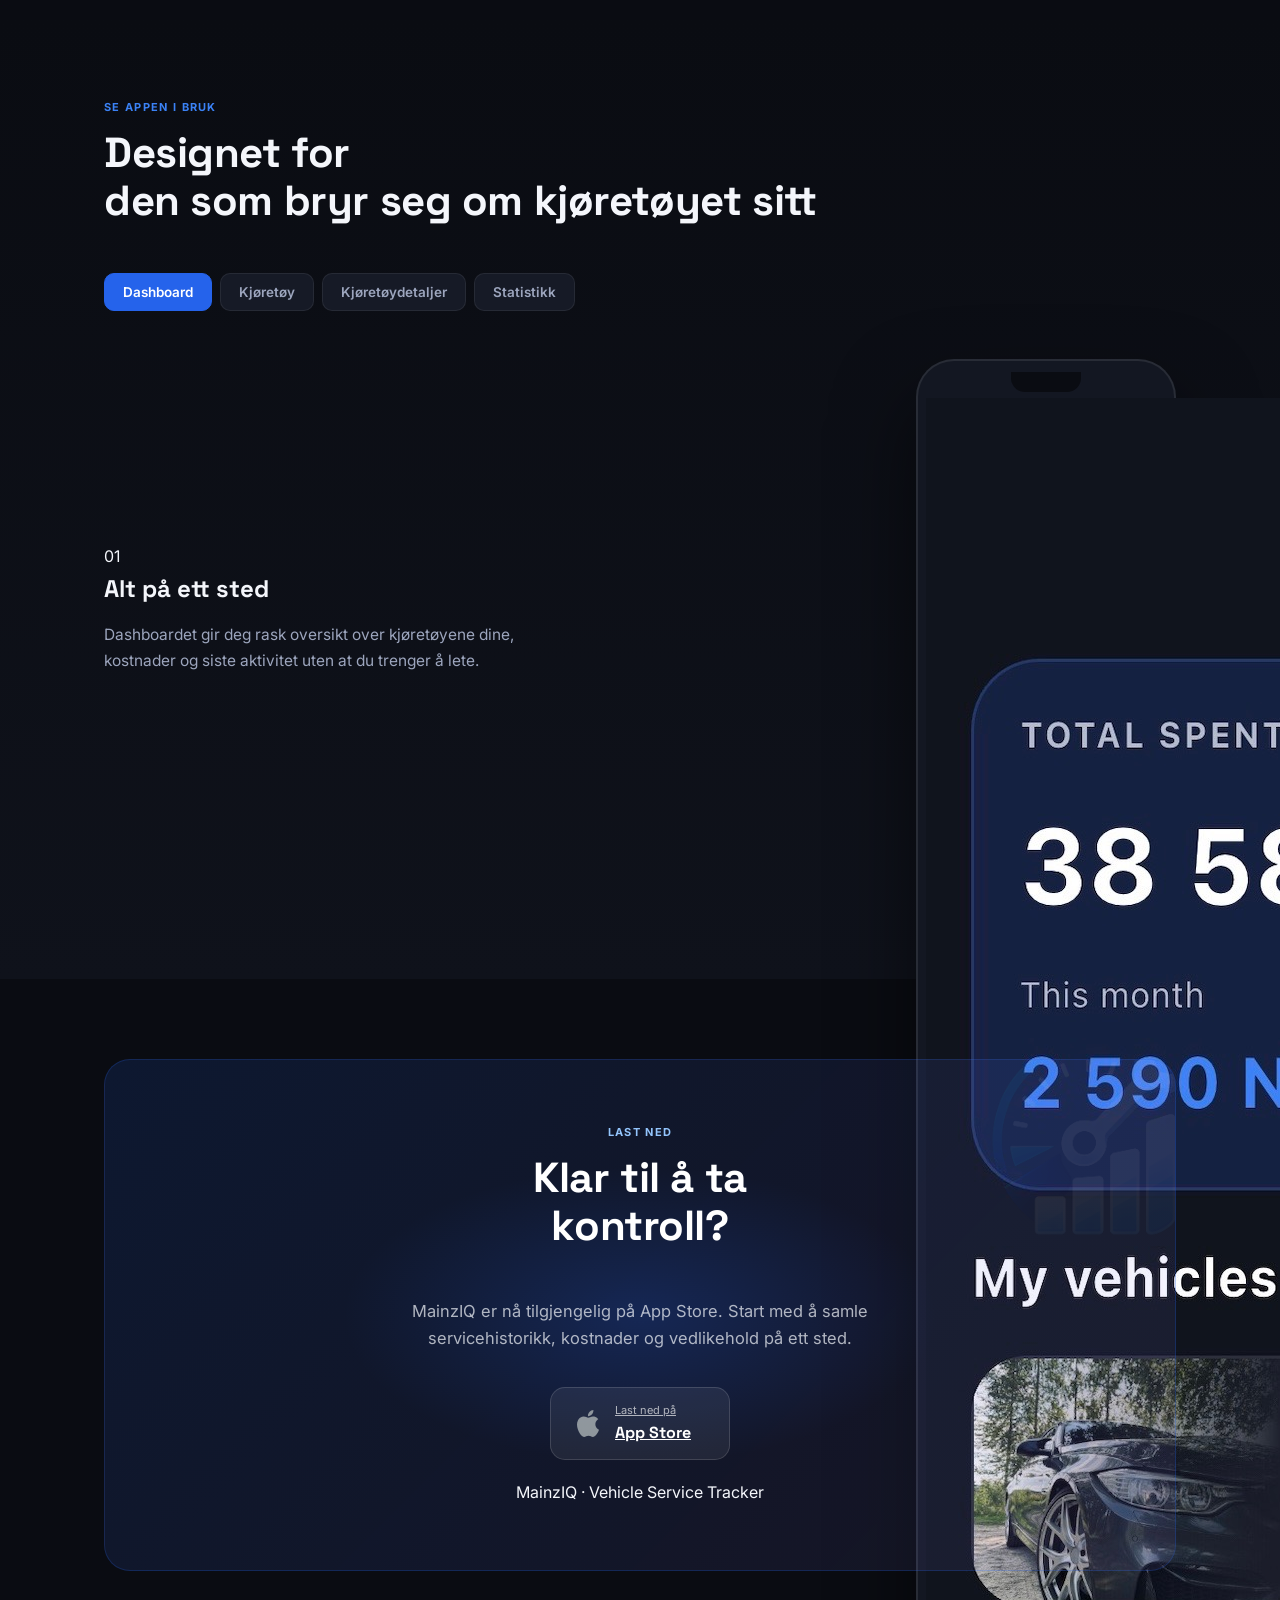
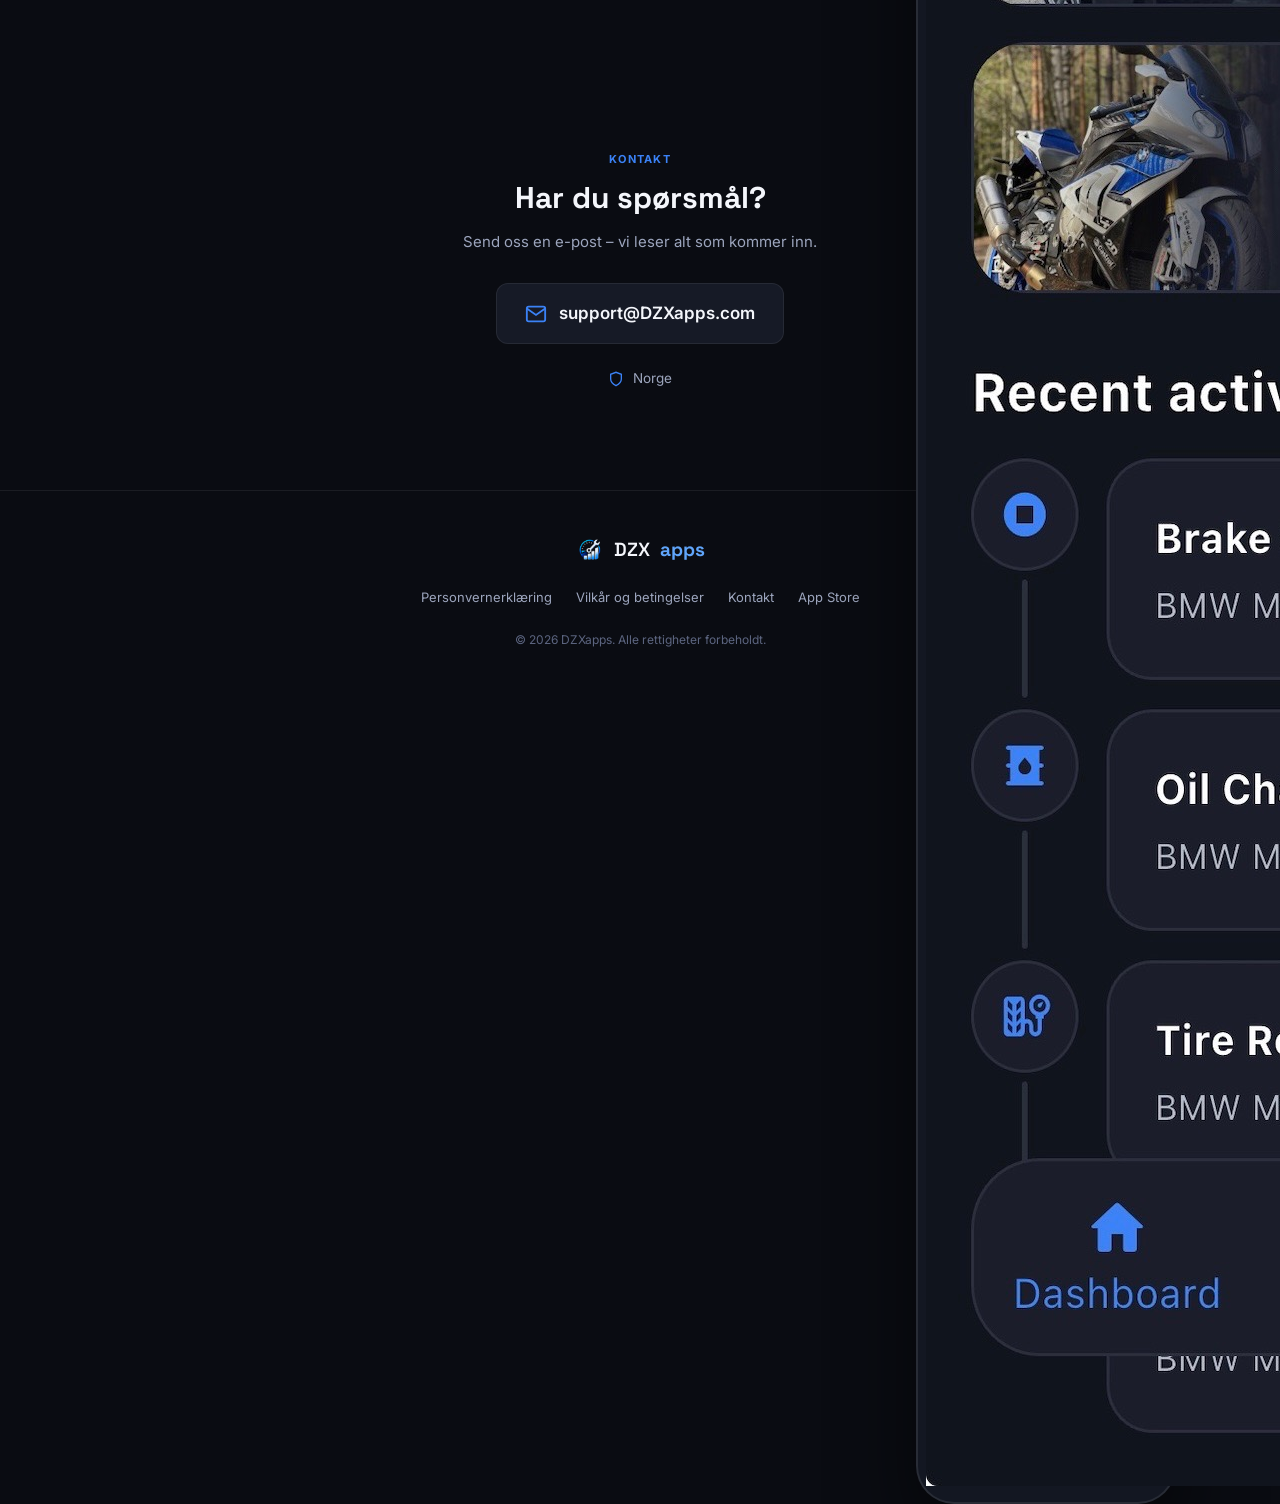
==== commit b1bae854: "removed google play, updated to released and updated images" ====
--- a/index.html
+++ b/index.html
@@ -3,442 +3,909 @@
 <head>
   <meta charset="UTF-8" />
   <meta name="viewport" content="width=device-width, initial-scale=1.0" />
-  <title>DZXapps – Kjøretøy Service & Vedlikehold</title>
-  <meta name="description" content="Hold full kontroll på kjøretøyene dine. Service, kostnader og statistikk – samlet på ett sted." />
+
+  <title>DZXapps – MainzIQ | Digital servicebok for kjøretøy</title>
+
+  <meta
+    name="description"
+    content="MainzIQ er din digitale servicebok for kjøretøy. Hold oversikt over service, vedlikehold, reparasjoner, kilometerstand og kostnader – samlet på ett sted."
+  />
+
+  <meta name="theme-color" content="#0A0C12" />
+
   <link rel="icon" type="image/png" href="assets/logo.png" />
+
   <link rel="preconnect" href="https://fonts.googleapis.com" />
   <link rel="preconnect" href="https://fonts.gstatic.com" crossorigin />
-  <link href="https://fonts.googleapis.com/css2?family=Space+Grotesk:wght@500;600;700&family=Inter:wght@400;500;600;700&display=swap" rel="stylesheet" />
+
+  <link
+    href="https://fonts.googleapis.com/css2?family=Space+Grotesk:wght@500;600;700&family=Inter:wght@400;500;600;700&display=swap"
+    rel="stylesheet"
+  />
+
   <link rel="stylesheet" href="style.css" />
 </head>
+
 <body>
 
-  <!-- NAV -->
+  <!-- =========================================================
+       NAVIGATION
+       ========================================================= -->
+
   <header class="nav" id="nav">
+
     <a href="#top" class="nav-logo">
-      <img src="assets/logo.png" alt="DZXapps" class="nav-logo-img" />
+      <img
+        src="assets/logo.png"
+        alt="DZXapps"
+        class="nav-logo-img"
+      />
       <span>DZX<b>apps</b></span>
     </a>
+
     <nav class="nav-links">
       <a href="#features">Funksjoner</a>
       <a href="#screens">Appen</a>
       <a href="#download">Last ned</a>
       <a href="#contact">Kontakt</a>
     </nav>
-    <a href="#download" class="nav-cta">Last ned</a>
-    <button class="nav-burger" id="navBurger" aria-label="Meny">
-      <span></span><span></span><span></span>
+
+    <a
+      href="https://apps.apple.com/no/app/mainziq/id6797976048?l=nb"
+      class="nav-cta"
+      target="_blank"
+      rel="noopener noreferrer"
+    >
+      Last ned
+    </a>
+
+    <button
+      class="nav-burger"
+      id="navBurger"
+      aria-label="Åpne meny"
+      aria-expanded="false"
+    >
+      <span></span>
+      <span></span>
+      <span></span>
     </button>
+
   </header>
 
-  <!-- MOBILE MENU -->
+
+  <!-- =========================================================
+       MOBILE MENU
+       ========================================================= -->
+
   <div class="mobile-menu" id="mobileMenu">
+
     <a href="#features">Funksjoner</a>
     <a href="#screens">Appen</a>
     <a href="#download">Last ned</a>
     <a href="#contact">Kontakt</a>
+
+    <a
+      href="https://apps.apple.com/no/app/mainziq/id6797976048?l=nb"
+      class="mobile-download-link"
+      target="_blank"
+      rel="noopener noreferrer"
+    >
+      Last ned på App Store
+    </a>
+
   </div>
 
-  <!-- HERO -->
+
+  <!-- =========================================================
+       HERO
+       ========================================================= -->
+
   <section class="hero" id="top">
+
     <div class="hero-bg-glow"></div>
+
     <div class="hero-content">
+
       <div class="hero-badge">
         <span class="dot"></span>
-        Lanseres snart
-      </div>
-      <h1 class="hero-title">Full kontroll på<br/><span class="gradient-text">kjøretøyene dine</span></h1>
-      <p class="hero-sub">Service, kostnader, kilometerstand og statistikk – for alt du eier på hjul. Oversiktlig, raskt og laget for deg som bryr deg om bilen, MC-en eller campingvogna.</p>
+        Nå tilgjengelig på App Store
+      </div>
+
+      <h1 class="hero-title">
+        Full kontroll på<br />
+        <span class="gradient-text">kjøretøyene dine</span>
+      </h1>
+
+      <p class="hero-sub">
+        MainzIQ er din digitale servicebok for kjøretøy.
+        Hold oversikt over service, vedlikehold, reparasjoner,
+        kilometerstand og kostnader – samlet på ett sted.
+      </p>
+
       <div class="hero-buttons">
-        <button class="store-btn-hero disabled" disabled>
-          <img src="assets/apple_logo.svg" alt="" class="store-icon apple" />
+
+        <a
+          href="https://apps.apple.com/no/app/mainziq/id6797976048?l=nb"
+          class="store-btn-hero"
+          target="_blank"
+          rel="noopener noreferrer"
+          aria-label="Last ned MainzIQ fra App Store"
+        >
+          <img
+            src="assets/apple_logo.svg"
+            alt=""
+            class="store-icon apple"
+          />
+
           <div class="store-btn-text">
-            <span>Kommer til</span>
+            <span>Last ned på</span>
             <strong>App Store</strong>
           </div>
+        </a>
+
+      </div>
+
+      <p class="hero-note">
+        Gratis å laste ned · Premium tilgjengelig i appen
+      </p>
+
+    </div>
+
+
+    <!-- =====================================================
+         HERO PHONE
+         ===================================================== -->
+
+    <div class="hero-visual">
+
+      <div class="phone-glow"></div>
+
+      <div class="phone-mockup">
+
+        <div class="phone-frame">
+
+          <div class="phone-notch"></div>
+
+          <div class="phone-screen image-phone-screen">
+            <img
+              src="assets/Dashboard.jpeg"
+              alt="MainzIQ Dashboard"
+              class="hero-app-image"
+            />
+          </div>
+
+        </div>
+
+      </div>
+
+    </div>
+
+  </section>
+
+
+  <!-- =========================================================
+       TRUST STRIP
+       ========================================================= -->
+
+  <section class="trust-strip">
+
+    <div class="container trust-inner">
+
+      <div class="trust-item">
+
+        <svg
+          width="20"
+          height="20"
+          viewBox="0 0 24 24"
+          fill="none"
+          stroke="currentColor"
+          stroke-width="2"
+        >
+          <path d="M12 22s8-4 8-10V5l-8-3-8 3v7c0 6 8 10 8 10z"/>
+        </svg>
+
+        Servicehistorikk samlet på ett sted
+
+      </div>
+
+
+      <div class="trust-item">
+
+        <svg
+          width="20"
+          height="20"
+          viewBox="0 0 24 24"
+          fill="none"
+          stroke="currentColor"
+          stroke-width="2"
+        >
+          <path d="M9 11l3 3L22 4"/>
+          <path d="M21 12v7a2 2 0 0 1-2 2H5a2 2 0 0 1-2-2V5a2 2 0 0 1 2-2h11"/>
+        </svg>
+
+        Service, reparasjoner og kostnader
+
+      </div>
+
+
+      <div class="trust-item">
+
+        <svg
+          width="20"
+          height="20"
+          viewBox="0 0 24 24"
+          fill="none"
+          stroke="currentColor"
+          stroke-width="2"
+        >
+          <circle cx="12" cy="12" r="10"/>
+          <path d="M12 6v6l4 2"/>
+        </svg>
+
+        Bilder og historikk for kjøretøyene dine
+
+      </div>
+
+    </div>
+
+  </section>
+
+
+  <!-- =========================================================
+       FEATURES
+       ========================================================= -->
+
+  <section class="features" id="features">
+
+    <div class="container">
+
+      <div class="section-eyebrow">
+        Funksjoner
+      </div>
+
+      <h2 class="section-title">
+        Alt du trenger,<br />
+        ingenting du ikke trenger
+      </h2>
+
+
+      <div class="features-grid">
+
+
+        <!-- Dashboard -->
+
+        <div class="feature-card reveal">
+
+          <div class="feature-icon">
+
+            <svg
+              width="22"
+              height="22"
+              fill="none"
+              stroke="currentColor"
+              stroke-width="2"
+              viewBox="0 0 24 24"
+            >
+              <path d="M3 9l9-7 9 7v11a2 2 0 0 1-2 2H5a2 2 0 0 1-2-2z"/>
+            </svg>
+
+          </div>
+
+          <h3>Dashboard</h3>
+
+          <p>
+            Få rask oversikt over kjøretøyene dine,
+            kostnader og siste aktivitet direkte fra
+            forsiden.
+          </p>
+
+        </div>
+
+
+        <!-- Vehicles -->
+
+        <div class="feature-card reveal">
+
+          <div class="feature-icon">
+
+            <svg
+              width="22"
+              height="22"
+              fill="none"
+              stroke="currentColor"
+              stroke-width="2"
+              viewBox="0 0 24 24"
+            >
+              <rect x="1" y="7" width="22" height="13" rx="2"/>
+              <path d="M5 7V5a2 2 0 0 1 2-2h10a2 2 0 0 1 2 2v2"/>
+            </svg>
+
+          </div>
+
+          <h3>Kjøretøy</h3>
+
+          <p>
+            Legg inn biler, motorsykler og andre kjøretøy
+            med bilde, kilometerstand, registreringsnummer
+            og komplett historikk.
+          </p>
+
+        </div>
+
+
+        <!-- Service -->
+
+        <div class="feature-card reveal">
+
+          <div class="feature-icon">
+
+            <svg
+              width="22"
+              height="22"
+              fill="none"
+              stroke="currentColor"
+              stroke-width="2"
+              viewBox="0 0 24 24"
+            >
+              <path d="M14.7 6.3a4 4 0 0 0-5.4 5.4L3 18a2 2 0 1 0 2.8 2.8l6.3-6.3a4 4 0 0 0 5.4-5.4l-2.2 2.2-2.8-.6-.6-2.8z"/>
+            </svg>
+
+          </div>
+
+          <h3>Service & vedlikehold</h3>
+
+          <p>
+            Registrer service, reparasjoner, utskiftede deler,
+            kostnader, dato og kilometerstand – og bygg opp
+            kjøretøyets historikk over tid.
+          </p>
+
+        </div>
+
+
+        <!-- Statistics -->
+
+        <div class="feature-card reveal">
+
+          <div class="feature-icon">
+
+            <svg
+              width="22"
+              height="22"
+              fill="none"
+              stroke="currentColor"
+              stroke-width="2"
+              viewBox="0 0 24 24"
+            >
+              <line x1="18" y1="20" x2="18" y2="10"/>
+              <line x1="12" y1="20" x2="12" y2="4"/>
+              <line x1="6" y1="20" x2="6" y2="14"/>
+            </svg>
+
+          </div>
+
+          <h3>Statistikk</h3>
+
+          <p>
+            Se hvor mye du bruker på kjøretøyene dine,
+            og få bedre oversikt over kostnadene over tid.
+          </p>
+
+        </div>
+
+
+      </div>
+
+    </div>
+
+  </section>
+
+
+  <!-- =========================================================
+       SCREEN SHOWCASE
+       ========================================================= -->
+
+  <section class="screens" id="screens">
+
+    <div class="container">
+
+      <div class="section-eyebrow">
+        Se appen i bruk
+      </div>
+
+      <h2 class="section-title">
+        Designet for<br />
+        den som bryr seg om kjøretøyet sitt
+      </h2>
+
+
+      <!-- SCREEN TABS -->
+
+      <div class="screens-tabs">
+
+        <button
+          class="screen-tab active"
+          data-screen="dashboard"
+        >
+          Dashboard
         </button>
-        <button class="store-btn-hero disabled" disabled>
-          <img src="assets/Google_play_logo.png" alt="" class="store-icon" />
-          <div class="store-btn-text">
-            <span>Kommer til</span>
-            <strong>Google Play</strong>
-          </div>
+
+        <button
+          class="screen-tab"
+          data-screen="vehicles"
+        >
+          Kjøretøy
         </button>
-      </div>
-      <p class="hero-note">Ingen lenker tilgjengelig ennå — appen er under siste finpuss</p>
+
+        <button
+          class="screen-tab"
+          data-screen="vehicle-detail"
+        >
+          Kjøretøydetaljer
+        </button>
+
+        <button
+          class="screen-tab"
+          data-screen="stats"
+        >
+          Statistikk
+        </button>
+
+      </div>
+
+
+      <!-- SCREEN DISPLAY -->
+
+      <div class="screens-display">
+
+
+        <!-- TEXT -->
+
+        <div class="screen-text-block">
+
+
+          <div
+            class="screen-text active"
+            data-screen="dashboard"
+          >
+
+            <div class="screen-text-number">
+              01
+            </div>
+
+            <h3>
+              Alt på ett sted
+            </h3>
+
+            <p>
+              Dashboardet gir deg rask oversikt over
+              kjøretøyene dine, kostnader og siste
+              aktivitet uten at du trenger å lete.
+            </p>
+
+          </div>
+
+
+          <div
+            class="screen-text"
+            data-screen="vehicles"
+          >
+
+            <div class="screen-text-number">
+              02
+            </div>
+
+            <h3>
+              Alle kjøretøyene dine
+            </h3>
+
+            <p>
+              Hold oversikt over alle kjøretøyene dine
+              på ett sted. Se bilde, kilometerstand og
+              grunnleggende informasjon direkte i oversikten.
+            </p>
+
+          </div>
+
+
+          <div
+            class="screen-text"
+            data-screen="vehicle-detail"
+          >
+
+            <div class="screen-text-number">
+              03
+            </div>
+
+            <h3>
+              Full historikk
+            </h3>
+
+            <p>
+              Gå inn på hvert enkelt kjøretøy og få oversikt
+              over service, reparasjoner, kostnader,
+              kilometerstand og historikken som er registrert.
+            </p>
+
+          </div>
+
+
+          <div
+            class="screen-text"
+            data-screen="stats"
+          >
+
+            <div class="screen-text-number">
+              04
+            </div>
+
+            <h3>
+              Se hvor pengene går
+            </h3>
+
+            <p>
+              Statistikken gjør det enkelt å se hvor mye
+              du bruker på kjøretøyene dine og hvordan
+              kostnadene fordeler seg over tid.
+            </p>
+
+          </div>
+
+
+        </div>
+
+
+        <!-- PHONE -->
+
+        <div class="screen-phone-wrap">
+
+
+          <!-- Dashboard -->
+
+          <div
+            class="screen-phone active"
+            data-screen="dashboard"
+          >
+
+            <div class="sp-frame">
+
+              <div class="sp-notch"></div>
+
+              <div class="sp-image-wrap">
+
+                <img
+                  src="assets/Dashboard.jpeg"
+                  alt="MainzIQ Dashboard"
+                  class="app-screen-image"
+                  loading="lazy"
+                />
+
+              </div>
+
+            </div>
+
+          </div>
+
+
+          <!-- Vehicles -->
+
+          <div
+            class="screen-phone"
+            data-screen="vehicles"
+          >
+
+            <div class="sp-frame">
+
+              <div class="sp-notch"></div>
+
+              <div class="sp-image-wrap">
+
+                <img
+                  src="assets/Vehicle_screen.jpeg"
+                  alt="MainzIQ kjøretøyoversikt"
+                  class="app-screen-image"
+                  loading="lazy"
+                />
+
+              </div>
+
+            </div>
+
+          </div>
+
+
+          <!-- Vehicle detail -->
+
+          <div
+            class="screen-phone"
+            data-screen="vehicle-detail"
+          >
+
+            <div class="sp-frame">
+
+              <div class="sp-notch"></div>
+
+              <div class="sp-image-wrap">
+
+                <img
+                  src="assets/Vehicle_detail_screen.jpeg"
+                  alt="MainzIQ kjøretøydetaljer"
+                  class="app-screen-image"
+                  loading="lazy"
+                />
+
+              </div>
+
+            </div>
+
+          </div>
+
+
+          <!-- Statistics -->
+
+          <div
+            class="screen-phone"
+            data-screen="stats"
+          >
+
+            <div class="sp-frame">
+
+              <div class="sp-notch"></div>
+
+              <div class="sp-image-wrap">
+
+                <img
+                  src="assets/statistics_screen.jpeg"
+                  alt="MainzIQ statistikk"
+                  class="app-screen-image"
+                  loading="lazy"
+                />
+
+              </div>
+
+            </div>
+
+          </div>
+
+
+        </div>
+
+      </div>
+
     </div>
 
-    <div class="hero-visual">
-      <div class="phone-glow"></div>
-      <div class="phone-mockup">
-        <div class="phone-frame">
-          <div class="phone-notch"></div>
-          <div class="phone-screen">
-            <div class="app-preview">
-              <div class="app-statusbar">
-                <span>8:57</span>
-                <div class="app-statusbar-icons">
-                  <svg width="14" height="11" viewBox="0 0 14 11" fill="none"><path d="M7 11C7.8 11 8.5 10.3 8.5 9.5C8.5 8.7 7.8 8 7 8C6.2 8 5.5 8.7 5.5 9.5C5.5 10.3 6.2 11 7 11Z" fill="white"/><path d="M7 6.5C8.7 6.5 10.2 7.2 11.3 8.3L12.7 6.9C11.2 5.4 9.2 4.5 7 4.5C4.8 4.5 2.8 5.4 1.3 6.9L2.7 8.3C3.8 7.2 5.3 6.5 7 6.5Z" fill="white"/><path d="M7 2.5C9.8 2.5 12.4 3.6 14.2 5.5L12.8 4.1C11.3 2.6 9.3 1.7 7 1.7C4.7 1.7 2.7 2.6 1.2 4.1L0 5.5C1.6 3.6 4.2 2.5 7 2.5Z" fill="white" opacity="0.5"/></svg>
-                  <svg width="16" height="11" viewBox="0 0 16 11" fill="none"><path d="M1 11V5L8 1L15 5V11" stroke="white" stroke-width="1.3" fill="none"/></svg>
-                </div>
+  </section>
+
+
+  <!-- =========================================================
+       DOWNLOAD
+       ========================================================= -->
+
+  <section class="download" id="download">
+
+    <div class="container">
+
+      <div class="download-card">
+
+        <div class="download-glow"></div>
+
+        <img
+          src="assets/logo.png"
+          alt=""
+          class="download-logo-bg"
+        />
+
+        <div class="download-content">
+
+          <div
+            class="section-eyebrow"
+            style="color:#93C5FD;"
+          >
+            Last ned
+          </div>
+
+          <h2
+            class="section-title"
+            style="color:#fff;"
+          >
+            Klar til å ta<br />
+            kontroll?
+          </h2>
+
+          <p class="download-sub">
+            MainzIQ er nå tilgjengelig på App Store.
+            Start med å samle servicehistorikk,
+            kostnader og vedlikehold på ett sted.
+          </p>
+
+
+          <div class="download-buttons">
+
+            <a
+              href="https://apps.apple.com/no/app/mainziq/id6797976048?l=nb"
+              class="store-btn"
+              target="_blank"
+              rel="noopener noreferrer"
+              aria-label="Last ned MainzIQ på App Store"
+            >
+
+              <div class="store-btn-icon">
+
+                <img
+                  src="assets/apple_logo.svg"
+                  alt=""
+                  class="store-icon apple"
+                />
+
               </div>
-              <div class="app-header-row">Dashboard</div>
-              <div class="app-card-main">
-                <div class="app-card-glow"></div>
-                <div class="app-label">TOTALT BRUKT I ÅR · 2026</div>
-                <div class="app-amount">53 639 NOK</div>
-                <div class="app-sub-label">Denne måneden</div>
-                <div class="app-sub-amount">40 879 NOK</div>
+
+              <div class="store-btn-text">
+
+                <span class="store-btn-small">
+                  Last ned på
+                </span>
+
+                <span class="store-btn-big">
+                  App Store
+                </span>
+
               </div>
-              <div class="app-section-title-row">
-                <span>Mine kjøretøy</span>
-                <span class="app-see-all">Se alle</span>
-              </div>
-              <div class="app-vehicle-card">
-                <div class="app-vehicle-thumb moto"><span class="emoji-icon">🏍️</span></div>
-                <div class="app-vehicle-info">
-                  <div class="app-vehicle-name">KTM Superduke 1290R</div>
-                  <div class="app-vehicle-sub">CD 7891 · 560 km</div>
-                </div>
-                <div class="app-vehicle-cost">14 189<span>kr/mnd</span></div>
-              </div>
-              <div class="app-vehicle-card">
-                <div class="app-vehicle-thumb car"><span class="emoji-icon">🚗</span></div>
-                <div class="app-vehicle-info">
-                  <div class="app-vehicle-name">Ford Mustang</div>
-                  <div class="app-vehicle-sub">AB 123456 · 58 296 km</div>
-                </div>
-                <div class="app-vehicle-cost">26 690<span>kr/mnd</span></div>
-              </div>
-              <div class="app-section-title-row"><span>Siste aktivitet</span></div>
-              <div class="app-activity">
-                <span class="app-activity-dot blue">⚙</span>
-                <div class="app-activity-mid">
-                  <div class="app-activity-name">Motorservice</div>
-                  <div class="app-activity-meta">KTM Superduke · 17.06</div>
-                </div>
-                <div class="app-activity-cost">5 690 kr</div>
-              </div>
-              <div class="app-activity">
-                <span class="app-activity-dot blue">●</span>
-                <div class="app-activity-mid">
-                  <div class="app-activity-name">Bremsservice</div>
-                  <div class="app-activity-meta">KTM Superduke · 16.06</div>
-                </div>
-                <div class="app-activity-cost">2 899 kr</div>
-              </div>
-              <div class="app-tabbar">
-                <div class="app-tab active">
-                  <svg width="18" height="18" viewBox="0 0 24 24" fill="none" stroke="currentColor" stroke-width="2"><path d="M3 9l9-7 9 7v11a2 2 0 0 1-2 2H5a2 2 0 0 1-2-2z"/></svg>
-                  <span>Dashboard</span>
-                </div>
-                <div class="app-tab">
-                  <svg width="18" height="18" viewBox="0 0 24 24" fill="none" stroke="currentColor" stroke-width="2"><rect x="1" y="7" width="22" height="13" rx="2"/><path d="M5 7V5a2 2 0 0 1 2-2h10a2 2 0 0 1 2 2v2"/></svg>
-                  <span>Kjøretøy</span>
-                </div>
-                <div class="app-tab">
-                  <svg width="18" height="18" viewBox="0 0 24 24" fill="none" stroke="currentColor" stroke-width="2"><line x1="18" y1="20" x2="18" y2="10"/><line x1="12" y1="20" x2="12" y2="4"/><line x1="6" y1="20" x2="6" y2="14"/></svg>
-                  <span>Statistikk</span>
-                </div>
-                <div class="app-tab">
-                  <svg width="18" height="18" viewBox="0 0 24 24" fill="none" stroke="currentColor" stroke-width="2"><circle cx="12" cy="12" r="3"/><path d="M19.4 15a1.65 1.65 0 0 0 .33 1.82l.06.06a2 2 0 1 1-2.83 2.83l-.06-.06a1.65 1.65 0 0 0-1.82-.33 1.65 1.65 0 0 0-1 1.51V21a2 2 0 1 1-4 0v-.09A1.65 1.65 0 0 0 9 19.4a1.65 1.65 0 0 0-1.82.33l-.06.06a2 2 0 1 1-2.83-2.83l.06-.06a1.65 1.65 0 0 0 .33-1.82 1.65 1.65 0 0 0-1.51-1H3a2 2 0 1 1 0-4h.09A1.65 1.65 0 0 0 4.6 9a1.65 1.65 0 0 0-.33-1.82l-.06-.06a2 2 0 1 1 2.83-2.83l.06.06a1.65 1.65 0 0 0 1.82.33H9a1.65 1.65 0 0 0 1-1.51V3a2 2 0 1 1 4 0v.09a1.65 1.65 0 0 0 1 1.51 1.65 1.65 0 0 0 1.82-.33l.06-.06a2 2 0 1 1 2.83 2.83l-.06.06a1.65 1.65 0 0 0-.33 1.82V9a1.65 1.65 0 0 0 1.51 1H21a2 2 0 1 1 0 4h-.09a1.65 1.65 0 0 0-1.51 1z"/></svg>
-                  <span>Innstillinger</span>
-                </div>
-              </div>
-            </div>
-          </div>
+
+            </a>
+
+          </div>
+
+
+          <p class="download-note">
+            MainzIQ · Vehicle Service Tracker
+          </p>
+
         </div>
-      </div>
+
+      </div>
+
     </div>
+
   </section>
 
-  <!-- TRUST STRIP -->
-  <section class="trust-strip">
-    <div class="container trust-inner">
-      <div class="trust-item">
-        <svg width="20" height="20" viewBox="0 0 24 24" fill="none" stroke="currentColor" stroke-width="2"><path d="M12 22s8-4 8-10V5l-8-3-8 3v7c0 6 8 10 8 10z"/></svg>
-        Dine data lagres trygt
-      </div>
-      <div class="trust-item">
-        <svg width="20" height="20" viewBox="0 0 24 24" fill="none" stroke="currentColor" stroke-width="2"><path d="M9 11l3 3L22 4"/><path d="M21 12v7a2 2 0 0 1-2 2H5a2 2 0 0 1-2-2V5a2 2 0 0 1 2-2h11"/></svg>
-        Norsk og engelsk støtte
-      </div>
-      <div class="trust-item">
-        <svg width="20" height="20" viewBox="0 0 24 24" fill="none" stroke="currentColor" stroke-width="2"><circle cx="12" cy="12" r="10"/><path d="M12 6v6l4 2"/></svg>
-        Bygget for raske oppdateringer
-      </div>
+
+  <!-- =========================================================
+       CONTACT
+       ========================================================= -->
+
+  <section class="contact" id="contact">
+
+    <div class="container contact-centered">
+
+      <div class="section-eyebrow">
+        Kontakt
+      </div>
+
+      <h2 class="section-title-sm">
+        Har du spørsmål?
+      </h2>
+
+      <p class="contact-text centered">
+        Send oss en e-post – vi leser alt som kommer inn.
+      </p>
+
+      <a
+        href="mailto:support@DZXapps.com"
+        class="contact-email-card"
+      >
+
+        <svg
+          width="22"
+          height="22"
+          viewBox="0 0 24 24"
+          fill="none"
+          stroke="currentColor"
+          stroke-width="2"
+        >
+          <rect
+            x="2"
+            y="4"
+            width="20"
+            height="16"
+            rx="2"
+          />
+          <path d="M22 6l-10 7L2 6"/>
+        </svg>
+
+        support@DZXapps.com
+
+      </a>
+
+
+      <div class="contact-meta centered">
+
+        <div class="contact-meta-item">
+
+          <svg
+            width="16"
+            height="16"
+            viewBox="0 0 24 24"
+            fill="none"
+            stroke="currentColor"
+            stroke-width="2"
+          >
+            <path d="M12 22s8-4 8-10V5l-8-3-8 3v7c0 6 8 10 8 10z"/>
+          </svg>
+
+          Norge
+
+        </div>
+
+      </div>
+
     </div>
+
   </section>
 
-  <!-- FEATURES -->
-  <section class="features" id="features">
-    <div class="container">
-      <div class="section-eyebrow">Funksjoner</div>
-      <h2 class="section-title">Alt du trenger,<br/>ingenting du ikke trenger</h2>
-      <div class="features-grid">
-
-        <div class="feature-card reveal">
-          <div class="feature-icon">
-            <svg width="22" height="22" fill="none" stroke="currentColor" stroke-width="2" viewBox="0 0 24 24"><path d="M3 9l9-7 9 7v11a2 2 0 0 1-2 2H5a2 2 0 0 1-2-2z"/></svg>
-          </div>
-          <h3>Dashboard</h3>
-          <p>Se totalkostnad for året, oversikt over kjøretøyene dine og siste servicer – rett på forsiden, uten å lete.</p>
+
+  <!-- =========================================================
+       FOOTER
+       ========================================================= -->
+
+  <footer class="footer">
+
+    <div class="container footer-inner">
+
+      <div class="footer-brand">
+
+        <div class="footer-logo">
+
+          <img
+            src="assets/logo.png"
+            alt="DZXapps"
+            class="footer-logo-img"
+          />
+
+          DZX<span>apps</span>
+
         </div>
 
-        <div class="feature-card reveal">
-          <div class="feature-icon">
-            <svg width="22" height="22" fill="none" stroke="currentColor" stroke-width="2" viewBox="0 0 24 24"><rect x="1" y="7" width="22" height="13" rx="2"/><path d="M5 7V5a2 2 0 0 1 2-2h10a2 2 0 0 1 2 2v2"/></svg>
-          </div>
-          <h3>Kjøretøy</h3>
-          <p>Legg til biler, MC-er eller annet – med skiltnummer, kilometerstand, bilde, servicehistorikk og totalt brukt beløp.</p>
-        </div>
-
-        <div class="feature-card reveal">
-          <div class="feature-icon">
-            <svg width="22" height="22" fill="none" stroke="currentColor" stroke-width="2" viewBox="0 0 24 24"><line x1="18" y1="20" x2="18" y2="10"/><line x1="12" y1="20" x2="12" y2="4"/><line x1="6" y1="20" x2="6" y2="14"/></svg>
-          </div>
-          <h3>Statistikk</h3>
-          <p>Følg utgiftene dine per måned, år eller totalt. Se fordeling per kategori – motor, dekk, bremser og mer.</p>
-        </div>
-
-        <div class="feature-card reveal">
-          <div class="feature-icon">
-            <svg width="22" height="22" fill="none" stroke="currentColor" stroke-width="2" viewBox="0 0 24 24"><circle cx="12" cy="12" r="3"/><path d="M19.4 15a1.65 1.65 0 0 0 .33 1.82l.06.06a2 2 0 1 1-2.83 2.83l-.06-.06a1.65 1.65 0 0 0-1.82-.33 1.65 1.65 0 0 0-1 1.51V21a2 2 0 1 1-4 0v-.09A1.65 1.65 0 0 0 9 19.4a1.65 1.65 0 0 0-1.82.33l-.06.06a2 2 0 1 1-2.83-2.83l.06-.06a1.65 1.65 0 0 0 .33-1.82 1.65 1.65 0 0 0-1.51-1H3a2 2 0 1 1 0-4h.09A1.65 1.65 0 0 0 4.6 9a1.65 1.65 0 0 0-.33-1.82l-.06-.06a2 2 0 1 1 2.83-2.83l.06.06a1.65 1.65 0 0 0 1.82.33H9a1.65 1.65 0 0 0 1-1.51V3a2 2 0 1 1 4 0v.09a1.65 1.65 0 0 0 1 1.51 1.65 1.65 0 0 0 1.82-.33l.06-.06a2 2 0 1 1 2.83 2.83l-.06.06a1.65 1.65 0 0 0-.33 1.82V9a1.65 1.65 0 0 0 1.51 1H21a2 2 0 1 1 0 4h-.09a1.65 1.65 0 0 0-1.51 1z"/></svg>
-          </div>
-          <h3>Innstillinger</h3>
-          <p>Velg språk og valuta, bytt mellom mørk og lys modus, og ta kontakt med support – rett fra appen.</p>
-        </div>
-
-      </div>
+      </div>
+
+
+      <div class="footer-links">
+
+        <a href="privacy.html">
+          Personvernerklæring
+        </a>
+
+        <a href="terms.html">
+          Vilkår og betingelser
+        </a>
+
+        <a
+          href="#contact"
+          id="footerContactLink"
+        >
+          Kontakt
+        </a>
+
+        <a
+          href="https://apps.apple.com/no/app/mainziq/id6797976048?l=nb"
+          target="_blank"
+          rel="noopener noreferrer"
+        >
+          App Store
+        </a>
+
+      </div>
+
+
+      <p class="footer-copy">
+        © 2026 DZXapps. Alle rettigheter forbeholdt.
+      </p>
+
     </div>
-  </section>
-
-  <!-- SCREENS SHOWCASE -->
-  <section class="screens" id="screens">
-    <div class="container">
-      <div class="section-eyebrow">Se appen i bruk</div>
-      <h2 class="section-title">Designet for<br/>den som bryr seg om bilen sin</h2>
-
-      <div class="screens-tabs">
-        <button class="screen-tab active" data-screen="dashboard">Dashboard</button>
-        <button class="screen-tab" data-screen="vehicles">Kjøretøy</button>
-        <button class="screen-tab" data-screen="stats">Statistikk</button>
-        <button class="screen-tab" data-screen="settings">Innstillinger</button>
-      </div>
-
-      <div class="screens-display">
-        <div class="screen-text-block">
-          <div class="screen-text active" data-screen="dashboard">
-            <h3>Alt på ett sted</h3>
-            <p>Se årets totalkostnad, denne månedens utgifter, og de kjøretøyene du bruker mest – med siste service rett under.</p>
-          </div>
-          <div class="screen-text" data-screen="vehicles">
-            <h3>Hvert kjøretøy, full oversikt</h3>
-            <p>Bilde, skiltnummer, årsmodell, kilometerstand, antall servicer og totalt brukt beløp – alt synlig på et blikk.</p>
-          </div>
-          <div class="screen-text" data-screen="stats">
-            <h3>Forstå hvor pengene går</h3>
-            <p>Filtrer på måned, år eller alle data. Se kostnad per uke og fordeling per kategori som motor, dekk og bremser.</p>
-          </div>
-          <div class="screen-text" data-screen="settings">
-            <h3>Tilpasset deg</h3>
-            <p>Norsk eller engelsk, NOK eller annen valuta, mørk eller lys modus. Support og juridisk info er aldri langt unna.</p>
-          </div>
-        </div>
-
-        <div class="screen-phone-wrap">
-          <!-- Dashboard screen -->
-          <div class="screen-phone active" data-screen="dashboard">
-            <div class="sp-frame">
-              <div class="sp-notch"></div>
-              <div class="sp-content">
-                <div class="sp-title">Dashboard</div>
-                <div class="sp-stat-card">
-                  <div class="sp-stat-label">TOTALT BRUKT I ÅR · 2026</div>
-                  <div class="sp-stat-value">53 639 NOK</div>
-                  <div class="sp-stat-sub">Denne måneden</div>
-                  <div class="sp-stat-sub-val">40 879 NOK</div>
-                </div>
-                <div class="sp-row-title">Mine kjøretøy</div>
-                <div class="sp-vcard"><div class="sp-thumb moto"><span class="emoji-icon">🏍️</span></div><div class="sp-vinfo"><b>KTM Superduke 1290R</b><span>CD 7891 · 560 km</span></div><div class="sp-vcost">14 189<small>kr/mnd</small></div></div>
-                <div class="sp-vcard"><div class="sp-thumb car"><span class="emoji-icon">🚗</span></div><div class="sp-vinfo"><b>Ford Mustang</b><span>AB 123456 · 58 296 km</span></div><div class="sp-vcost">26 690<small>kr/mnd</small></div></div>
-                <div class="sp-row-title">Siste aktivitet</div>
-                <div class="sp-act"><span class="sp-act-dot">⚙</span><div class="sp-act-info"><b>Motorservice</b><span>KTM · 17.06</span></div><b class="sp-act-cost">5 690 kr</b></div>
-              </div>
-            </div>
-          </div>
-
-          <!-- Vehicles screen -->
-          <div class="screen-phone" data-screen="vehicles">
-            <div class="sp-frame">
-              <div class="sp-notch"></div>
-              <div class="sp-content">
-                <div class="sp-title-row"><span class="sp-title">Kjøretøy</span><span class="sp-add">+</span></div>
-                <div class="sp-vehicle-full">
-                  <div class="sp-vfull-img moto"><span class="emoji-icon large">🏍️</span><span class="sp-tag">CD 7891</span></div>
-                  <div class="sp-vfull-body">
-                    <div class="sp-vfull-top"><b>KTM Superduke 1290R</b><span>560 km</span></div>
-                    <div class="sp-vfull-year">2025</div>
-                    <div class="sp-vfull-stats">
-                      <div><span>Servicer</span><b>3</b></div>
-                      <div><span>Siste service</span><b>17.06.26</b></div>
-                      <div><span>Totalt</span><b class="blue">14 189</b></div>
-                    </div>
-                  </div>
-                </div>
-                <div class="sp-vehicle-full">
-                  <div class="sp-vfull-img car"><span class="emoji-icon large">🚗</span><span class="sp-tag">AB 123456</span></div>
-                  <div class="sp-vfull-body">
-                    <div class="sp-vfull-top"><b>Ford Mustang</b><span>58 296 km</span></div>
-                    <div class="sp-vfull-year">2021</div>
-                    <div class="sp-vfull-stats">
-                      <div><span>Servicer</span><b>4</b></div>
-                      <div><span>Siste service</span><b>14.06.26</b></div>
-                      <div><span>Totalt</span><b class="blue">39 450</b></div>
-                    </div>
-                  </div>
-                </div>
-              </div>
-            </div>
-          </div>
-
-          <!-- Stats screen -->
-          <div class="screen-phone" data-screen="stats">
-            <div class="sp-frame">
-              <div class="sp-notch"></div>
-              <div class="sp-content">
-                <div class="sp-title">Statistikk</div>
-                <div class="sp-pills">
-                  <span class="sp-pill active">Måned</span><span class="sp-pill">År</span><span class="sp-pill">Alle</span>
-                </div>
-                <div class="sp-stat-card sm">
-                  <div class="sp-stat-label">TOTALT BRUKT · JUNI 2026</div>
-                  <div class="sp-stat-value">40 879 NOK</div>
-                  <div class="sp-stat-sub">5 serviceoppføringer</div>
-                </div>
-                <div class="sp-row-title">Kostnad per uke</div>
-                <div class="sp-bars">
-                  <div class="sp-bar" style="height:18%"><span>7k</span></div>
-                  <div class="sp-bar tall" style="height:60%"><span>25k</span></div>
-                  <div class="sp-bar active" style="height:24%"><span>9k</span></div>
-                  <div class="sp-bar" style="height:6%"><span>·</span></div>
-                </div>
-                <div class="sp-row-title">Fordeling per kategori</div>
-                <div class="sp-cat-bar">
-                  <span style="width:48%;background:#F87171"></span>
-                  <span style="width:31%;background:#A78BFA"></span>
-                  <span style="width:14%;background:#34D399"></span>
-                  <span style="width:7%;background:#FBBF24"></span>
-                </div>
-                <div class="sp-cat-list">
-                  <div><i style="background:#F87171"></i>Girkasse<b>48%</b></div>
-                  <div><i style="background:#A78BFA"></i>Motorservice<b>31%</b></div>
-                </div>
-              </div>
-            </div>
-          </div>
-
-          <!-- Settings screen -->
-          <div class="screen-phone" data-screen="settings">
-            <div class="sp-frame">
-              <div class="sp-notch"></div>
-              <div class="sp-content">
-                <div class="sp-title">Innstillinger</div>
-                <div class="sp-setting-label">GENERELT</div>
-                <div class="sp-setting-group">
-                  <div class="sp-setting-row"><span>Språk</span><span class="sp-setting-val">Norsk ›</span></div>
-                  <div class="sp-setting-row"><span>Valuta</span><span class="sp-setting-val">NOK ›</span></div>
-                </div>
-                <div class="sp-setting-label">UTSEENDE</div>
-                <div class="sp-setting-group">
-                  <div class="sp-setting-row"><span>🌙 Mørk modus</span><div class="sp-toggle on"></div></div>
-                </div>
-                <div class="sp-setting-label">JURIDISK</div>
-                <div class="sp-setting-group">
-                  <div class="sp-setting-row"><span>Personvernerklæring</span><span class="sp-setting-val">›</span></div>
-                  <div class="sp-setting-row"><span>Vilkår og betingelser</span><span class="sp-setting-val">›</span></div>
-                </div>
-              </div>
-            </div>
-          </div>
-        </div>
-      </div>
-    </div>
-  </section>
-
-  <!-- DOWNLOAD -->
-  <section class="download" id="download">
-    <div class="container">
-      <div class="download-card">
-        <div class="download-glow"></div>
-        <img src="assets/logo.png" alt="" class="download-logo-bg" />
-        <div class="download-content">
-          <div class="section-eyebrow" style="color:#93C5FD;">Last ned</div>
-          <h2 class="section-title" style="color:#fff;">Klar til å ta<br/>kontroll?</h2>
-          <p class="download-sub">Appen er under siste finpuss og lanseres snart, helt gratis, på App Store og Google Play.</p>
-          <div class="download-buttons">
-            <button class="store-btn disabled" disabled aria-label="App Store – kommer snart">
-              <div class="store-btn-icon">
-                <img src="assets/apple_logo.svg" alt="" class="store-icon apple" />
-              </div>
-              <div class="store-btn-text">
-                <span class="store-btn-small">Kommer snart på</span>
-                <span class="store-btn-big">App Store</span>
-              </div>
-            </button>
-            <button class="store-btn disabled" disabled aria-label="Google Play – kommer snart">
-              <div class="store-btn-icon">
-                <img src="assets/Google_play_logo.png" alt="" class="store-icon" />
-              </div>
-              <div class="store-btn-text">
-                <span class="store-btn-small">Kommer snart på</span>
-                <span class="store-btn-big">Google Play</span>
-              </div>
-            </button>
-          </div>
-          <p class="coming-soon-badge">🚀 Følg med — lansering nærmer seg</p>
-        </div>
-      </div>
-    </div>
-  </section>
-
-  <!-- CONTACT -->
-  <section class="contact" id="contact">
-    <div class="container contact-centered">
-      <div class="section-eyebrow">Kontakt</div>
-      <h2 class="section-title-sm">Har du spørsmål?</h2>
-      <p class="contact-text centered">Send oss en e-post — vi leser alt som kommer inn.</p>
-      <a href="mailto:support@DZXapps.com" class="contact-email-card">
-        <svg width="22" height="22" viewBox="0 0 24 24" fill="none" stroke="currentColor" stroke-width="2"><rect x="2" y="4" width="20" height="16" rx="2"/><path d="M22 6l-10 7L2 6"/></svg>
-        support@DZXapps.com
-      </a>
-      <div class="contact-meta centered">
-        <div class="contact-meta-item">
-          <svg width="16" height="16" viewBox="0 0 24 24" fill="none" stroke="currentColor" stroke-width="2"><path d="M12 22s8-4 8-10V5l-8-3-8 3v7c0 6 8 10 8 10z"/></svg>
-          Norge
-        </div>
-      </div>
-    </div>
-  </section>
-
-  <!-- FOOTER -->
-  <footer class="footer">
-    <div class="container footer-inner">
-      <div class="footer-brand">
-        <div class="footer-logo">
-          <img src="assets/logo.png" alt="DZXapps" class="footer-logo-img" />
-          DZX<span>apps</span>
-        </div>
-      </div>
-      <div class="footer-links">
-        <a href="privacy.html">Personvernerklæring</a>
-        <a href="terms.html">Vilkår og betingelser</a>
-        <a href="#contact">Kontakt</a>
-      </div>
-      <p class="footer-copy">© 2026 DZXapps. Alle rettigheter forbeholdt.</p>
-    </div>
+
   </footer>
 
+
   <script src="script.js"></script>
+
 </body>
 </html>
